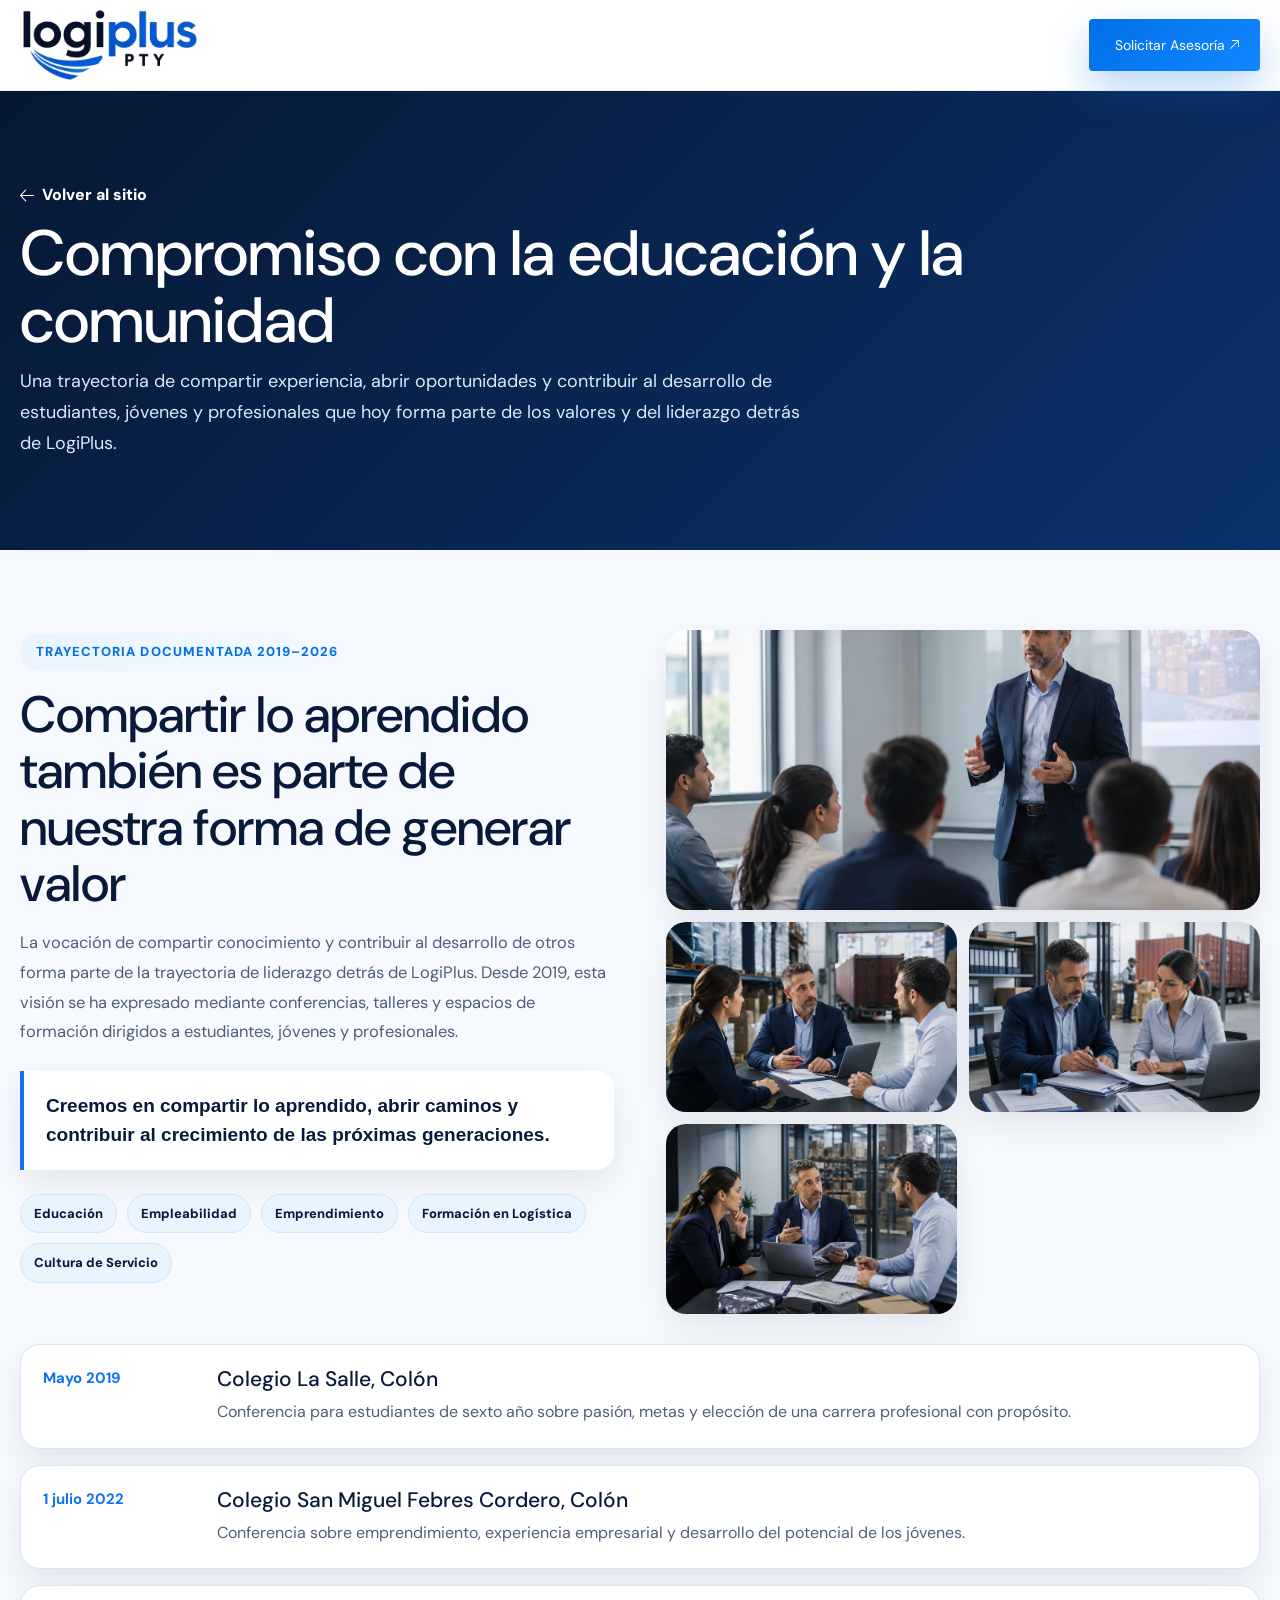
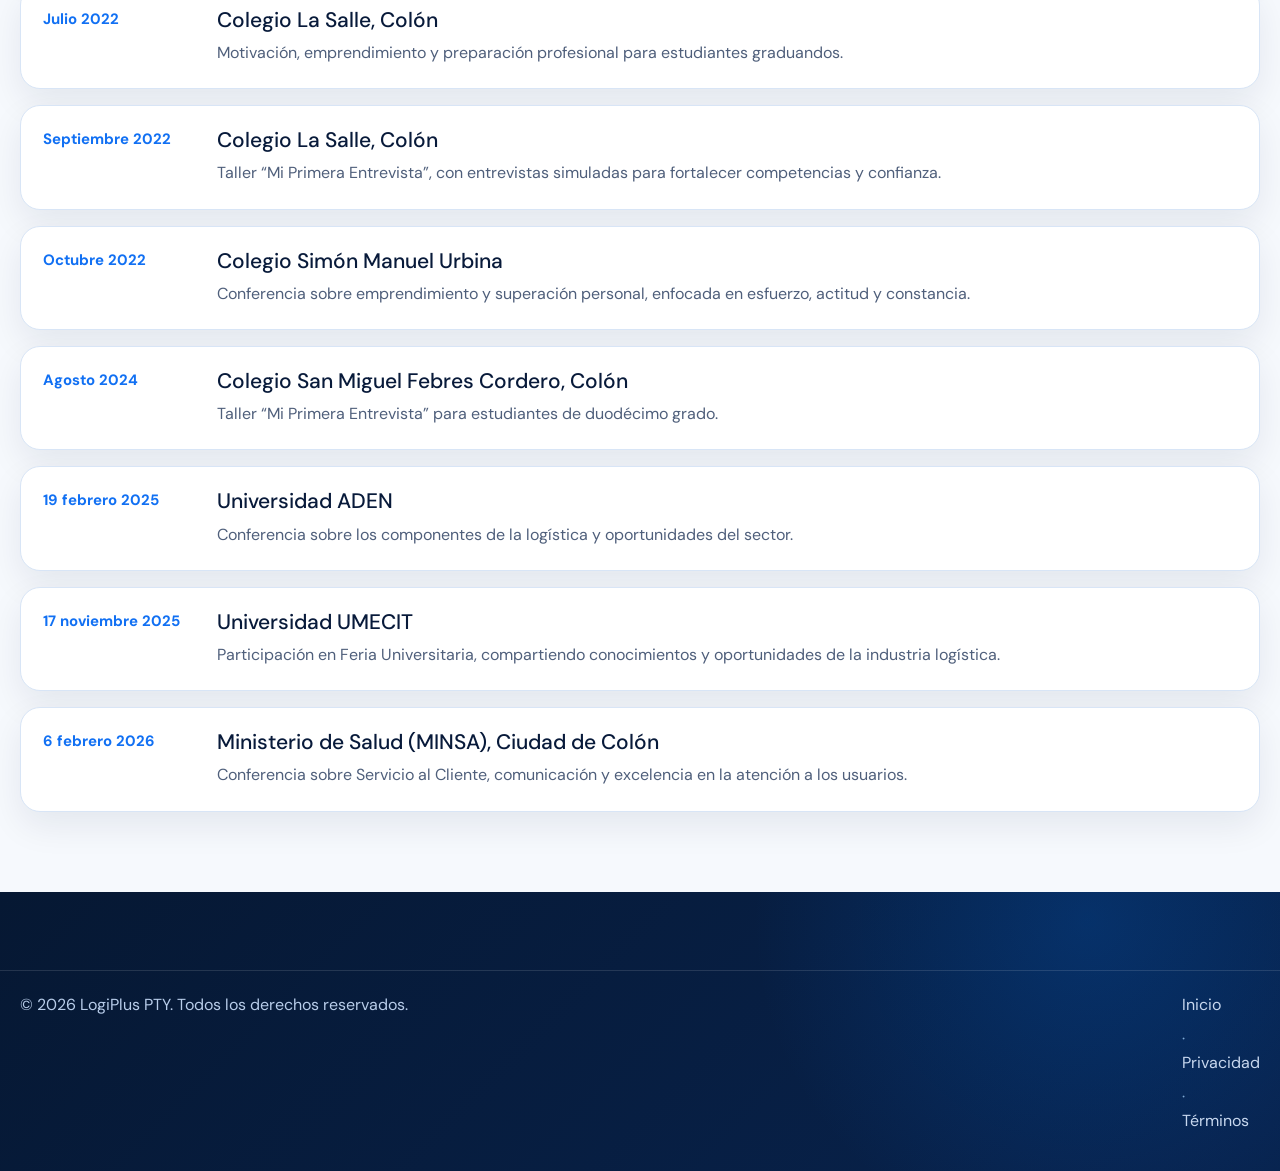
==== compromiso-social.html @ 73a774b4 "cd" ====
<!DOCTYPE html>
<html lang="es">
<head>
  <meta charset="UTF-8">
  <meta name="viewport" content="width=device-width, initial-scale=1.0">
  <title>Compromiso con la Educación y la Comunidad | LogiPlus PTY</title>
  <meta name="description" content="Conoce la trayectoria de compromiso con la educación, empleabilidad, emprendimiento, formación en logística y cultura de servicio que hoy forma parte de los valores de LogiPlus PTY.">
  <meta name="robots" content="index, follow">
  <link rel="canonical" href="https://logtranspor.vercel.app/compromiso-social.html">
  <link rel="shortcut icon" type="image/png" href="assets/images/logo/logiplus-favicon.png">
  <link rel="stylesheet" href="assets/css/font-awesome-pro.css">
  <link rel="stylesheet" href="assets/css/bootstrap.min.css">
  <link rel="stylesheet" href="assets/css/style.css">
  <link rel="stylesheet" href="assets/css/logiplus-custom.css?v=9.0">
</head>
<body class="lp-internal-body">
  <header class="lp-nav-shell">
    <div class="trucker__container lp-nav-shell__inner">
      <a class="lp-brand" href="index.html"><img src="assets/images/logo/logiplus-logo.webp" alt="LogiPlus PTY"></a>
      <a class="trucker__btn-style-1 lp-nav-cta" href="index.html#contacto">Solicitar Asesoría <i class="fa-light fa-arrow-up-right"></i></a>
    </div>
  </header>
  <main>
    <section class="lp-internal-hero">
      <div class="trucker__container">
        <a class="lp-back-home" href="index.html#comunidad"><i class="fa-light fa-arrow-left"></i> Volver al sitio</a>
        <h1>Compromiso con la educación y la comunidad</h1>
        <p>Una trayectoria de compartir experiencia, abrir oportunidades y contribuir al desarrollo de estudiantes, jóvenes y profesionales que hoy forma parte de los valores y del liderazgo detrás de LogiPlus.</p>
      </div>
    </section>
    <section class="lp-internal-content">
      <div class="trucker__container">
        <div class="lp-community-grid">
          <div class="lp-community-copy">
            <span class="trucker__sub-titel">TRAYECTORIA DOCUMENTADA 2019–2026</span>
            <h2 class="trucker__main-title">Compartir lo aprendido también es parte de nuestra forma de generar valor</h2>
            <p>La vocación de compartir conocimiento y contribuir al desarrollo de otros forma parte de la trayectoria de liderazgo detrás de LogiPlus. Desde 2019, esta visión se ha expresado mediante conferencias, talleres y espacios de formación dirigidos a estudiantes, jóvenes y profesionales.</p>
            <blockquote>Creemos en compartir lo aprendido, abrir caminos y contribuir al crecimiento de las próximas generaciones.</blockquote>
            <div class="lp-route-tags"><span>Educación</span><span>Empleabilidad</span><span>Emprendimiento</span><span>Formación en Logística</span><span>Cultura de Servicio</span></div>
          </div>
          <div class="lp-community-mosaic">
            <img src="assets/images/logiplus/generated/community-education.webp" alt="Formación y educación en logística" loading="lazy">
            <img src="assets/images/logiplus/generated/business-logistics.webp" alt="Intercambio profesional en logística" loading="lazy">
            <img src="assets/images/logiplus/generated/customs-documents.webp" alt="Aprendizaje sobre documentación logística" loading="lazy">
            <img src="assets/images/logiplus/generated/procurement-team.webp" alt="Formación aplicada a compras y logística" loading="lazy">
          </div>
        </div>
        <div class="lp-timeline">
          <article class="lp-timeline-item"><strong>Mayo 2019</strong><div><h3>Colegio La Salle, Colón</h3><p>Conferencia para estudiantes de sexto año sobre pasión, metas y elección de una carrera profesional con propósito.</p></div></article>
          <article class="lp-timeline-item"><strong>1 julio 2022</strong><div><h3>Colegio San Miguel Febres Cordero, Colón</h3><p>Conferencia sobre emprendimiento, experiencia empresarial y desarrollo del potencial de los jóvenes.</p></div></article>
          <article class="lp-timeline-item"><strong>Julio 2022</strong><div><h3>Colegio La Salle, Colón</h3><p>Motivación, emprendimiento y preparación profesional para estudiantes graduandos.</p></div></article>
          <article class="lp-timeline-item"><strong>Septiembre 2022</strong><div><h3>Colegio La Salle, Colón</h3><p>Taller “Mi Primera Entrevista”, con entrevistas simuladas para fortalecer competencias y confianza.</p></div></article>
          <article class="lp-timeline-item"><strong>Octubre 2022</strong><div><h3>Colegio Simón Manuel Urbina</h3><p>Conferencia sobre emprendimiento y superación personal, enfocada en esfuerzo, actitud y constancia.</p></div></article>
          <article class="lp-timeline-item"><strong>Agosto 2024</strong><div><h3>Colegio San Miguel Febres Cordero, Colón</h3><p>Taller “Mi Primera Entrevista” para estudiantes de duodécimo grado.</p></div></article>
          <article class="lp-timeline-item"><strong>19 febrero 2025</strong><div><h3>Universidad ADEN</h3><p>Conferencia sobre los componentes de la logística y oportunidades del sector.</p></div></article>
          <article class="lp-timeline-item"><strong>17 noviembre 2025</strong><div><h3>Universidad UMECIT</h3><p>Participación en Feria Universitaria, compartiendo conocimientos y oportunidades de la industria logística.</p></div></article>
          <article class="lp-timeline-item"><strong>6 febrero 2026</strong><div><h3>Ministerio de Salud (MINSA), Ciudad de Colón</h3><p>Conferencia sobre Servicio al Cliente, comunicación y excelencia en la atención a los usuarios.</p></div></article>
        </div>
      </div>
    </section>
  </main>
  <footer class="lp-footer">
    <div class="trucker__container lp-footer__bottom" style="margin-top:0">
      <span>© 2026 LogiPlus PTY. Todos los derechos reservados.</span>
      <span><a href="index.html">Inicio</a> · <a href="privacidad.html">Privacidad</a> · <a href="terminos.html">Términos</a></span>
    </div>
  </footer>
</body>
</html>
---- assets/css/style.css ----
@charset "UTF-8";
/*
Theme Name: Trucker 
Author: Website_Stock
Author URI: https://themeforest.net/user/website_stock
Discription: Transport Courier & Logistics Html5 Template
Version: 1.0.0
Developed By : MD Saiful Islam Tamim
*/
/************************************** base css **************************************/
/* Author CSS */
@import url("https://fonts.googleapis.com/css2?family=DM+Sans:ital,opsz,wght@0,9..40,100..1000;1,9..40,100..1000&family=Heebo:wght@100..900&display=swap");
@import url("https://fonts.googleapis.com/css2?family=Jost:ital,wght@0,100..900;1,100..900&display=swap");
* {
  box-sizing: border-box;
  margin: 0;
  padding: 0;
}

html {
  overflow: hidden;
  overflow-y: auto;
  scroll-behavior: smooth;
  margin: 0;
  padding: 0;
}

body {
  margin: 0;
  padding: 0;
  position: relative;
  font-family: "DM Sans", serif;
  color: #062E39;
  overflow-x: hidden;
  -ms-word-wrap: break-word;
  word-wrap: break-word;
  -moz-osx-font-smoothing: grayscale;
  -webkit-font-smoothing: antialiased;
  -moz-font-smoothing: antialiased;
}

ul {
  margin: 0;
  padding: 0;
  list-style: none;
}

a:hover,
a:focus {
  text-decoration: none;
  outline: none;
}

a {
  text-decoration: none;
}

input:focus,
textarea:focus,
select:focus,
button:focus {
  outline: none;
}

button {
  cursor: pointer;
}

img {
  max-width: 100%;
  height: auto;
  display: block;
}

h1,
h2,
h3,
h4,
h5,
h5 {
  font-family: "DM Sans", serif;
  margin: 0;
}

p {
  margin: 0;
}

h1,
h2,
h3,
h4,
h5,
h5,
p,
a,
article,
aside,
span,
li,
button,
input,
textarea {
  text-wrap: auto;
  list-style-type: none;
}

p,
a,
article,
aside,
span,
li,
a,
button,
input,
textarea {
  font-family: "DM Sans", serif;
}

.trucker__container {
  max-width: 1296px;
  margin: 0 auto;
  padding: 0 20px;
}

/***************** spacing padding *************/
.trucker__ptb-140 {
  padding: 140px 0;
}

.trucker__pt-140 {
  padding-top: 140px;
}

.trucker__pb-140 {
  padding-bottom: 140px;
}

.trucker__pt-120 {
  padding-top: 120px;
}

.trucker__ptb-120 {
  padding: 120px 0;
}

.trucker__pt-100 {
  padding-top: 100px;
}

.trucker__ptb-60 {
  padding: 60px 0;
}

.trucker__pt-20 {
  padding-top: 20px;
}

.trucker__pt-25 {
  padding-top: 25px;
}

.trucker__pb-20 {
  padding-bottom: 20px;
}

.trucker__pt-40 {
  padding-top: 40px;
}

.trucker__pt-30 {
  padding-top: 30px;
}

.trucker__pt-32 {
  padding-top: 32px;
}

.trucker__pb-30 {
  padding-bottom: 30px;
}

.trucker__pb-32 {
  padding-bottom: 32px;
}

.trucker__pb-40 {
  padding-bottom: 40px;
}

.trucker__pb-100 {
  padding-bottom: 100px;
}

.trucker__pb-140 {
  padding-bottom: 140px;
}

.trucker__py-20 {
  padding-top: 20px;
  padding-bottom: 20px;
}

.trucker__px-20 {
  padding-left: 20px;
  padding-right: 20px;
}

.trucker__px-25 {
  padding-left: 25px;
  padding-right: 25px;
}

.trucker__px-28 {
  padding-left: 28px;
  padding-right: 28px;
}

.trucker__px-32 {
  padding-left: 32px;
  padding-right: 32px;
}

.trucker__py-32 {
  padding-top: 32px;
  padding-bottom: 32px;
}

.trucker__px-40 {
  padding-left: 40px;
  padding-right: 40px;
}

.trucker__py-40 {
  padding-top: 40px;
  padding-bottom: 40px;
}

/*********************** spacing margin ***********************/
.trucker__mt-10 {
  margin-top: 10px;
}

.trucker__mt-20 {
  margin-top: 20px;
}

.trucker__mt-30 {
  margin-top: 30px;
}

.trucker__mt-32 {
  margin-top: 32px;
}

.trucker__mt-40 {
  margin-top: 40px;
}

.trucker__mt-48 {
  margin-top: 48px;
}

.trucker__mt-50 {
  margin-top: 50px;
}

.trucker__mt-60 {
  margin-top: 60px;
}

.trucker__mt-70 {
  margin-top: 70px;
}

.trucker__mt-80 {
  margin-top: 80px;
}

.trucker__mb-10 {
  margin-bottom: 10px;
}

.trucker__mb-20 {
  margin-bottom: 20px;
}

.trucker__mb-30 {
  margin-bottom: 30px;
}

.trucker__mb-32 {
  margin-bottom: 32px;
}

.trucker__mb-40 {
  margin-bottom: 40px;
}

.trucker__mb-50 {
  margin-bottom: 50px;
}

.trucker__mb-60 {
  margin-bottom: 60px;
}

.trucker__mb-70 {
  margin-bottom: 70px;
}

.trucker__mb-100 {
  margin-bottom: 100px;
}

.trucker__mx-32 {
  margin-left: 32px;
  margin-right: 32px;
}

.trucker__mx-40 {
  margin-left: 40px;
  margin-right: 40px;
}

.trucker__my-32 {
  margin-top: 32px;
  margin-bottom: 32px;
}

.trucker__my-40 {
  margin-top: 40px;
  margin-bottom: 40px;
}

.trucker__mt-120 {
  margin-top: 120px;
}

/******************************* theme css **********************************/
.scroll-up {
  cursor: pointer;
  display: block;
  border-radius: 50px;
  box-shadow: inset 0 0 0 2px #2A9D8F;
  z-index: 99;
  opacity: 0;
  visibility: hidden;
  transform: translateY(15px);
  position: fixed;
  right: 25px;
  bottom: 35px;
  height: 50px;
  width: 50px;
  transition: all 0.3s ease-in-out;
}
.scroll-up::after {
  position: absolute;
  font-family: "Font Awesome 6 Pro";
  content: "\f062";
  text-align: center;
  line-height: 50px;
  font-weight: 700;
  font-size: 18px;
  color: #2A9D8F;
  left: 0;
  top: 0;
  height: 50px;
  width: 50px;
  cursor: pointer;
  display: block;
  z-index: 1;
  transition: all 0.3s ease-in-out;
}
.scroll-up svg path {
  fill: none;
}
.scroll-up svg.scroll-circle path {
  stroke: #062E39;
  stroke-width: 4px;
  box-sizing: border-box;
  transition: all 0.3s ease-in-out;
}

.scroll-up.active-scroll {
  opacity: 1;
  visibility: visible;
  transform: translateY(0);
}

.trucker__align-center {
  text-align: center;
}

.trucker__align-left {
  text-align: left;
}

.trucker__align-right {
  text-align: right;
}

.trucker__title-wrapper .trucker__main-title {
  font-size: 45px;
  font-weight: 700;
  color: #062E39;
}
@media (max-width: 767px) {
  .trucker__title-wrapper .trucker__main-title {
    font-size: 30px;
    line-height: 40px;
  }
  .trucker__title-wrapper .trucker__main-title br {
    display: none;
  }
}
@media (max-width: 439px) {
  .trucker__title-wrapper .trucker__main-title {
    font-size: 25px;
    line-height: 35px;
  }
}
.trucker__title-wrapper .trucker__sub-titel {
  color: #2A9D8F;
  font-size: 24px;
  font-weight: 700;
  line-height: 30px;
  margin-bottom: 34px;
}
@media (max-width: 767px) {
  .trucker__title-wrapper .trucker__sub-titel {
    font-size: 18px;
    line-height: 28px;
    margin-bottom: 20px;
  }
  .trucker__title-wrapper .trucker__sub-titel br {
    display: none;
  }
}

.range-input {
  width: 100%;
  background: linear-gradient(to right, #062E39 70%, #FFFFFF 70%);
  height: 6px;
  border-radius: 10px;
  appearance: none;
  cursor: pointer;
}

.range-input::-webkit-slider-runnable-track {
  height: 4px;
  background: transparent;
}

.range-input::-webkit-slider-thumb {
  -webkit-appearance: none;
  height: 16px;
  width: 16px;
  border-radius: 50%;
  background: #062E39;
  margin-top: -6px;
  cursor: pointer;
}

.range-input::-moz-range-track {
  height: 6px;
  background: transparent;
}

.range-input::-moz-range-thumb {
  height: 16px;
  width: 16px;
  border-radius: 50%;
  background: #062E39;
  cursor: pointer;
}

@keyframes trucker__headerStickyAnimations {
  0% {
    transform: translateY(-100px);
  }
  100% {
    transform: translateY(0px);
  }
}
@keyframes trucker__bounceY {
  0% {
    transform: translateY(0) translateX(0);
  }
  50% {
    transform: translateY(7px) translateX(15px);
  }
  to {
    transform: translateY(0) translateX(0);
  }
}
@keyframes trucker__bounceX {
  0% {
    transform: translateY(0) translateX(0);
  }
  50% {
    transform: translateY(15px) translateX(7px);
  }
  to {
    transform: translateY(0) translateX(0);
  }
}
@keyframes trucker__bounceX1 {
  0% {
    transform: translateX(0) translateY(0);
  }
  50% {
    transform: translateX(15px) translateY(7px);
  }
  to {
    transform: translateX(0) translateY(0);
  }
}
@keyframes scalingAnimation {
  0% {
    scale: 100%;
  }
  33.333% {
    scale: 0.5;
  }
  50% {
    scale: 0.7;
  }
  66.666% {
    scale: 0.9;
  }
  100% {
    scale: 100%;
  }
}
@keyframes scalingAnimation1 {
  0% {
    scale: 100%;
  }
  20% {
    scale: 95%;
  }
  50% {
    scale: 101%;
  }
  100% {
    scale: 100%;
  }
}
@keyframes trucker__rotingAnimation {
  100% {
    transform: rotate(360deg);
  }
}
@keyframes trucker__LeftBesiteAnimation {
  0% {
    left: 0;
  }
  25% {
    left: 5px;
  }
  75% {
    left: 8px;
  }
  100% {
    left: 0;
  }
}
@keyframes trucker__ImgFlowingAnimation {
  100% {
    left: 125%;
  }
}
@keyframes trucker__banner-slide {
  from {
    -webkit-transform: translateX(0);
    transform: translateX(0);
  }
  to {
    -webkit-transform: translateX(-100%);
    transform: translateX(-100%);
  }
}
@keyframes trucker__circle-text-rotate {
  0% {
    transform: rotate(0deg);
  }
  100% {
    transform: rotate(360deg);
  }
}
@keyframes trucker__scalingAnimation {
  0% {
    scale: 100%;
  }
  33.333% {
    scale: 0.5;
  }
  50% {
    scale: 0.7;
  }
  66.666% {
    scale: 0.9;
  }
  100% {
    scale: 100%;
  }
}
.trucker__slider-arrow {
  display: flex;
  align-items: center;
  justify-content: space-between;
  top: 50%;
  position: absolute;
  width: 100%;
  z-index: 1;
}
@media (max-width: 767px) {
  .trucker__slider-arrow {
    top: 39%;
    transform: translateY(-50%);
  }
}
@media (max-width: 575px) {
  .trucker__slider-arrow {
    justify-content: center;
    gap: 25px;
    left: 50%;
    transform: translateX(-50%);
    bottom: -65px;
    margin-top: 25px;
  }
}

.trucker__slider-btn {
  position: relative;
  width: 80px;
  height: 80px;
  border-radius: 50%;
  line-height: 80px;
  display: inline-block;
  text-align: center;
  background-color: #FFFFFF;
  color: #2A9D8F;
  font-size: 30px;
  transition: linear 0.4s;
}
@media (max-width: 767px) {
  .trucker__slider-btn {
    width: 50px;
    height: 50px;
    line-height: 50px;
    font-size: 18px;
  }
}
.trucker__slider-btn:hover {
  background-color: #2A9D8F;
  color: #FFFFFF;
}
.trucker__slider-btn::before {
  width: 90px;
  height: 90px;
  top: 50%;
  left: 50%;
  transform: translate(-50%, -50%);
  position: absolute;
  content: "";
  border-radius: 50%;
  border: 1px solid #2A9D8F;
}
@media (max-width: 767px) {
  .trucker__slider-btn::before {
    width: 60px;
    height: 60px;
  }
}
.trucker__slider-btn.trucker__next-slider-btn {
  left: 38px;
}
@media (max-width: 767px) {
  .trucker__slider-btn.trucker__next-slider-btn {
    left: 20px;
  }
}
@media (max-width: 575px) {
  .trucker__slider-btn.trucker__next-slider-btn {
    left: 0;
  }
}
.trucker__slider-btn.trucker__prev-slider-btn {
  right: 38px;
}
@media (max-width: 767px) {
  .trucker__slider-btn.trucker__prev-slider-btn {
    left: -20px;
  }
}
@media (max-width: 575px) {
  .trucker__slider-btn.trucker__prev-slider-btn {
    left: 0;
  }
}

.jarallax {
  position: relative;
  z-index: 0;
}

.jarallax > .jarallax-img,
picture.jarallax-img img {
  position: absolute;
  object-fit: cover;
  top: 0;
  left: 0;
  width: 100%;
  height: 100%;
  z-index: -1;
}

.trucker__delivary-bullet-point {
  text-align: center;
  margin-top: 45px;
}
@media (max-width: 767px) {
  .trucker__delivary-bullet-point {
    margin-top: 30px;
  }
}
.trucker__delivary-bullet-point .swiper-pagination-bullet {
  background-color: #88C2BB;
  width: 20px;
  height: 20px;
  border-radius: 50%;
}
.trucker__delivary-bullet-point .swiper-pagination-bullet.swiper-pagination-bullet-active {
  width: 25px;
  height: 25px;
  border-radius: 50%;
  background-color: #2A9D8F;
}

.trucker__slider-arrow-testimonial-home-2 {
  display: flex;
  align-items: center;
  justify-content: space-between;
  position: absolute;
  top: 50%;
  left: 50%;
  transform: translate(-50%, -50%);
  z-index: 1;
  width: 1296px;
  left: 50%;
}
@media (max-width: 1399px) {
  .trucker__slider-arrow-testimonial-home-2 {
    position: unset;
    left: 0;
    top: 0;
    bottom: 50px;
    transform: unset;
    justify-content: center;
    gap: 15px;
    margin-top: 30px;
    width: 100%;
  }
}
.trucker__slider-arrow-testimonial-home-2 .trucker__slider-testimonial-btn {
  width: 56px;
  height: 56px;
  border-radius: 50%;
  border: 1px solid #747474;
  line-height: 56px;
  display: inline-block;
  text-align: center;
  transition: linear 0.4s;
}
.trucker__slider-arrow-testimonial-home-2 .trucker__slider-testimonial-btn:hover {
  background-color: #2A9D8F;
  color: #FFFFFF;
  border-color: transparent;
}
.trucker__slider-arrow-testimonial-home-2 .trucker__slider-testimonial-btn::before {
  display: none;
}
.trucker__slider-arrow-testimonial-home-2 .trucker__next-slider-testimonial-btn {
  position: relative;
  left: -65px;
}
@media (max-width: 1499px) {
  .trucker__slider-arrow-testimonial-home-2 .trucker__next-slider-testimonial-btn {
    left: -30px;
  }
}
@media (max-width: 1399px) {
  .trucker__slider-arrow-testimonial-home-2 .trucker__next-slider-testimonial-btn {
    left: 0;
  }
}
.trucker__slider-arrow-testimonial-home-2 .trucker__prev-slider-testimonial-btn {
  position: relative;
  right: -65px;
}
@media (max-width: 1499px) {
  .trucker__slider-arrow-testimonial-home-2 .trucker__prev-slider-testimonial-btn {
    right: -30px;
  }
}
@media (max-width: 1399px) {
  .trucker__slider-arrow-testimonial-home-2 .trucker__prev-slider-testimonial-btn {
    right: 0;
  }
}

.odometer.odometer-auto-theme .odometer-digit .odometer-digit-inner,
.odometer.odometer-theme-default .odometer-digit .odometer-digit-inner {
  text-align: left;
  display: block;
  position: absolute;
  top: 0;
  left: 0;
  right: 0;
  bottom: 0;
  overflow: unset;
}

.mtFadeInUp {
  opacity: 0;
  /* Start invisible */
  animation: mtFadeInUp 2s ease-out forwards;
  /* 2 seconds duration, ease-out effect */
}

@keyframes mtFadeInUp {
  0% {
    opacity: 0;
    transform: translateY(30px);
    /* Start slightly below */
  }
  100% {
    opacity: 1;
    transform: translateY(0);
    /* End at original position */
  }
}
@keyframes mtslideInUp {
  from {
    transform: translateY(100%);
    opacity: 0;
  }
  to {
    transform: translateY(0);
    opacity: 1;
  }
}
.mtfadeInLeft {
  opacity: 0;
  /* Start invisible */
  animation: mtfadeInLeft 2s ease-out forwards;
  /* 2 seconds duration, ease-out effect */
}

@keyframes mtfadeInLeft {
  0% {
    opacity: 0;
    transform: translateX(-20px);
    /* Start slightly to the left */
  }
  100% {
    opacity: 1;
    transform: translateX(0);
    /* End at original position */
  }
}
.mtSkillInLeft {
  opacity: 0;
  /* Start invisible */
  animation: mtSkillInLeft 2s ease-out forwards;
  /* 2 seconds duration, ease-out effect */
}

@keyframes mtSkillInLeft {
  0% {
    opacity: 0;
    transform: translateX(-300px);
    /* Start slightly to the left */
  }
  100% {
    opacity: 1;
    transform: translateX(0);
    /* End at original position */
  }
}
.slideinup {
  -webkit-animation-name: slideinup;
  animation-name: slideinup;
}

@keyframes slideinup {
  0% {
    opacity: 0;
    transform: translateY(70px);
  }
  100% {
    transform: translateY(0);
  }
}
@keyframes slideinright {
  0% {
    opacity: 0;
    transform: translateX(70px);
  }
  100% {
    transform: translateX(0);
  }
}
@keyframes slideindown {
  0% {
    opacity: 0;
    transform: translateY(-70px);
  }
  100% {
    transform: translateY(0);
  }
}
.slideinleft {
  -webkit-animation-name: slideinleft;
  animation-name: slideinleft;
}

@keyframes slideinleft {
  0% {
    opacity: 0;
    transform: translateX(-70px);
  }
  100% {
    transform: translateX(0);
  }
}
@keyframes slidebottomright {
  0% {
    opacity: 0;
    transform: translateX(100px) translateY(100px);
  }
  100% {
    transform: translateX(0) translateY(0);
  }
}
@keyframes slidetopleft {
  0% {
    opacity: 0;
    transform: translateX(-100px) translateY(-100px);
  }
  100% {
    transform: translateX(0) translateY(0);
  }
}
@keyframes rotate {
  from {
    transform: rotate(0deg);
  }
  to {
    transform: rotate(360deg);
  }
  0% {
    border-right-color: transparent;
    border-bottom-color: transparent;
    border-top-color: transparent;
    border-left-color: transparent;
  }
  75% {
    border-top-color: #fff;
    border-left-color: #fff;
    border-right-color: #fff;
    border-bottom-color: transparent;
  }
  100% {
    border-right-color: transparent;
    border-bottom-color: transparent;
    border-top-color: transparent;
    border-left-color: transparent;
  }
}
/*img-animation**********************/
.img-custom-anim-right {
  animation: img-anim-right 1.3s forwards cubic-bezier(0.645, 0.045, 0.355, 1) 0.4s;
  opacity: 0;
}

@keyframes img-anim-right {
  0% {
    transform: translateX(5%);
    clip-path: inset(0 0 0 100%);
    opacity: 0;
  }
  100% {
    transform: translateX(0);
    clip-path: inset(0 0 0 0);
    opacity: 1;
  }
}
.img-custom-anim-left {
  animation: img-anim-left 1.3s forwards cubic-bezier(0.645, 0.045, 0.355, 1) 0.4s;
  opacity: 0;
}

@keyframes img-anim-left {
  0% {
    transform: translateX(-5%);
    clip-path: inset(0 100% 0 0);
    opacity: 0;
  }
  100% {
    transform: translateX(0);
    clip-path: inset(0 0 0 0);
    opacity: 1;
  }
}
.img-custom-anim-top {
  animation: img-anim-top 1.3s forwards cubic-bezier(0.645, 0.045, 0.355, 1);
  opacity: 0;
}

@keyframes img-anim-top {
  0% {
    transform: translateY(-5%);
    clip-path: inset(0 0 100% 0);
    opacity: 0;
  }
  100% {
    transform: translateY(0);
    clip-path: inset(0 0 0 0);
    opacity: 1;
  }
}
/******************************** components ******************************/
.trucker__header-area-home-1 .trucker__header-topbar {
  background-color: #062E39;
  padding-top: 6px;
  padding-bottom: 6px;
}
.trucker__header-area-home-1 .trucker__header-topbar .trucker__header-wrapper {
  display: flex;
  align-items: center;
  justify-content: space-between;
}
@media (max-width: 650px) {
  .trucker__header-area-home-1 .trucker__header-topbar .trucker__header-wrapper {
    display: block;
  }
}
.trucker__header-area-home-1 .trucker__header-topbar .trucker__header-wrapper .trucker__topbar-left {
  display: flex;
  align-items: center;
  gap: 87px;
}
@media (max-width: 767px) {
  .trucker__header-area-home-1 .trucker__header-topbar .trucker__header-wrapper .trucker__topbar-left {
    gap: 30px;
  }
}
@media (max-width: 650px) {
  .trucker__header-area-home-1 .trucker__header-topbar .trucker__header-wrapper .trucker__topbar-left {
    display: none;
  }
}
.trucker__header-area-home-1 .trucker__header-topbar .trucker__header-wrapper .trucker__topbar-left .trucker__header-topbar-info {
  transition: linear 0.4s;
}
.trucker__header-area-home-1 .trucker__header-topbar .trucker__header-wrapper .trucker__topbar-left .trucker__header-topbar-info:hover {
  color: #2A9D8F;
}
.trucker__header-area-home-1 .trucker__header-topbar .trucker__header-wrapper .trucker__topbar-right {
  display: flex;
  align-items: center;
  gap: 68px;
  position: relative;
}
.trucker__header-area-home-1 .trucker__header-topbar .trucker__header-wrapper .trucker__topbar-right::before {
  content: "";
  background: rgba(255, 255, 255, 0.2);
  position: absolute;
  left: 50%;
  transform: translateX(-50%);
  top: 50%;
  transform: translateY(-50%);
  width: 1px;
  height: 20.741px;
}
@media (max-width: 650px) {
  .trucker__header-area-home-1 .trucker__header-topbar .trucker__header-wrapper .trucker__topbar-right::before {
    display: none;
  }
}
@media (max-width: 767px) {
  .trucker__header-area-home-1 .trucker__header-topbar .trucker__header-wrapper .trucker__topbar-right {
    gap: 20px;
  }
}
@media (max-width: 650px) {
  .trucker__header-area-home-1 .trucker__header-topbar .trucker__header-wrapper .trucker__topbar-right {
    justify-content: space-between;
  }
}
.trucker__header-area-home-1 .trucker__header-topbar .trucker__header-wrapper .trucker__topbar-right .trucker__topbar-lan-select .nice-select {
  background-color: transparent;
  border: none;
  color: #FFFFFF;
  font-size: 15px;
  font-weight: 500;
}
.trucker__header-area-home-1 .trucker__header-topbar .trucker__header-wrapper .trucker__topbar-right .trucker__topbar-lan-select .nice-select::after {
  border-bottom: 2px solid #fff;
  border-right: 2px solid #fff;
  width: 8px;
  height: 8px;
  top: 45%;
}
.trucker__header-area-home-1 .trucker__header-topbar .trucker__header-wrapper .trucker__topbar-right .trucker__topbar-lan-select .nice-select .list {
  color: #061316;
  z-index: 99999;
}
.trucker__header-area-home-1 .trucker__header-topbar .trucker__header-wrapper .trucker__topbar-right .trucker__topbar-social-media {
  display: flex;
  align-items: center;
  gap: 15px;
}
.trucker__header-area-home-1 .trucker__header-topbar .trucker__header-wrapper .trucker__topbar-right .trucker__topbar-social-media a {
  transition: linear 0.4s;
}
.trucker__header-area-home-1 .trucker__header-topbar .trucker__header-wrapper .trucker__topbar-right .trucker__topbar-social-media a:hover {
  color: #2A9D8F;
}
.trucker__header-area-home-1 .trucker__header-menu {
  position: absolute;
  left: 0;
  width: 100%;
  z-index: 999;
}
.trucker__header-area-home-1 .trucker__header-menu.trucker__header-sticky {
  position: fixed !important;
  top: 0;
  animation: trucker__headerStickyAnimations 0.8s cubic-bezier(0.25, 0.46, 0.45, 0.94) both;
  display: block;
  width: 100%;
  z-index: 999;
  max-width: 100%;
  box-shadow: 10px 10px 42px -1px rgba(65, 63, 63, 0.15);
  background-color: #fff;
}
.trucker__header-area-home-1 .trucker__header-menu .trucker__menu-wrapper {
  background-color: #FFFFFF;
  display: flex;
  align-items: center;
  justify-content: space-between;
  padding: 22px 22px;
}
@media (max-width: 1099px) {
  .trucker__header-area-home-1 .trucker__header-menu .trucker__menu-wrapper .trucker__menu__inner {
    display: none;
  }
}
.trucker__header-area-home-1 .trucker__header-menu .trucker__menu-wrapper .trucker__menu__inner .trucker__menu {
  display: flex;
  align-items: center;
  gap: 69px;
}
@media (max-width: 1299px) {
  .trucker__header-area-home-1 .trucker__header-menu .trucker__menu-wrapper .trucker__menu__inner .trucker__menu {
    gap: 45px;
  }
}
.trucker__header-area-home-1 .trucker__header-menu .trucker__menu-wrapper .trucker__menu__inner .trucker__menu li {
  position: relative;
}
.trucker__header-area-home-1 .trucker__header-menu .trucker__menu-wrapper .trucker__menu__inner .trucker__menu li a {
  transition: linear 0.4s;
  position: relative;
}
.trucker__header-area-home-1 .trucker__header-menu .trucker__menu-wrapper .trucker__menu__inner .trucker__menu li a.trucker__submenu-open-here::after {
  content: "";
  position: absolute;
  background-color: #062E39;
  width: 2px;
  height: 10px;
  right: -12px;
  top: 54%;
  transform: translateY(-50%);
  transition: linear 0.3s;
}
.trucker__header-area-home-1 .trucker__header-menu .trucker__menu-wrapper .trucker__menu__inner .trucker__menu li a.trucker__submenu-open-here::before {
  content: "";
  position: absolute;
  background-color: #062E39;
  width: 10px;
  height: 2px;
  right: -16px;
  top: 54%;
  transform: translateY(-50%);
  transition: linear 0.3s;
}
.trucker__header-area-home-1 .trucker__header-menu .trucker__menu-wrapper .trucker__menu__inner .trucker__menu li a:hover {
  color: #2A9D8F;
}
.trucker__header-area-home-1 .trucker__header-menu .trucker__menu-wrapper .trucker__menu__inner .trucker__menu li .trucker__sub-menu {
  left: 0;
  position: absolute;
  transform: translateY(-25px) scaleY(0.8);
  top: 135%;
  background: #FFFFFF;
  transition: all ease 0.3s;
  opacity: 0;
  visibility: hidden;
  padding: 15px 20px;
  box-shadow: 0 4px 10px -2px rgba(0, 0, 0, 0.1);
  margin: 0px auto;
  width: 180px;
  right: unset;
  display: block;
  transform: linear 0.4s;
}
.trucker__header-area-home-1 .trucker__header-menu .trucker__menu-wrapper .trucker__menu__inner .trucker__menu li .trucker__sub-menu::before {
  content: "";
  position: absolute;
  width: 0;
  height: 2px;
  left: 0;
  top: 0;
  background-color: #2A9D8F;
  transition: linear 0.4s;
}
.trucker__header-area-home-1 .trucker__header-menu .trucker__menu-wrapper .trucker__menu__inner .trucker__menu li .trucker__sub-menu li {
  display: block;
  margin-bottom: 5px;
}
.trucker__header-area-home-1 .trucker__header-menu .trucker__menu-wrapper .trucker__menu__inner .trucker__menu li .trucker__sub-menu li a {
  transition: linear 0.4s;
}
.trucker__header-area-home-1 .trucker__header-menu .trucker__menu-wrapper .trucker__menu__inner .trucker__menu li .trucker__sub-menu li a:hover {
  color: #2A9D8F;
}
.trucker__header-area-home-1 .trucker__header-menu .trucker__menu-wrapper .trucker__menu__inner .trucker__menu li:hover .trucker__submenu-open-here {
  color: #2A9D8F;
}
.trucker__header-area-home-1 .trucker__header-menu .trucker__menu-wrapper .trucker__menu__inner .trucker__menu li:hover .trucker__submenu-open-here::after {
  display: none;
}
.trucker__header-area-home-1 .trucker__header-menu .trucker__menu-wrapper .trucker__menu__inner .trucker__menu li:hover .trucker__submenu-open-here::before {
  background-color: #2A9D8F;
}
.trucker__header-area-home-1 .trucker__header-menu .trucker__menu-wrapper .trucker__menu__inner .trucker__menu li:hover .trucker__sub-menu {
  opacity: 1;
  visibility: visible;
  transform: translateY(0px) scaleY(1);
}
.trucker__header-area-home-1 .trucker__header-menu .trucker__menu-wrapper .trucker__menu__inner .trucker__menu li:hover .trucker__sub-menu::before {
  width: 100%;
}
.trucker__header-area-home-1 .trucker__header-menu .trucker__menu-wrapper .trucker__header-menu-right {
  display: flex;
  align-items: center;
  gap: 33px;
}
.trucker__header-area-home-1 .trucker__header-menu .trucker__menu-wrapper .trucker__header-menu-right .trucker-search-mobile-menu-btn {
  display: flex;
  align-items: center;
  gap: 47px;
  position: relative;
}
.trucker__header-area-home-1 .trucker__header-menu .trucker__menu-wrapper .trucker__header-menu-right .trucker-search-mobile-menu-btn::before {
  content: "";
  background: rgba(223, 223, 223, 0.55);
  position: absolute;
  left: 45%;
  transform: translateX(-50%);
  top: 50%;
  transform: translateY(-50%);
  width: 1px;
  height: 43px;
}
@media (max-width: 575px) {
  .trucker__header-area-home-1 .trucker__header-menu .trucker__menu-wrapper .trucker__header-menu-right .trucker-search-mobile-menu-btn::before {
    display: none;
  }
}
@media (max-width: 1299px) {
  .trucker__header-area-home-1 .trucker__header-menu .trucker__menu-wrapper .trucker__header-menu-right .trucker-search-mobile-menu-btn {
    gap: 20px;
  }
}
.trucker__header-area-home-1 .trucker__header-menu .trucker__menu-wrapper .trucker__header-menu-right .trucker-search-mobile-menu-btn .trucker__search-icon {
  transition: linear 0.4s;
}
@media (max-width: 575px) {
  .trucker__header-area-home-1 .trucker__header-menu .trucker__menu-wrapper .trucker__header-menu-right .trucker-search-mobile-menu-btn .trucker__search-icon {
    display: none;
  }
}
.trucker__header-area-home-1 .trucker__header-menu .trucker__menu-wrapper .trucker__header-menu-right .trucker-search-mobile-menu-btn .trucker__search-icon:hover {
  color: #2A9D8F;
}
.trucker__header-area-home-1 .trucker__header-menu .trucker__menu-wrapper .trucker__header-menu-right .trucker-search-mobile-menu-btn .trucker__mobile-menu-bar svg path {
  transition: linear 0.4s;
}
.trucker__header-area-home-1 .trucker__header-menu .trucker__menu-wrapper .trucker__header-menu-right .trucker-search-mobile-menu-btn .trucker__mobile-menu-bar:hover svg path {
  fill: #062E39;
}
@media (max-width: 575px) {
  .trucker__header-area-home-1 .trucker__header-menu .trucker__menu-wrapper .trucker__header-menu-right .trucker__header-btn {
    display: none;
  }
}
@media (max-width: 650px) {
  .trucker__header-area-home-1.trucker__header-area-home-2 .trucker__header-topbar .trucker__header-wrapper .trucker__topbar-left {
    display: block;
    text-align: center;
  }
}
.trucker__header-area-home-1.trucker__header-area-home-2 .trucker__header-topbar .trucker__header-wrapper .trucker__topbar-left .trucker__header-topbar-info:hover {
  color: #FFFFFF;
}
@media (max-width: 650px) {
  .trucker__header-area-home-1.trucker__header-area-home-2 .trucker__header-topbar .trucker__header-wrapper .trucker__topbar-right {
    display: none;
  }
}
.trucker__header-area-home-1.trucker__header-area-home-2 .trucker__header-topbar .trucker__header-wrapper .trucker__topbar-right::before {
  display: none;
}
.trucker__header-area-home-1.trucker__header-area-home-2 .trucker__midel-bar {
  background-color: #2A9D8F;
  padding-top: 25px;
  padding-bottom: 50px;
}
@media (max-width: 650px) {
  .trucker__header-area-home-1.trucker__header-area-home-2 .trucker__midel-bar {
    display: none;
  }
}
.trucker__header-area-home-1.trucker__header-area-home-2 .trucker__midel-bar .trucker__midel-bar-wrapper {
  display: flex;
  align-items: center;
  justify-content: space-between;
}
.trucker__header-area-home-1.trucker__header-area-home-2 .trucker__midel-bar .trucker__midel-logo {
  width: 25%;
}
@media (max-width: 1099px) {
  .trucker__header-area-home-1.trucker__header-area-home-2 .trucker__midel-bar .trucker__midel-logo {
    display: none;
  }
}
.trucker__header-area-home-1.trucker__header-area-home-2 .trucker__midel-bar .trucker__midel-contact-info-wrapper {
  width: 75%;
  display: flex;
  align-items: center;
  justify-content: space-between;
}
@media (max-width: 1099px) {
  .trucker__header-area-home-1.trucker__header-area-home-2 .trucker__midel-bar .trucker__midel-contact-info-wrapper {
    width: 100%;
  }
}
.trucker__header-area-home-1.trucker__header-area-home-2 .trucker__midel-bar .trucker__midel-contact-info-wrapper .trucker__midel-contact-info-item {
  display: flex;
  align-items: center;
  gap: 10px;
}
.trucker__header-area-home-1.trucker__header-area-home-2 .trucker__midel-bar .trucker__midel-contact-info-wrapper .trucker__midel-contact-info-item .trucker__midel-contact-info-icon span {
  color: #FFFFFF;
  font-size: 30px;
}
.trucker__header-area-home-1.trucker__header-area-home-2 .trucker__midel-bar .trucker__midel-bar-line {
  background: rgba(219, 219, 219, 0.65);
  width: 1px;
  height: 45px;
}
.trucker__header-area-home-1.trucker__header-area-home-2 .trucker__header-menu {
  top: 140px;
}
@media (max-width: 650px) {
  .trucker__header-area-home-1.trucker__header-area-home-2 .trucker__header-menu {
    top: unset;
  }
}
.trucker__header-area-home-1.trucker__header-area-home-2 .trucker__header-menu.trucker__header-sticky {
  top: 0;
}
.trucker__header-area-home-1.trucker__header-area-home-2 .trucker__header-menu.trucker__header-sticky .trucker__menu-wrapper .trucker__logo {
  display: block;
}
.trucker__header-area-home-1.trucker__header-area-home-2 .trucker__header-menu .trucker__menu-wrapper {
  display: flex;
  align-items: center;
  justify-content: space-between;
  padding-top: 30px;
  padding-bottom: 30px;
}
.trucker__header-area-home-1.trucker__header-area-home-2 .trucker__header-menu .trucker__menu-wrapper .trucker__logo {
  display: none;
}
@media (max-width: 1099px) {
  .trucker__header-area-home-1.trucker__header-area-home-2 .trucker__header-menu .trucker__menu-wrapper .trucker__logo {
    display: block;
  }
}

.trucker__btn-style-1 {
  background-color: #2A9D8F;
  color: #FFFFFF;
  padding: 20px 37px 20px 28px;
  border-radius: 4px;
  transition: linear 0.4s;
}
.trucker__btn-style-1:hover {
  background-color: #062E39;
}
.trucker__btn-style-1 i {
  right: -5px;
  position: relative;
}

.trucker__footer-area-home-2 {
  background-repeat: no-repeat;
  background-position: center center;
  background-size: cover;
  padding-top: 130px;
}
@media (max-width: 991px) {
  .trucker__footer-area-home-2 {
    padding-top: 100px;
  }
}
@media (max-width: 767px) {
  .trucker__footer-area-home-2 {
    padding-top: 80px;
  }
}
.trucker__footer-area-home-2 .trucker__footer-wrapper {
  display: flex;
  align-items: start;
  justify-content: space-between;
}
@media (max-width: 991px) {
  .trucker__footer-area-home-2 .trucker__footer-wrapper {
    display: grid;
    grid-template-columns: 50% 50%;
    grid-template-rows: auto auto;
    row-gap: 30px;
  }
}
@media (max-width: 767px) {
  .trucker__footer-area-home-2 .trucker__footer-wrapper {
    grid-template-columns: 100%;
  }
}
.trucker__footer-area-home-2 .trucker__footer-wrapper .trucker__footer-logo {
  width: 26.33%;
}
@media (max-width: 1299px) {
  .trucker__footer-area-home-2 .trucker__footer-wrapper .trucker__footer-logo {
    width: 29.33%;
  }
}
@media (max-width: 991px) {
  .trucker__footer-area-home-2 .trucker__footer-wrapper .trucker__footer-logo {
    width: 71.33%;
  }
}
@media (max-width: 575px) {
  .trucker__footer-area-home-2 .trucker__footer-wrapper .trucker__footer-logo {
    width: 100%;
  }
}
.trucker__footer-area-home-2 .trucker__footer-wrapper .trucker__footer-logo .trucker__footer-logo-bottom-text {
  color: #FFFFFF;
  font-size: 16px;
  font-weight: 500;
  line-height: 26px;
  color: #B4B4B4;
  margin-top: 20px;
  margin-bottom: 32px;
}
@media (max-width: 1199px) {
  .trucker__footer-area-home-2 .trucker__footer-wrapper .trucker__footer-logo .trucker__footer-logo-bottom-text br {
    display: none;
  }
}
.trucker__footer-area-home-2 .trucker__footer-wrapper .trucker__footer-logo .trucker__footer-location,
.trucker__footer-area-home-2 .trucker__footer-wrapper .trucker__footer-logo .trucker__footer-email-phone {
  display: flex;
  align-items: flex-start;
  gap: 25px;
}
.trucker__footer-area-home-2 .trucker__footer-wrapper .trucker__footer-logo .trucker__footer-location .trucker__footer-location-icon,
.trucker__footer-area-home-2 .trucker__footer-wrapper .trucker__footer-logo .trucker__footer-email-phone .trucker__footer-location-icon {
  position: relative;
  top: 7px;
}
.trucker__footer-area-home-2 .trucker__footer-wrapper .trucker__footer-logo .trucker__footer-location .trucker__footer-location-text,
.trucker__footer-area-home-2 .trucker__footer-wrapper .trucker__footer-logo .trucker__footer-email-phone .trucker__footer-location-text {
  color: #B4B4B4;
  font-size: 16px;
  font-weight: 500;
  line-height: 34px;
}
.trucker__footer-area-home-2 .trucker__footer-wrapper .trucker__footer-logo .trucker__footer-location .trucker__footer-email-phone-icon,
.trucker__footer-area-home-2 .trucker__footer-wrapper .trucker__footer-logo .trucker__footer-email-phone .trucker__footer-email-phone-icon {
  position: relative;
  top: 7px;
}
.trucker__footer-area-home-2 .trucker__footer-wrapper .trucker__footer-logo .trucker__footer-location .trucker__footer-email-phone-text .trucker__footer-email-text,
.trucker__footer-area-home-2 .trucker__footer-wrapper .trucker__footer-logo .trucker__footer-location .trucker__footer-email-phone-text .trucker__footer-phone-text,
.trucker__footer-area-home-2 .trucker__footer-wrapper .trucker__footer-logo .trucker__footer-email-phone .trucker__footer-email-phone-text .trucker__footer-email-text,
.trucker__footer-area-home-2 .trucker__footer-wrapper .trucker__footer-logo .trucker__footer-email-phone .trucker__footer-email-phone-text .trucker__footer-phone-text {
  color: #B4B4B4;
  font-size: 16px;
  font-weight: 500;
  line-height: 34px;
  display: block;
  transition: linear 0.3s;
}
.trucker__footer-area-home-2 .trucker__footer-wrapper .trucker__footer-logo .trucker__footer-location .trucker__footer-email-phone-text .trucker__footer-email-text:hover,
.trucker__footer-area-home-2 .trucker__footer-wrapper .trucker__footer-logo .trucker__footer-location .trucker__footer-email-phone-text .trucker__footer-phone-text:hover,
.trucker__footer-area-home-2 .trucker__footer-wrapper .trucker__footer-logo .trucker__footer-email-phone .trucker__footer-email-phone-text .trucker__footer-email-text:hover,
.trucker__footer-area-home-2 .trucker__footer-wrapper .trucker__footer-logo .trucker__footer-email-phone .trucker__footer-email-phone-text .trucker__footer-phone-text:hover {
  color: #2A9D8F;
}
.trucker__footer-area-home-2 .trucker__footer-wrapper .trucker__footer-menu-wrapper {
  width: 33.33%;
  display: flex;
  align-items: start;
  justify-content: space-between;
}
@media (max-width: 991px) {
  .trucker__footer-area-home-2 .trucker__footer-wrapper .trucker__footer-menu-wrapper {
    width: 87.33%;
  }
}
@media (max-width: 767px) {
  .trucker__footer-area-home-2 .trucker__footer-wrapper .trucker__footer-menu-wrapper {
    width: 60.33%;
  }
}
@media (max-width: 650px) {
  .trucker__footer-area-home-2 .trucker__footer-wrapper .trucker__footer-menu-wrapper {
    width: 100%;
  }
}
@media (max-width: 439px) {
  .trucker__footer-area-home-2 .trucker__footer-wrapper .trucker__footer-menu-wrapper {
    display: block;
  }
  .trucker__footer-area-home-2 .trucker__footer-wrapper .trucker__footer-menu-wrapper .trucker__footer-menu {
    margin-bottom: 30px;
  }
  .trucker__footer-area-home-2 .trucker__footer-wrapper .trucker__footer-menu-wrapper .trucker__footer-menu:last-child {
    margin-bottom: 0;
  }
}
.trucker__footer-area-home-2 .trucker__footer-wrapper .trucker__footer-menu-wrapper .trucker__footer-menu-title {
  font-size: 22px;
  font-weight: 500;
  color: #fff;
  line-height: 32px;
}
.trucker__footer-area-home-2 .trucker__footer-wrapper .trucker__footer-menu-wrapper .trucker__footer-menu-list {
  position: relative;
  left: -14px;
  margin-top: 20px;
}
.trucker__footer-area-home-2 .trucker__footer-wrapper .trucker__footer-menu-wrapper .trucker__footer-menu-list li a {
  font-size: 16px;
  font-weight: 500;
  color: #B4B4B4;
  transition: linear 0.3s;
  line-height: 46px;
}
.trucker__footer-area-home-2 .trucker__footer-wrapper .trucker__footer-menu-wrapper .trucker__footer-menu-list li a svg {
  position: relative;
  left: -8px;
  opacity: 0;
  visibility: hidden;
  transition: 0.3 ease-in;
}
.trucker__footer-area-home-2 .trucker__footer-wrapper .trucker__footer-menu-wrapper .trucker__footer-menu-list li a:hover {
  color: #2A9D8F;
}
.trucker__footer-area-home-2 .trucker__footer-wrapper .trucker__footer-menu-wrapper .trucker__footer-menu-list li a:hover svg {
  opacity: 1;
  visibility: visible;
}
.trucker__footer-area-home-2 .trucker__footer-wrapper .trucker__footer-newslatter {
  width: 25.33%;
}
@media (max-width: 1299px) {
  .trucker__footer-area-home-2 .trucker__footer-wrapper .trucker__footer-newslatter {
    width: 30.33%;
  }
}
@media (max-width: 1099px) {
  .trucker__footer-area-home-2 .trucker__footer-wrapper .trucker__footer-newslatter {
    width: 35.33%;
  }
}
@media (max-width: 991px) {
  .trucker__footer-area-home-2 .trucker__footer-wrapper .trucker__footer-newslatter {
    width: 100%;
    grid-column: 1/-1;
  }
}
.trucker__footer-area-home-2 .trucker__footer-wrapper .trucker__footer-newslatter .trucker__footer-newlatter-title {
  font-size: 22px;
  font-weight: 500;
  color: #fff;
  line-height: 32px;
}
.trucker__footer-area-home-2 .trucker__footer-wrapper .trucker__footer-newslatter .trucker__footer-newslatter-wrapper {
  background: rgba(255, 255, 255, 0.02);
  padding: 44px 20px 48px 20px;
  margin-top: 38px;
}
.trucker__footer-area-home-2 .trucker__footer-wrapper .trucker__footer-newslatter .trucker__footer-newslatter-wrapper form {
  position: relative;
}
.trucker__footer-area-home-2 .trucker__footer-wrapper .trucker__footer-newslatter .trucker__footer-newslatter-wrapper input {
  background-color: transparent;
  border-top: none;
  border-left: none;
  border-right: none;
  border-bottom: 1px solid rgba(237, 237, 237, 0.17);
  color: #fff;
  padding-bottom: 20px;
  width: 100%;
  transition: 0.3s ease;
}
.trucker__footer-area-home-2 .trucker__footer-wrapper .trucker__footer-newslatter .trucker__footer-newslatter-wrapper input:focus {
  border-color: #2A9D8F;
}
.trucker__footer-area-home-2 .trucker__footer-wrapper .trucker__footer-newslatter .trucker__footer-newslatter-wrapper button {
  background-color: unset;
  border: none;
  position: absolute;
  right: 0;
  rotate: 45deg;
  color: #fff;
  transition: linear 0.3s;
}
.trucker__footer-area-home-2 .trucker__footer-wrapper .trucker__footer-newslatter .trucker__footer-newslatter-wrapper button:hover {
  color: #2A9D8F;
}
.trucker__footer-area-home-2 .trucker__footer-wrapper .trucker__footer-newslatter .trucker__footer-newslatter-wrapper .trucker__footer-input-text-point {
  margin-top: 30px;
}
.trucker__footer-area-home-2 .trucker__footer-wrapper .trucker__footer-newslatter .trucker__footer-newslatter-wrapper .trucker__footer-input-text-point .trucker__agreement-container {
  display: flex;
  align-items: center;
  gap: 3px;
  cursor: pointer;
}
.trucker__footer-area-home-2 .trucker__footer-wrapper .trucker__footer-newslatter .trucker__footer-newslatter-wrapper .trucker__footer-input-text-point .trucker__checkbox {
  width: 20px;
  height: 20px;
  border: 1px solid #4E545F;
  border-radius: 50%;
  display: flex;
  align-items: center;
  justify-content: center;
  transition: all 0.3s ease;
}
.trucker__footer-area-home-2 .trucker__footer-wrapper .trucker__footer-newslatter .trucker__footer-newslatter-wrapper .trucker__footer-input-text-point .trucker__checkbox.trucker__checked {
  background-color: #2A9D8F;
}
.trucker__footer-area-home-2 .trucker__footer-wrapper .trucker__footer-newslatter .trucker__footer-newslatter-wrapper .trucker__footer-input-text-point .trucker__checkbox.trucker__checked::after {
  content: "✓";
  color: #fff;
  font-size: 15px;
}
.trucker__footer-area-home-2 .trucker__footer-wrapper .trucker__footer-newslatter .trucker__footer-newslatter-wrapper .trucker__footer-input-text-point .trucker__text {
  font-size: 15px;
  font-weight: 500;
  color: #B4B4B4;
}
.trucker__footer-area-home-2 .trucker__footer-wrapper .trucker__footer-newslatter .trucker__footer-newslatter-wrapper .trucker__footer-newslatter-icons {
  display: flex;
  align-items: center;
  gap: 23px;
  margin-top: 30px;
}
.trucker__footer-area-home-2 .trucker__footer-wrapper .trucker__footer-newslatter .trucker__footer-newslatter-wrapper .trucker__footer-newslatter-icons a {
  color: #fff;
  transition: linear 0.3s;
}
.trucker__footer-area-home-2 .trucker__footer-wrapper .trucker__footer-newslatter .trucker__footer-newslatter-wrapper .trucker__footer-newslatter-icons a:hover {
  color: #2A9D8F;
}
.trucker__footer-area-home-2 .trucker__footer-info-hilight {
  display: flex;
  align-items: center;
  margin-top: 62px;
}
@media (max-width: 991px) {
  .trucker__footer-area-home-2 .trucker__footer-info-hilight {
    display: block;
    margin-top: 35px;
  }
}
.trucker__footer-area-home-2 .trucker__footer-info-hilight .trucker__footer-info-left {
  background-color: #2A9D8F;
  position: relative;
  padding: 58px 62px;
  width: 50%;
}
@media (max-width: 991px) {
  .trucker__footer-area-home-2 .trucker__footer-info-hilight .trucker__footer-info-left {
    width: 100%;
  }
}
@media (max-width: 1299px) {
  .trucker__footer-area-home-2 .trucker__footer-info-hilight .trucker__footer-info-left {
    padding: 35px 20px;
  }
}
.trucker__footer-area-home-2 .trucker__footer-info-hilight .trucker__footer-info-left .trucker__footer-icon-1 {
  position: absolute;
  left: 0;
  bottom: 0;
}
.trucker__footer-area-home-2 .trucker__footer-info-hilight .trucker__footer-info-left .trucker__footer-info-email-text-wrapper {
  display: flex;
  align-items: center;
  gap: 35px;
  justify-content: center;
}
@media (max-width: 1299px) {
  .trucker__footer-area-home-2 .trucker__footer-info-hilight .trucker__footer-info-left .trucker__footer-info-email-text-wrapper {
    gap: 20px;
  }
}
@media (max-width: 575px) {
  .trucker__footer-area-home-2 .trucker__footer-info-hilight .trucker__footer-info-left .trucker__footer-info-email-text-wrapper {
    display: block;
    text-align: center;
  }
}
.trucker__footer-area-home-2 .trucker__footer-info-hilight .trucker__footer-info-left .trucker__footer-info-email-text-wrapper .trucker__footer-info-email-text {
  color: #fff;
  font-size: 22px;
  font-weight: 600;
  font-family: "Jost", serif;
  border-radius: 66.5px;
  border: 1px solid rgba(255, 255, 255, 0.4);
  padding: 15px 15px;
  display: block;
}
@media (max-width: 1299px) {
  .trucker__footer-area-home-2 .trucker__footer-info-hilight .trucker__footer-info-left .trucker__footer-info-email-text-wrapper .trucker__footer-info-email-text {
    font-size: 18px;
  }
}
@media (max-width: 575px) {
  .trucker__footer-area-home-2 .trucker__footer-info-hilight .trucker__footer-info-left .trucker__footer-info-email-text-wrapper .trucker__footer-info-email-text {
    margin-top: 15px;
  }
}
.trucker__footer-area-home-2 .trucker__footer-info-hilight .trucker__footer-info-left .trucker__footer-info-email-text-wrapper .trucker__footer-info-email-text:hover a {
  color: #062E39;
}
.trucker__footer-area-home-2 .trucker__footer-info-hilight .trucker__footer-info-left .trucker__footer-info-email-text-wrapper .trucker__footer-info-email-text a {
  text-decoration: underline;
  color: #fff;
  font-size: 22px;
  font-weight: 600;
  font-family: "Jost", serif;
  transition: linear 0.3s;
}
@media (max-width: 1299px) {
  .trucker__footer-area-home-2 .trucker__footer-info-hilight .trucker__footer-info-left .trucker__footer-info-email-text-wrapper .trucker__footer-info-email-text a {
    font-size: 18px;
  }
}
.trucker__footer-area-home-2 .trucker__footer-info-hilight .trucker__footer-info-right {
  background-color: #061316;
  position: relative;
  padding: 58px 62px;
  width: 50%;
}
@media (max-width: 991px) {
  .trucker__footer-area-home-2 .trucker__footer-info-hilight .trucker__footer-info-right {
    width: 100%;
  }
}
@media (max-width: 1299px) {
  .trucker__footer-area-home-2 .trucker__footer-info-hilight .trucker__footer-info-right {
    padding: 35px 20px;
  }
}
.trucker__footer-area-home-2 .trucker__footer-info-hilight .trucker__footer-info-right .trucker__footer-info-right-wrapper {
  display: flex;
  align-items: center;
  gap: 35px;
}
@media (max-width: 1299px) {
  .trucker__footer-area-home-2 .trucker__footer-info-hilight .trucker__footer-info-right .trucker__footer-info-right-wrapper {
    gap: 20px;
  }
}
@media (max-width: 991px) {
  .trucker__footer-area-home-2 .trucker__footer-info-hilight .trucker__footer-info-right .trucker__footer-info-right-wrapper {
    justify-content: center;
  }
}
@media (max-width: 575px) {
  .trucker__footer-area-home-2 .trucker__footer-info-hilight .trucker__footer-info-right .trucker__footer-info-right-wrapper {
    display: block;
    text-align: center;
  }
}
@media (max-width: 575px) {
  .trucker__footer-area-home-2 .trucker__footer-info-hilight .trucker__footer-info-right .trucker__footer-info-right-wrapper .trucker__footer-info-headset-text br {
    display: none;
  }
}
.trucker__footer-area-home-2 .trucker__footer-info-hilight .trucker__footer-info-right .trucker__footer-info-right-wrapper .trucker__footer-info-color-text,
.trucker__footer-area-home-2 .trucker__footer-info-hilight .trucker__footer-info-right .trucker__footer-info-right-wrapper .trucker__footer-info-green-text {
  font-size: 18px;
  font-weight: 600;
  line-height: 34px;
  font-weight: "Jost", serif;
  color: #fff;
  text-transform: uppercase;
}
.trucker__footer-area-home-2 .trucker__footer-info-hilight .trucker__footer-info-right .trucker__footer-info-right-wrapper .trucker__footer-info-color-text.trucker__footer-info-green-text,
.trucker__footer-area-home-2 .trucker__footer-info-hilight .trucker__footer-info-right .trucker__footer-info-right-wrapper .trucker__footer-info-green-text.trucker__footer-info-green-text {
  color: #2A9D8F;
}
.trucker__footer-area-home-2 .trucker__footer-info-hilight .trucker__footer-info-right .trucker__footer-info-right-wrapper .trucker__footer-info-number {
  font-size: 18px;
  font-weight: 600;
  line-height: 34px;
  font-weight: "Jost", serif;
  color: #2A9D8F;
  transition: linear 0.3s;
}
.trucker__footer-area-home-2 .trucker__footer-info-hilight .trucker__footer-info-right .trucker__footer-info-right-wrapper .trucker__footer-info-number:hover {
  color: #fff;
}
.trucker__footer-area-home-2 .trucker__footer-copyright-text-wrapper {
  display: flex;
  align-items: center;
  justify-content: space-between;
  margin-top: 72px;
  border-top: 1px solid rgba(242, 242, 242, 0.07);
  padding: 18px 0;
}
@media (max-width: 991px) {
  .trucker__footer-area-home-2 .trucker__footer-copyright-text-wrapper {
    display: grid;
    text-align: center;
    grid-template-columns: 1fr;
  }
}
.trucker__footer-area-home-2 .trucker__footer-copyright-text-wrapper .trucker__footer-copyright-text {
  font-size: 18px;
  font-weight: 500;
  color: #B4B4B4;
  font-family: "Jost", serif;
}
@media (max-width: 991px) {
  .trucker__footer-area-home-2 .trucker__footer-copyright-text-wrapper .trucker__footer-copyright-text {
    order: 3;
  }
}
.trucker__footer-area-home-2 .trucker__footer-copyright-text-wrapper .trucker__footer-copyright-text .trucker__copyright-text-highlight {
  color: #2A9D8F;
  font-size: 18px;
  font-weight: 500;
  font-family: "Jost", serif;
}
.trucker__footer-area-home-2 .trucker__footer-copyright-text-wrapper .trucker__footer-copyright-icons {
  display: flex;
  align-items: center;
  gap: 22px;
}
@media (max-width: 991px) {
  .trucker__footer-area-home-2 .trucker__footer-copyright-text-wrapper .trucker__footer-copyright-icons {
    justify-content: center;
    order: 2;
    margin-bottom: 10px;
  }
}
.trucker__footer-area-home-2 .trucker__footer-copyright-text-wrapper .trucker__footer-copyright-icons a {
  background: rgba(251, 251, 253, 0.08);
  color: rgba(255, 255, 255, 0.61);
  width: 38px;
  height: 38px;
  border-radius: 50%;
  text-align: center;
  line-height: 40px;
  display: inline-block;
  font-size: 13px;
  transition: linear 0.3s;
}
.trucker__footer-area-home-2 .trucker__footer-copyright-text-wrapper .trucker__footer-copyright-icons a:hover {
  background-color: #2A9D8F;
  color: #fff;
}
.trucker__footer-area-home-2 .trucker__footer-copyright-text-wrapper .trucker__footer-copyright-menu {
  display: flex;
  align-items: center;
  position: relative;
  gap: 30px;
  max-width: max-content;
}
@media (max-width: 991px) {
  .trucker__footer-area-home-2 .trucker__footer-copyright-text-wrapper .trucker__footer-copyright-menu {
    margin-left: auto;
    margin-right: auto;
    margin-bottom: 10px;
  }
}
.trucker__footer-area-home-2 .trucker__footer-copyright-text-wrapper .trucker__footer-copyright-menu::before {
  content: "";
  position: absolute;
  left: 49%;
  transform: translateX(-50%);
  width: 1px;
  height: 65%;
  background-color: rgba(255, 255, 255, 0.79);
}
.trucker__footer-area-home-2 .trucker__footer-copyright-text-wrapper .trucker__footer-copyright-menu a {
  color: rgba(255, 255, 255, 0.79);
  font-size: 18px;
  font-weight: 500;
  font-family: "Jost", serif;
  transition: linear 0.3s;
}
.trucker__footer-area-home-2 .trucker__footer-copyright-text-wrapper .trucker__footer-copyright-menu a:hover {
  color: #2A9D8F;
}

.trucker__main-sitebar {
  width: 35%;
}
@media (max-width: 1299px) {
  .trucker__main-sitebar {
    width: 43%;
  }
}
@media (max-width: 991px) {
  .trucker__main-sitebar {
    width: 100%;
    margin-top: 35px;
  }
}
.trucker__main-sitebar .trucker__blog-details-under-line-title {
  padding-bottom: 10px;
  margin-bottom: 14px;
}
.trucker__main-sitebar .trucker__blog-details-under-line-title::after {
  height: 2px;
}
.trucker__main-sitebar .trucker__search-field {
  padding: 22px;
  border-radius: 4px;
  background: #F7F9FB;
  position: relative;
}
.trucker__main-sitebar .trucker__search-field input[type=text] {
  border-top-left-radius: 4px;
  border-bottom-left-radius: 4px;
  border: 1px solid #2A9D8F;
  padding: 14px 20px;
  width: 100%;
  transition: linear 0.4s;
}
.trucker__main-sitebar .trucker__search-field input[type=text]:focus-visible {
  border-color: #062E39;
}
.trucker__main-sitebar .trucker__search-field input[type=text]::placeholder {
  font-size: 16px;
  font-weight: 700;
  color: #2A9D8F;
}
.trucker__main-sitebar .trucker__search-field button[type=submit] {
  background-color: #2A9D8F;
  border: none;
  padding: 15px 20px;
  border-top-right-radius: 4px;
  border-bottom-right-radius: 4px;
  position: absolute;
  right: 20px;
  transition: linear 0.4s;
}
.trucker__main-sitebar .trucker__search-field button[type=submit] svg path {
  transition: linear 0.4s;
  fill: #FFFFFF;
}
.trucker__main-sitebar .trucker__search-field button[type=submit]:hover {
  background-color: #062E39;
}
.trucker__main-sitebar .trucker__category-wrapper {
  border-radius: 4px;
  background: #F7F9FB;
  padding-top: 38px;
  padding-bottom: 50px;
  padding-left: 32px;
  padding-right: 32px;
  margin-top: 26px;
}
.trucker__main-sitebar .trucker__category-wrapper .trucker__category-text {
  display: block;
  border-bottom: 1px solid #000;
  position: relative;
  padding-top: 33px;
  padding-bottom: 16px;
  transition: linear 0.4s;
}
.trucker__main-sitebar .trucker__category-wrapper .trucker__category-text:hover {
  border-color: #2A9D8F;
  color: #2A9D8F;
}
.trucker__main-sitebar .trucker__category-wrapper .trucker__category-text:hover i {
  color: #2A9D8F;
}
.trucker__main-sitebar .trucker__category-wrapper .trucker__category-text i {
  position: absolute;
  right: 0;
  top: 60%;
  transform: translateY(-50%);
  transition: linear 0.4s;
}
.trucker__main-sitebar .trucker__sitebar-banner {
  margin-top: 30px;
}
.trucker__main-sitebar .trucker__sitebar-short-blog-wrapper {
  border-radius: 4px;
  background: #F7F9FB;
  margin-top: 30px;
  padding-top: 38px;
  padding-bottom: 50px;
  padding-left: 27px;
  padding-right: 27px;
}
.trucker__main-sitebar .trucker__sitebar-short-blog-wrapper .trucker__sitebar-short-blog-inner {
  margin-top: 28px;
}
.trucker__main-sitebar .trucker__sitebar-short-blog-wrapper .trucker__sitebar-short-blog-inner .trucker__sitebar-short-blog-item {
  display: flex;
  align-items: center;
  gap: 20px;
  margin-bottom: 24px;
}
@media (max-width: 1199px) {
  .trucker__main-sitebar .trucker__sitebar-short-blog-wrapper .trucker__sitebar-short-blog-inner .trucker__sitebar-short-blog-item img {
    width: 25%;
  }
}
.trucker__main-sitebar .trucker__sitebar-short-blog-wrapper .trucker__sitebar-short-blog-inner .trucker__sitebar-short-blog-item:last-child {
  margin-bottom: 0;
}
.trucker__main-sitebar .trucker__sitebar-short-blog-wrapper .trucker__sitebar-short-blog-inner .trucker__sitebar-short-blog-item .trucker__sitebar-short-blog-info .trucker__sitebar-short-blog-date-wrapper {
  display: flex;
  align-items: center;
  gap: 26px;
  margin-bottom: 14px;
}
.trucker__main-sitebar .trucker__sitebar-short-blog-wrapper .trucker__sitebar-short-blog-inner .trucker__sitebar-short-blog-item .trucker__sitebar-short-blog-info .trucker__sitebar-short-blog-title a {
  transition: linear 0.4s;
}
.trucker__main-sitebar .trucker__sitebar-short-blog-wrapper .trucker__sitebar-short-blog-inner .trucker__sitebar-short-blog-item .trucker__sitebar-short-blog-info .trucker__sitebar-short-blog-title a:hover {
  color: #2A9D8F;
}
@media (max-width: 1099px) {
  .trucker__main-sitebar .trucker__sitebar-short-blog-wrapper .trucker__sitebar-short-blog-inner .trucker__sitebar-short-blog-item .trucker__sitebar-short-blog-info .trucker__sitebar-short-blog-title a br {
    display: none;
  }
}
.trucker__main-sitebar .trucker__sitebar-tags-wrapper {
  margin-top: 26px;
  border-radius: 4px;
  background: #F7F9FB;
  padding-top: 28px;
  padding-bottom: 45px;
  padding-left: 30px;
  padding-right: 30px;
}
.trucker__main-sitebar .trucker__sitebar-tags-wrapper .trucker__sitebar-tag-inner {
  display: flex;
  align-items: center;
  row-gap: 14px;
  column-gap: 10px;
  flex-wrap: wrap;
}
.trucker__main-sitebar .trucker__sitebar-tags-wrapper .trucker__sitebar-tag-inner a {
  padding: 10px 22px;
  border-radius: 4px;
  background: #F7F9FB;
  border: 1px solid #2A9D8F;
  display: inline-block;
  transition: linear 0.4s;
}
.trucker__main-sitebar .trucker__sitebar-tags-wrapper .trucker__sitebar-tag-inner a:hover {
  background-color: #2A9D8F;
  color: #FFFFFF;
  border-color: transparent;
}

.trucker__hero-area {
  position: relative;
  background-size: cover;
  background-position: center center;
  background-repeat: no-repeat;
  height: 1047px;
  z-index: 1;
  background-color: #E7F8F8;
}
.trucker__hero-area.trucker__breadcrumb-area {
  height: 452px;
}
.trucker__hero-area.trucker__breadcrumb-area .trucker__breadcrumb-wrapper {
  position: absolute;
  top: 50%;
  left: 50%;
  transform: translate(-50%, -50%);
}
.trucker__hero-area.trucker__breadcrumb-area .trucker__breadcrumb-wrapper .trucker__breadcrumb-menu {
  display: flex;
  align-items: center;
  justify-content: center;
  gap: 22px;
  margin-top: 19px;
}
.trucker__hero-area.trucker__breadcrumb-area .trucker__breadcrumb-wrapper .trucker__breadcrumb-menu a {
  font-size: 18px;
  font-weight: 600;
  color: #FFFFFF;
  line-height: 28px;
  transition: linear 0.4s;
  font-family: "Jost", serif;
}
.trucker__hero-area.trucker__breadcrumb-area .trucker__breadcrumb-wrapper .trucker__breadcrumb-menu a:hover {
  color: #2A9D8F;
}
.trucker__hero-area.trucker__breadcrumb-area .trucker__breadcrumb-wrapper .trucker__breadcrumb-menu .trucker__breadcrumb-icon {
  color: #FFFFFF;
}
.trucker__hero-area::before {
  content: "";
  position: absolute;
  z-index: -1;
  top: 0;
  left: 0;
  width: 100%;
  height: 100%;
  background: rgba(6, 46, 57, 0.55);
}
.trucker__hero-area .trucker__hero-text-content {
  position: absolute;
  left: 50%;
  top: 50%;
  transform: translate(-50%, -50%);
  width: 100%;
}
@media (max-width: 575px) {
  .trucker__hero-area .trucker__hero-text-content {
    top: 35%;
  }
}
.trucker__hero-area .trucker__hero-text-content .trucker__hero-sub-title {
  margin-bottom: 36px;
}
@media (max-width: 767px) {
  .trucker__hero-area .trucker__hero-text-content .trucker__hero-sub-title {
    margin-bottom: 25px;
  }
}
@media (max-width: 439px) {
  .trucker__hero-area .trucker__hero-text-content .trucker__hero-sub-title {
    font-size: 20px;
    margin-bottom: 10px;
  }
}
@media (max-width: 767px) {
  .trucker__hero-area .trucker__hero-text-content .trucker__hero-title {
    font-size: 45px;
    line-height: 55px;
  }
}
@media (max-width: 439px) {
  .trucker__hero-area .trucker__hero-text-content .trucker__hero-title {
    font-size: 30px;
    line-height: 40px;
  }
}
.trucker__hero-area .trucker__hero-features-wrapper {
  display: flex;
  align-items: center;
  justify-content: center;
  gap: 55px;
  background: rgba(42, 157, 143, 0.65);
  padding: 45px 55px;
  position: absolute;
  bottom: 60px;
  left: 50%;
  transform: translateX(-50%);
}
@media (max-width: 1499px) {
  .trucker__hero-area .trucker__hero-features-wrapper {
    gap: 40px;
  }
}
@media (max-width: 1299px) {
  .trucker__hero-area .trucker__hero-features-wrapper {
    gap: 20px;
  }
}
@media (max-width: 1099px) {
  .trucker__hero-area .trucker__hero-features-wrapper {
    display: grid;
    grid-template-columns: 1fr 1fr 1fr;
    place-content: center;
    row-gap: 20px;
  }
}
@media (max-width: 575px) {
  .trucker__hero-area .trucker__hero-features-wrapper {
    grid-template-columns: 1fr 1fr;
  }
}
.trucker__hero-area .trucker__hero-features-wrapper .trucker__hero-features-item {
  position: relative;
}
.trucker__hero-area .trucker__hero-features-wrapper .trucker__hero-features-item img {
  margin-left: auto;
  margin-right: auto;
}
.trucker__hero-area .trucker__hero-features-wrapper .trucker__hero-features-item .trucker__hero-features-item-name {
  text-align: center;
  margin-top: 14px;
  white-space: nowrap;
}
.trucker__hero-area .trucker__hero-features-wrapper .trucker__hero-item-border-line {
  background: rgba(224, 224, 224, 0.55);
  width: 1px;
  height: 100px;
}
@media (max-width: 1099px) {
  .trucker__hero-area .trucker__hero-features-wrapper .trucker__hero-item-border-line {
    display: none;
  }
}

.trucker__hero-area-home-2 {
  position: relative;
  z-index: 1;
  background-color: #E7F8F8;
}
@media (max-width: 1920px) {
  .trucker__hero-area-home-2 {
    background-color: unset;
  }
}
.trucker__hero-area-home-2 .trucker__hero-item {
  height: 950px;
  background-size: cover;
  background-position: center center;
  position: relative;
}
.trucker__hero-area-home-2 .trucker__hero-item .trucker__hero-item-shep {
  position: absolute;
  top: 45%;
  transform: translateY(-50%);
  left: 17%;
}
@media (max-width: 1920px) {
  .trucker__hero-area-home-2 .trucker__hero-item .trucker__hero-item-shep {
    left: 6%;
  }
}
@media (max-width: 1499px) {
  .trucker__hero-area-home-2 .trucker__hero-item .trucker__hero-item-shep {
    left: 50%;
    transform: translate(-50%, -50%);
    top: 45%;
  }
}
@media (max-width: 575px) {
  .trucker__hero-area-home-2 .trucker__hero-item .trucker__hero-item-shep {
    display: none;
  }
}
.trucker__hero-area-home-2 .trucker__hero-item .trucker__hero-content-wrapper {
  position: absolute;
  top: 45%;
  transform: translateY(-50%);
}
@media (max-width: 1499px) {
  .trucker__hero-area-home-2 .trucker__hero-item .trucker__hero-content-wrapper {
    left: 50%;
    top: 45%;
    width: 100%;
    text-align: center;
    transform: translate(-50%, -50%);
  }
}
.trucker__hero-area-home-2 .trucker__hero-item .trucker__hero-content-wrapper .trucker__hero-sub-title {
  margin-bottom: 34px;
}
.trucker__hero-area-home-2 .trucker__hero-item .trucker__hero-content-wrapper .trucker__hero-title {
  margin-bottom: 75px;
}
@media (max-width: 767px) {
  .trucker__hero-area-home-2 .trucker__hero-item .trucker__hero-content-wrapper .trucker__hero-title {
    font-size: 45px;
    line-height: 55px;
  }
  .trucker__hero-area-home-2 .trucker__hero-item .trucker__hero-content-wrapper .trucker__hero-title br {
    display: none;
  }
}
@media (max-width: 439px) {
  .trucker__hero-area-home-2 .trucker__hero-item .trucker__hero-content-wrapper .trucker__hero-title {
    font-size: 30px;
    line-height: 40px;
  }
}

.trucker__mobile-menu {
  position: fixed;
  top: 0;
  right: -100%;
  width: 80%;
  max-width: 400px;
  height: 100%;
  background: white;
  padding: 20px;
  z-index: 1000;
  box-shadow: 10px 10px 42px -1px rgb(65, 63, 63);
  transition: right 0.3s ease-in-out;
}

.trucker__mobile-menu.trucker__active {
  right: 0;
}

.trucker__overlay {
  position: fixed;
  top: 0;
  right: -100%;
  width: 0%;
  height: 100%;
  background: rgba(255, 255, 255, 0.52);
  padding: 20px;
  z-index: 999;
  transition: right 0.7s ease-in-out;
}

.trucker__overlay:hover {
  cursor: url(../images/icon/cursor-close.svg), pointer;
}

.trucker__overlay.trucker__active {
  right: 0;
  width: 100%;
}

.trucker__overlay::before {
  content: "";
  position: absolute;
  top: 0;
  left: 0;
  right: 0;
  bottom: 0;
  background: radial-gradient(circle at var(--x) var(--y), transparent 0%, rgba(0, 0, 0, 0.5) 100%);
  opacity: 0;
  transition: opacity 0.5s ease-in-out;
}

.trucker__overlay.trucker__animating::before {
  opacity: 1;
}

.trucker__menu-header {
  display: flex;
  align-items: center;
  justify-content: space-between;
}

.trucker__logo {
  font-size: 24px;
  font-weight: bold;
}

.trucker__close-btn {
  font-size: 25px;
  background: none;
  border: none;
  cursor: pointer;
  border: 1px solid #062E39;
  width: 45px;
  height: 45px;
  line-height: 45px;
  color: #062E39;
}
.trucker__close-btn i {
  transition: 0.9s;
}
.trucker__close-btn:hover {
  color: #2A9D8F;
  border-color: #2A9D8F;
}
.trucker__close-btn:hover i {
  rotate: 90deg;
}

.trucker__mobile-menu-search {
  margin-top: 30px;
}
.trucker__mobile-menu-search form {
  display: flex;
  align-items: center;
  gap: 5px;
}
.trucker__mobile-menu-search input[type=text] {
  width: 85%;
  background-color: transparent;
  border: 1px solid #062E39;
  padding: 14px 12px;
  transition: linear 0.3s;
}
.trucker__mobile-menu-search input[type=text]:focus {
  border-color: #2A9D8F;
}
.trucker__mobile-menu-search input[type=text]::placeholder {
  color: #062E39;
  font-size: 16px;
}
.trucker__mobile-menu-search button[type=submit] {
  padding: 14px 12px;
  border: 1px solid transparent;
  background-color: #2A9D8F;
  color: #fff;
  width: 15%;
  display: inline-block;
  text-align: center;
  transition: linear 0.4s;
}
.trucker__mobile-menu-search button[type=submit]:hover {
  background-color: #062E39;
}

.trucker__mobile-menu-btn {
  margin-top: 30px;
  margin-bottom: 30px;
}
.trucker__mobile-menu-btn .trucker__btn-style-1 {
  display: block;
  text-align: center;
}

.mobile-menu-contact-info {
  margin-top: 30px;
}
.mobile-menu-contact-info .trucker__header-topbar-info {
  display: block;
  color: #062E39;
  font-size: 18px;
  transition: linear 0.4s;
  margin-bottom: 15px;
}
.mobile-menu-contact-info .trucker__header-topbar-info:last-child {
  margin-bottom: 0;
}
.mobile-menu-contact-info .trucker__header-topbar-info:hover {
  color: #2A9D8F;
}

.mobile-menu-social-media {
  display: flex;
  margin-top: 30px;
  align-items: center;
  gap: 10px;
}
.mobile-menu-social-media a {
  width: 40px;
  height: 40px;
  line-height: 40px;
  border-radius: 50%;
  background-color: #062E39;
  color: #fff;
  display: inline-block;
  text-align: center;
  transition: linear 0.4s;
}
.mobile-menu-social-media a:hover {
  background-color: #2A9D8F;
}

.trucker__mobile-menu-copyright {
  margin-top: 30px;
}
.trucker__mobile-menu-copyright .trucker__mobile-menu-copyright-text {
  font-size: 16px;
  font-weight: 500;
  color: #062E39;
}
.trucker__mobile-menu-copyright .trucker__mobile-menu-copyright-text:hover a {
  color: #062E39;
}
.trucker__mobile-menu-copyright .trucker__mobile-menu-copyright-text a {
  font-weight: 700;
  color: #2A9D8F;
  transition: linear 0.4s;
}

.trucker__nav-list {
  list-style: none;
}

.trucker__nav-item {
  margin-bottom: 20px;
  opacity: 0;
  transform: translateX(-20px);
  transition: opacity 0.3s ease-in-out, transform 0.3s ease-in-out;
}

.trucker__mobile-menu.trucker__active .trucker__nav-item {
  opacity: 1;
  transform: translateX(0);
}

.trucker__nav-link {
  display: flex;
  justify-content: space-between;
  align-items: center;
  font-size: 18px;
  color: #062E39;
  text-decoration: none;
  padding: 5px 0;
  font-weight: 500;
  transition: linear 0.4s;
}
.trucker__nav-link:hover {
  color: #2A9D8F;
}
.trucker__nav-link:hover .trucker__toggle-btn::after, .trucker__nav-link:hover .trucker__toggle-btn::before {
  background-color: #2A9D8F;
}

.trucker__toggle-btn {
  width: 24px;
  height: 24px;
  position: relative;
  background: none;
  border: none;
  cursor: pointer;
}

.trucker__toggle-btn::before,
.trucker__toggle-btn::after {
  content: "";
  position: absolute;
  background: #062E39;
  transition: transform 0.4s ease;
}

.trucker__toggle-btn::before {
  width: 2px;
  height: 12px;
  top: 6px;
  left: 11px;
}

.trucker__toggle-btn::after {
  width: 12px;
  height: 2px;
  top: 11px;
  left: 6px;
}

.trucker__toggle-btn.trucker__active::before {
  transform: rotate(90deg);
}

.trucker__submenu {
  display: none;
  padding-left: 20px;
  margin-top: 10px;
}

.trucker__submenu.trucker__active {
  display: block;
}

.trucker__submenu-item {
  margin-bottom: 10px;
  opacity: 0;
  transform: translateY(-10px);
  transition: opacity 0.3s ease-in-out, transform 0.3s ease-in-out;
}

.trucker__submenu.trucker__active .trucker__submenu-item {
  opacity: 1;
  transform: translateY(0);
}

.trucker__submenu-link {
  color: #062E39;
  text-decoration: none;
  font-size: 18px;
  font-weight: 500;
  transition: linear 0.4s;
}
.trucker__submenu-link:hover {
  color: #2A9D8F;
}

.trucker__header-bottom-leftsite-menu-line-shep {
  cursor: pointer;
}

@keyframes fadeInRight {
  from {
    opacity: 0;
    transform: translateX(-20px);
  }
  to {
    opacity: 1;
    transform: translateX(0);
  }
}
@keyframes fadeInDown {
  from {
    opacity: 0;
    transform: translateY(-10px);
  }
  to {
    opacity: 1;
    transform: translateY(0);
  }
}
.trucker__toggle-btn {
  width: 24px;
  height: 24px;
  position: relative;
  background: none;
  border: none;
  cursor: pointer;
}

.trucker__toggle-btn::before,
.trucker__toggle-btn::after {
  content: "";
  position: absolute;
  background: #333;
  transition: transform 0.3s ease;
}

.trucker__toggle-btn::before {
  width: 2px;
  height: 12px;
  top: 6px;
  left: 11px;
}

.trucker__toggle-btn::after {
  width: 12px;
  height: 2px;
  top: 11px;
  left: 6px;
}

.trucker__toggle-btn.trucker__active::before {
  transform: rotate(90deg);
}

.trucker__toggle-btn.trucker__active::after {
  transform: rotate(180deg);
}

.search-popup {
  position: fixed;
  top: 0;
  left: 0;
  width: 100%;
  height: 100%;
  background: rgba(0, 0, 0, 0.8);
  display: none;
  justify-content: center;
  align-items: flex-start;
  padding: 20px;
  z-index: 1000;
}

.search-popup.active {
  display: flex;
}

.search-container {
  width: 80%;
  background: white;
  border-radius: 8px;
  overflow: hidden;
  opacity: 0;
  transition: all 0.3s ease;
  top: 50%;
  left: 50%;
  transform: translate(-50%, -50%);
  position: absolute;
}

.search-popup.active .search-container {
  opacity: 1;
}

.search-form {
  display: flex;
  align-items: center;
  padding: 16px;
  border-bottom: 1px solid #eee;
  gap: 10px;
  flex-wrap: wrap;
}

.search-input {
  flex: 1;
  min-width: 200px;
  padding: 12px;
  font-size: 16px;
  border: 1px solid #ddd;
  border-radius: 4px;
  outline: none;
  transition: border-color 0.2s;
}

.search-input:focus {
  border-color: #248277;
}

.search-submit {
  background: #248277;
  color: white;
  border: none;
  padding: 12px 24px;
  border-radius: 4px;
  cursor: pointer;
  font-weight: 500;
  transition: background-color 0.2s;
  white-space: nowrap;
}

.search-submit:hover {
  background: #248277;
}

.close-search {
  position: absolute;
  top: 20px;
  right: 20px;
  background: none;
  border: none;
  color: white;
  cursor: pointer;
  padding: 8px;
  z-index: 1001;
  transition: transform 0.2s;
}

.close-search:hover {
  transform: scale(1.1);
}

.close-search svg {
  width: 24px;
  height: 24px;
}

/* Responsive Styles */
@media (max-width: 480px) {
  .search-container {
    margin-top: 60px;
  }
  .search-form {
    padding: 12px;
  }
  .search-input {
    padding: 10px;
    font-size: 14px;
  }
  .search-submit {
    width: 100%;
    padding: 10px;
  }
  .close-search {
    top: 10px;
    right: 10px;
  }
}
@media (max-width: 320px) {
  .search-popup {
    padding: 10px;
  }
  .search-container {
    margin-top: 40px;
  }
  .search-form {
    padding: 8px;
  }
  .search-input {
    padding: 8px;
    font-size: 14px;
  }
}
#trucker__preloader {
  -webkit-box-pack: center;
  -webkit-box-align: center;
  display: -webkit- flex;
  display: -ms- flex;
  display: flex;
  -ms-flex-pack: center;
  justify-content: center;
  -ms-flex-align: center;
  align-items: center;
  height: 100vh;
  position: fixed;
  z-index: 999999;
  width: 100%;
  top: 0;
  left: 0;
  right: 0;
  bottom: 0;
  background-color: #fff;
}

.trucker__loader_logo {
  position: absolute;
  width: 130px;
}

#trucker__circle_loader {
  width: 200px;
  height: 200px;
  border-style: solid;
  border-width: 5px;
  border-color: #2A9D8F #000 #616161 #062E39;
  border-radius: 50%;
  -webkit-animation: spinLoader 2s linear infinite;
  animation: spinLoader 2s linear infinite;
}

@-webkit-keyframes spinLoader {
  0% {
    -webkit-transform: rotate(0deg);
    transform: rotate(0deg);
  }
  100% {
    -webkit-transform: rotate(360deg);
    transform: rotate(360deg);
  }
}
@keyframes spinLoader {
  0% {
    -webkit-transform: rotate(0deg);
    transform: rotate(0deg);
  }
  100% {
    -webkit-transform: rotate(360deg);
    transform: rotate(360deg);
  }
}
/******************************** Custom Class ******************************/
.trucker__fs-12 {
  font-size: 12px;
  line-height: 22px;
}

.trucker__fs-13 {
  font-size: 13px;
  line-height: 23px;
}

.trucker__fs-14 {
  font-size: 14px;
  line-height: 24px;
}

.trucker__fs-15 {
  font-size: 15px;
  line-height: 25px;
}

.trucker__fs-16 {
  font-size: 16px;
  line-height: 26px;
}

.trucker__fs-17 {
  font-size: 17px;
  line-height: 27px;
}

.trucker__fs-18 {
  font-size: 18px;
  line-height: 28px;
}

.trucker__fs-19 {
  font-size: 19px;
  line-height: 29px;
}

.trucker__fs-20 {
  font-size: 20px;
  line-height: 30px;
}

.trucker__fs-21 {
  font-size: 21px;
  line-height: 31px;
}

.trucker__fs-22 {
  font-size: 22px;
  line-height: 32px;
}

.trucker__fs-23 {
  font-size: 23px;
  line-height: 33px;
}

.trucker__fs-24 {
  font-size: 24px;
  line-height: 34px;
}

.trucker__fs-25 {
  font-size: 25px;
  line-height: 35px;
}

.trucker__fs-26 {
  font-size: 26px;
  line-height: 36px;
}

.trucker__fs-27 {
  font-size: 27px;
  line-height: 37px;
}

.trucker__fs-28 {
  font-size: 28px;
  line-height: 38px;
}

.trucker__fs-29 {
  font-size: 29px;
  line-height: 39px;
}

.trucker__fs-30 {
  font-size: 30px;
  line-height: 40px;
}

.trucker__fs-31 {
  font-size: 31px;
  line-height: 41px;
}

.trucker__fs-32 {
  font-size: 32px;
  line-height: 42px;
}

.trucker__fs-33 {
  font-size: 33px;
  line-height: 43px;
}

.trucker__fs-34 {
  font-size: 34px;
  line-height: 44px;
}

.trucker__fs-35 {
  font-size: 35px;
  line-height: 45px;
}

.trucker__fs-36 {
  font-size: 36px;
  line-height: 46px;
}

.trucker__fs-37 {
  font-size: 37px;
  line-height: 47px;
}

.trucker__fs-38 {
  font-size: 38px;
  line-height: 48px;
}

.trucker__fs-39 {
  font-size: 39px;
  line-height: 49px;
}

.trucker__fs-40 {
  font-size: 40px;
  line-height: 50px;
}

.trucker__fs-41 {
  font-size: 41px;
  line-height: 51px;
}

.trucker__fs-42 {
  font-size: 42px;
  line-height: 52px;
}

.trucker__fs-43 {
  font-size: 43px;
  line-height: 53px;
}

.trucker__fs-44 {
  font-size: 44px;
  line-height: 54px;
}

.trucker__fs-45 {
  font-size: 45px;
  line-height: 55px;
}

.trucker__fs-46 {
  font-size: 46px;
  line-height: 56px;
}

.trucker__fs-47 {
  font-size: 47px;
  line-height: 57px;
}

.trucker__fs-48 {
  font-size: 48px;
  line-height: 58px;
}

.trucker__fs-49 {
  font-size: 49px;
  line-height: 59px;
}

.trucker__fs-50 {
  font-size: 50px;
  line-height: 60px;
}

.trucker__fs-51 {
  font-size: 51px;
  line-height: 61px;
}

.trucker__fs-52 {
  font-size: 52px;
  line-height: 62px;
}

.trucker__fs-53 {
  font-size: 53px;
  line-height: 63px;
}

.trucker__fs-54 {
  font-size: 54px;
  line-height: 64px;
}

.trucker__fs-55 {
  font-size: 55px;
  line-height: 65px;
}

.trucker__fs-56 {
  font-size: 56px;
  line-height: 66px;
}

.trucker__fs-57 {
  font-size: 57px;
  line-height: 67px;
}

.trucker__fs-58 {
  font-size: 58px;
  line-height: 68px;
}

.trucker__fs-59 {
  font-size: 59px;
  line-height: 69px;
}

.trucker__fs-60 {
  font-size: 60px;
  line-height: 70px;
}

.trucker__fs-61 {
  font-size: 61px;
  line-height: 71px;
}

.trucker__fs-62 {
  font-size: 62px;
  line-height: 72px;
}

.trucker__fs-63 {
  font-size: 63px;
  line-height: 73px;
}

.trucker__fs-64 {
  font-size: 64px;
  line-height: 74px;
}

.trucker__fs-65 {
  font-size: 65px;
  line-height: 75px;
}

.trucker__fs-66 {
  font-size: 66px;
  line-height: 76px;
}

.trucker__fs-67 {
  font-size: 67px;
  line-height: 77px;
}

.trucker__fs-68 {
  font-size: 68px;
  line-height: 78px;
}

.trucker__fs-69 {
  font-size: 69px;
  line-height: 79px;
}

.trucker__fs-70 {
  font-size: 70px;
  line-height: 80px;
}

.trucker__fs-71 {
  font-size: 71px;
  line-height: 81px;
}

.trucker__fs-72 {
  font-size: 72px;
  line-height: 82px;
}

.trucker__fs-73 {
  font-size: 73px;
  line-height: 83px;
}

.trucker__fs-74 {
  font-size: 74px;
  line-height: 84px;
}

.trucker__fs-75 {
  font-size: 75px;
  line-height: 85px;
}

.trucker__fs-76 {
  font-size: 76px;
  line-height: 86px;
}

.trucker__fs-77 {
  font-size: 77px;
  line-height: 87px;
}

.trucker__fs-78 {
  font-size: 78px;
  line-height: 88px;
}

.trucker__fs-79 {
  font-size: 79px;
  line-height: 89px;
}

.trucker__fs-80 {
  font-size: 80px;
  line-height: 90px;
}

.trucker__fs-81 {
  font-size: 81px;
  line-height: 91px;
}

.trucker__fs-82 {
  font-size: 82px;
  line-height: 92px;
}

.trucker__fs-83 {
  font-size: 83px;
  line-height: 93px;
}

.trucker__fs-84 {
  font-size: 84px;
  line-height: 94px;
}

.trucker__fs-85 {
  font-size: 85px;
  line-height: 95px;
}

.trucker__fs-86 {
  font-size: 86px;
  line-height: 96px;
}

.trucker__fs-87 {
  font-size: 87px;
  line-height: 97px;
}

.trucker__fs-88 {
  font-size: 88px;
  line-height: 98px;
}

.trucker__fs-89 {
  font-size: 89px;
  line-height: 99px;
}

.trucker__fs-90 {
  font-size: 90px;
  line-height: 100px;
}

.trucker__fs-91 {
  font-size: 91px;
  line-height: 101px;
}

.trucker__fs-92 {
  font-size: 92px;
  line-height: 102px;
}

.trucker__fs-93 {
  font-size: 93px;
  line-height: 103px;
}

.trucker__fs-94 {
  font-size: 94px;
  line-height: 104px;
}

.trucker__fs-95 {
  font-size: 95px;
  line-height: 105px;
}

.trucker__fs-96 {
  font-size: 96px;
  line-height: 106px;
}

.trucker__fs-97 {
  font-size: 97px;
  line-height: 107px;
}

.trucker__fs-98 {
  font-size: 98px;
  line-height: 108px;
}

.trucker__fs-99 {
  font-size: 99px;
  line-height: 109px;
}

.trucker__fs-100 {
  font-size: 100px;
  line-height: 110px;
}

.trucker__green {
  color: #2A9D8F;
}

.trucker__gray {
  color: #747474;
}

.trucker__white {
  color: #fff;
}

.trucker__deep-sea-blue {
  color: #062E39;
}

.trucker__black {
  color: #000;
}

.trucker__gray-2 {
  color: #899AA2;
}

.trucker__gray-3 {
  color: #909090;
}

.trucker__gray-4 {
  color: #5E5F63;
}

.trucker__gray-5 {
  color: #616161;
}

.trucker__fm-jost {
  font-family: "Jost", serif;
}

.trucker__glow-black {
  color: #18191D;
}

.trucker__fw-100 {
  font-weight: 100;
}

.trucker__fw-200 {
  font-weight: 200;
}

.trucker__fw-300 {
  font-weight: 300;
}

.trucker__fw-400 {
  font-weight: 400;
}

.trucker__fw-500 {
  font-weight: 500;
}

.trucker__fw-600 {
  font-weight: 600;
}

.trucker__fw-700 {
  font-weight: 700;
}

.trucker__fw-800 {
  font-weight: 800;
}

.trucker__fw-900 {
  font-weight: 900;
}

/****************************** page styles ******************************/
.trucker__brand-area-home-1 {
  padding-top: 85px;
  padding-bottom: 85px;
}
.trucker__brand-area-home-1 .swiper-wrapper {
  align-items: center;
}
.trucker__brand-area-home-1 .trucker__brand-item img {
  margin-left: auto;
  margin-right: auto;
}

.trucker__map-area-home-1 .trucker__map-wrapper {
  position: relative;
}
.trucker__map-area-home-1 .trucker__map-wrapper .trucker__office-map {
  width: 100%;
  height: 655px;
}
@media (max-width: 767px) {
  .trucker__map-area-home-1 .trucker__map-wrapper .trucker__office-map {
    height: 1050px;
  }
}
.trucker__map-area-home-1 .trucker__map-wrapper .trucker__office-location-text-wrapper {
  background: rgba(6, 46, 57, 0.8);
  padding-top: 46px;
  padding-bottom: 50px;
  position: absolute;
  width: 100%;
  top: 0;
  left: 0;
}
.trucker__map-area-home-1 .trucker__map-wrapper .trucker__office-location-text-wrapper .trucker__office-location-text-inner {
  display: flex;
  align-items: center;
  justify-content: space-between;
}
@media (max-width: 767px) {
  .trucker__map-area-home-1 .trucker__map-wrapper .trucker__office-location-text-wrapper .trucker__office-location-text-inner {
    justify-content: center;
    gap: 60px;
    flex-wrap: wrap;
    row-gap: 30px;
  }
}
.trucker__map-area-home-1 .trucker__map-wrapper .trucker__office-location-text-wrapper .trucker__office-location-text-inner .trucker__office-location-item .trucker__office-location-title {
  position: relative;
}
.trucker__map-area-home-1 .trucker__map-wrapper .trucker__office-location-text-wrapper .trucker__office-location-text-inner .trucker__office-location-item .trucker__office-location-title::after {
  content: "";
  position: absolute;
  left: 0;
  bottom: -3px;
  width: 60px;
  height: 2px;
  background-color: #2A9D8F;
}
.trucker__map-area-home-1 .trucker__map-wrapper .trucker__office-location-text-wrapper .trucker__office-location-text-inner .trucker__office-location-item .trucker__branch-wrapper {
  margin-top: 32px;
}
.trucker__map-area-home-1 .trucker__map-wrapper .trucker__office-location-text-wrapper .trucker__office-location-text-inner .trucker__office-location-item .trucker__branch-wrapper .trucker__branch-map,
.trucker__map-area-home-1 .trucker__map-wrapper .trucker__office-location-text-wrapper .trucker__office-location-text-inner .trucker__office-location-item .trucker__branch-wrapper .trucker__branch-info {
  display: flex;
  align-items: start;
  gap: 20px;
  margin-bottom: 15px;
}
.trucker__map-area-home-1 .trucker__map-wrapper .trucker__office-location-text-wrapper .trucker__office-location-text-inner .trucker__office-location-item .trucker__branch-wrapper .trucker__branch-map.trucker__branch-info:last-child,
.trucker__map-area-home-1 .trucker__map-wrapper .trucker__office-location-text-wrapper .trucker__office-location-text-inner .trucker__office-location-item .trucker__branch-wrapper .trucker__branch-info.trucker__branch-info:last-child {
  margin-bottom: 0;
}
.trucker__map-area-home-1 .trucker__map-wrapper .trucker__office-location-text-wrapper .trucker__office-location-text-inner .trucker__office-location-item .trucker__branch-wrapper .trucker__branch-map .trucker__branch-map-icon,
.trucker__map-area-home-1 .trucker__map-wrapper .trucker__office-location-text-wrapper .trucker__office-location-text-inner .trucker__office-location-item .trucker__branch-wrapper .trucker__branch-info .trucker__branch-map-icon {
  color: #2A9D8F;
}
.trucker__map-area-home-1 .trucker__map-wrapper .trucker__office-location-text-wrapper .trucker__office-location-text-inner .trucker__office-location-item .trucker__branch-wrapper .trucker__branch-map .trucker__branch-number a,
.trucker__map-area-home-1 .trucker__map-wrapper .trucker__office-location-text-wrapper .trucker__office-location-text-inner .trucker__office-location-item .trucker__branch-wrapper .trucker__branch-info .trucker__branch-number a {
  display: block;
  transition: linear 0.4s;
}
.trucker__map-area-home-1 .trucker__map-wrapper .trucker__office-location-text-wrapper .trucker__office-location-text-inner .trucker__office-location-item .trucker__branch-wrapper .trucker__branch-map .trucker__branch-number a:hover,
.trucker__map-area-home-1 .trucker__map-wrapper .trucker__office-location-text-wrapper .trucker__office-location-text-inner .trucker__office-location-item .trucker__branch-wrapper .trucker__branch-info .trucker__branch-number a:hover {
  color: #2A9D8F;
}

.trucker__blog-area-home-1 {
  position: relative;
  padding: 130px 0;
}
@media (max-width: 991px) {
  .trucker__blog-area-home-1 {
    padding-top: 100px;
    padding-bottom: 100px;
  }
}
@media (max-width: 767px) {
  .trucker__blog-area-home-1 {
    padding-top: 80px;
    padding-bottom: 80px;
  }
}
.trucker__blog-area-home-1 .trucker__blog-inner {
  display: flex;
  align-items: center;
  gap: 30px;
  margin-top: 65px;
}
@media (max-width: 1199px) {
  .trucker__blog-area-home-1 .trucker__blog-inner {
    display: block;
  }
}
.trucker__blog-area-home-1 .trucker__blog-inner .trucker__blog-left-items .trucker__blog-left-item {
  display: flex;
  align-items: center;
  margin-bottom: 30px;
}
.trucker__blog-area-home-1 .trucker__blog-inner .trucker__blog-left-items .trucker__blog-left-item:last-child {
  margin-bottom: 0;
}
@media (max-width: 767px) {
  .trucker__blog-area-home-1 .trucker__blog-inner .trucker__blog-left-items .trucker__blog-left-item:last-child {
    display: flex;
    flex-direction: column-reverse;
  }
  .trucker__blog-area-home-1 .trucker__blog-inner .trucker__blog-left-items .trucker__blog-left-item:last-child img {
    order: 1;
  }
}
@media (max-width: 767px) {
  .trucker__blog-area-home-1 .trucker__blog-inner .trucker__blog-left-items .trucker__blog-left-item {
    display: block;
  }
}
.trucker__blog-area-home-1 .trucker__blog-inner .trucker__blog-left-items .trucker__blog-left-item img {
  width: 50%;
}
@media (max-width: 1199px) {
  .trucker__blog-area-home-1 .trucker__blog-inner .trucker__blog-left-items .trucker__blog-left-item img {
    margin-left: auto;
    margin-right: auto;
  }
}
@media (max-width: 767px) {
  .trucker__blog-area-home-1 .trucker__blog-inner .trucker__blog-left-items .trucker__blog-left-item img {
    width: unset;
  }
}
.trucker__blog-area-home-1 .trucker__blog-inner .trucker__blog-left-items .trucker__blog-left-item .trucker__blog-info-box {
  width: 50%;
  padding: 45.5px 30px;
}
@media (max-width: 1199px) {
  .trucker__blog-area-home-1 .trucker__blog-inner .trucker__blog-left-items .trucker__blog-left-item .trucker__blog-info-box {
    width: 70%;
    margin: 0 auto;
    padding: 62px 30px;
  }
}
@media (max-width: 865px) {
  .trucker__blog-area-home-1 .trucker__blog-inner .trucker__blog-left-items .trucker__blog-left-item .trucker__blog-info-box {
    padding: 40px 30px;
  }
}
@media (max-width: 767px) {
  .trucker__blog-area-home-1 .trucker__blog-inner .trucker__blog-left-items .trucker__blog-left-item .trucker__blog-info-box {
    width: 100%;
  }
}
@media (max-width: 575px) {
  .trucker__blog-area-home-1 .trucker__blog-inner .trucker__blog-left-items .trucker__blog-left-item .trucker__blog-info-box {
    padding: 40px 20px;
  }
}
.trucker__blog-area-home-1 .trucker__blog-inner img {
  width: 100%;
}
@media (max-width: 1299px) {
  .trucker__blog-area-home-1 .trucker__blog-inner .trucker__blog-right-item {
    width: 36%;
  }
}
@media (max-width: 1199px) {
  .trucker__blog-area-home-1 .trucker__blog-inner .trucker__blog-right-item {
    display: flex;
    align-items: center;
    width: unset;
    margin-top: 30px;
  }
}
@media (max-width: 767px) {
  .trucker__blog-area-home-1 .trucker__blog-inner .trucker__blog-right-item {
    display: block;
    width: 100%;
  }
}
@media (max-width: 1199px) {
  .trucker__blog-area-home-1 .trucker__blog-inner .trucker__blog-right-item img {
    width: unset;
  }
}
@media (max-width: 767px) {
  .trucker__blog-area-home-1 .trucker__blog-inner .trucker__blog-right-item img {
    margin-left: auto;
    margin-right: auto;
  }
}
.trucker__blog-area-home-1 .trucker__blog-inner .trucker__blog-info-box {
  background: #FFFFFF;
  box-shadow: 0px 5px 50px 0px rgba(234, 234, 234, 0.7);
  padding: 20px 30px;
}
@media (max-width: 1199px) {
  .trucker__blog-area-home-1 .trucker__blog-inner .trucker__blog-info-box {
    padding: 50px 30px;
  }
}
@media (max-width: 1099px) {
  .trucker__blog-area-home-1 .trucker__blog-inner .trucker__blog-info-box {
    padding: 25px 30px;
  }
}
@media (max-width: 439px) {
  .trucker__blog-area-home-1 .trucker__blog-inner .trucker__blog-info-box {
    padding: 25px 20px;
  }
}
.trucker__blog-area-home-1 .trucker__blog-inner .trucker__blog-info-box .trucker__blog-publish-date {
  display: flex;
  align-items: center;
  gap: 10px;
  margin-bottom: 16px;
}
.trucker__blog-area-home-1 .trucker__blog-inner .trucker__blog-info-box .trucker__blog-title a {
  transition: linear 0.4s;
}
.trucker__blog-area-home-1 .trucker__blog-inner .trucker__blog-info-box .trucker__blog-title a:hover {
  color: #2A9D8F;
}
.trucker__blog-area-home-1 .trucker__blog-inner .trucker__blog-info-box .trucker__blog-btn {
  position: relative;
  color: #2A9D8F;
  margin-top: 25px;
  display: inline-block;
  padding-right: 30px;
}
.trucker__blog-area-home-1 .trucker__blog-inner .trucker__blog-info-box .trucker__blog-btn i {
  position: absolute;
  top: 54%;
  right: 2px;
  transform: translateY(-50%);
}
.trucker__blog-area-home-1 .trucker__blog-inner .trucker__blog-info-box .trucker__blog-peragraph {
  margin-top: 20px;
}
@media (max-width: 1299px) {
  .trucker__blog-area-home-1 .trucker__blog-inner .trucker__blog-info-box .trucker__blog-peragraph br {
    display: none;
  }
}

.trucker__testimonial-area-home-1 {
  background-color: #F8FBFB;
  padding: 130px 0;
}
@media (max-width: 991px) {
  .trucker__testimonial-area-home-1 {
    padding-top: 100px;
    padding-bottom: 100px;
  }
}
@media (max-width: 767px) {
  .trucker__testimonial-area-home-1 {
    padding-top: 80px;
    padding-bottom: 80px;
  }
}
.trucker__testimonial-area-home-1 .trucker__testimonial-inner {
  margin-top: 65px;
  display: flex;
  align-items: center;
  gap: 24px;
  flex-wrap: wrap;
  justify-content: center;
}
@media (max-width: 767px) {
  .trucker__testimonial-area-home-1 .trucker__testimonial-inner {
    margin-top: 40px;
  }
}
.trucker__testimonial-area-home-1 .trucker__testimonial-inner .trucker__testimonial-item {
  border-radius: 3px;
  border: 1px solid #2A9D8F;
  background: #FFF;
  padding: 25px 25px 40px 25px;
}
@media (max-width: 390px) {
  .trucker__testimonial-area-home-1 .trucker__testimonial-inner .trucker__testimonial-item {
    padding: 20px;
  }
}
@media (max-width: 767px) {
  .trucker__testimonial-area-home-1 .trucker__testimonial-inner .trucker__testimonial-item .trucker__client-comment br {
    display: none;
  }
}
.trucker__testimonial-area-home-1 .trucker__testimonial-inner .trucker__testimonial-item .trucker__client-info {
  display: flex;
  align-items: start;
  justify-content: space-between;
  margin-top: 25px;
}
.trucker__testimonial-area-home-1 .trucker__testimonial-inner .trucker__testimonial-item .trucker__client-info .trucker__client-picture {
  display: flex;
  align-items: center;
  gap: 16px;
}
@media (max-width: 390px) {
  .trucker__testimonial-area-home-1 .trucker__testimonial-inner .trucker__testimonial-item .trucker__client-info .trucker__client-name {
    font-size: 18px;
    line-height: 28px;
  }
}

.trucker__pricing-area-home-1 {
  position: relative;
  padding: 130px 0;
}
@media (max-width: 991px) {
  .trucker__pricing-area-home-1 {
    padding-top: 100px;
    padding-bottom: 100px;
  }
}
@media (max-width: 767px) {
  .trucker__pricing-area-home-1 {
    padding-top: 80px;
    padding-bottom: 80px;
  }
}
.trucker__pricing-area-home-1 .trucker__pricing-inner {
  display: flex;
  align-items: center;
  justify-content: center;
  gap: 24px;
  margin-top: 65px;
}
@media (max-width: 991px) {
  .trucker__pricing-area-home-1 .trucker__pricing-inner {
    flex-wrap: wrap;
  }
}
.trucker__pricing-area-home-1 .trucker__pricing-inner .trucker__pricing-itme {
  position: relative;
  filter: drop-shadow(0px 0px 45px rgba(6, 2, 2, 0.1));
  border-radius: 15px;
  background: #FFF;
  padding: 15px 15px 38px 15px;
}
.trucker__pricing-area-home-1 .trucker__pricing-inner .trucker__pricing-itme .trucker__pricng-title {
  text-align: center;
  margin-top: 8px;
}
.trucker__pricing-area-home-1 .trucker__pricing-inner .trucker__pricing-itme .trucker__price {
  position: relative;
  text-align: center;
  margin-top: 12px;
}
.trucker__pricing-area-home-1 .trucker__pricing-inner .trucker__pricing-itme .trucker__price .trucker__item-date {
  position: absolute;
  top: 50%;
  transform: translateY(-50%);
}
.trucker__pricing-area-home-1 .trucker__pricing-inner .trucker__pricing-itme .trucker__price-plan-option-wrapper {
  max-width: max-content;
  margin-left: auto;
  margin-right: auto;
  margin-top: 24px;
}
.trucker__pricing-area-home-1 .trucker__pricing-inner .trucker__pricing-itme .trucker__price-plan-option-wrapper .trucker__price-plan-option {
  margin-bottom: 12px;
}
.trucker__pricing-area-home-1 .trucker__pricing-inner .trucker__pricing-itme .trucker__price-plan-option-wrapper .trucker__price-plan-option:last-child {
  margin-bottom: 12px;
}
.trucker__pricing-area-home-1 .trucker__pricing-inner .trucker__pricing-itme .trucker__pricing-btn {
  text-align: center;
  margin-top: 25px;
}
.trucker__pricing-area-home-1 .trucker__pricing-inner .trucker__pricing-itme .trucker__pricing-btn .trucker__item-order-btn {
  display: inline-block;
  padding-top: 12px;
  padding-bottom: 12px;
  background-color: #062E39;
}
.trucker__pricing-area-home-1 .trucker__pricing-inner .trucker__pricing-itme .trucker__pricing-btn .trucker__item-order-btn:hover {
  background-color: #2A9D8F;
}

.trucker__faq-area-home-1 {
  position: relative;
}
.trucker__faq-area-home-1 .trucker__faq-wrapper {
  display: flex;
}
@media (max-width: 1710px) {
  .trucker__faq-area-home-1 .trucker__faq-wrapper {
    align-items: center;
  }
}
@media (max-width: 1399px) {
  .trucker__faq-area-home-1 .trucker__faq-wrapper {
    display: block;
  }
}
.trucker__faq-area-home-1 .trucker__faq-wrapper .trucker__faq-left {
  background: rgba(42, 157, 143, 0.08);
  width: 83%;
  padding-top: 96px;
  padding-bottom: 80px;
}
@media (max-width: 1920px) {
  .trucker__faq-area-home-1 .trucker__faq-wrapper .trucker__faq-left {
    width: 50%;
  }
}
@media (max-width: 1399px) {
  .trucker__faq-area-home-1 .trucker__faq-wrapper .trucker__faq-left {
    width: 100%;
  }
}
@media (max-width: 767px) {
  .trucker__faq-area-home-1 .trucker__faq-wrapper .trucker__faq-left {
    padding-top: 50px;
  }
}
.trucker__faq-area-home-1 .trucker__faq-wrapper .trucker__faq-left .trucker__faq-inner {
  margin-top: 66px;
}
@media (max-width: 767px) {
  .trucker__faq-area-home-1 .trucker__faq-wrapper .trucker__faq-left .trucker__faq-inner {
    margin-top: 40px;
  }
}
.trucker__faq-area-home-1 .trucker__faq-wrapper .trucker__faq-left .trucker__faq-left-wrapper {
  width: 70%;
  margin-left: auto;
  margin-right: auto;
}
@media (max-width: 1710px) {
  .trucker__faq-area-home-1 .trucker__faq-wrapper .trucker__faq-left .trucker__faq-left-wrapper {
    width: 90%;
  }
}
@media (max-width: 767px) {
  .trucker__faq-area-home-1 .trucker__faq-wrapper .trucker__faq-left .trucker__faq-left-wrapper .trucker__faq-title h2 {
    font-size: 30px;
    line-height: 40px;
  }
}
@media (max-width: 575px) {
  .trucker__faq-area-home-1 .trucker__faq-wrapper .trucker__faq-left .trucker__faq-left-wrapper .trucker__faq-title h2 br {
    display: none;
  }
}
.trucker__faq-area-home-1 .trucker__faq-wrapper .trucker__faq-right {
  width: 50%;
  position: relative;
}
@media (max-width: 1399px) {
  .trucker__faq-area-home-1 .trucker__faq-wrapper .trucker__faq-right {
    width: 100%;
  }
}
.trucker__faq-area-home-1 .trucker__faq-wrapper .trucker__faq-right .trucker__faq-contact {
  position: absolute;
  background-color: #2A9D8F;
  width: 537px;
  padding-top: 54px;
  right: 0;
  top: 0;
  padding-bottom: 51px;
}
@media (max-width: 575px) {
  .trucker__faq-area-home-1 .trucker__faq-wrapper .trucker__faq-right .trucker__faq-contact {
    width: 300px;
    padding-top: 30px;
    padding-bottom: 20px;
  }
}
.trucker__faq-area-home-1 .trucker__faq-wrapper .trucker__faq-right .trucker__faq-contact .trucker__faq-phone-number,
.trucker__faq-area-home-1 .trucker__faq-wrapper .trucker__faq-right .trucker__faq-contact .trucker__support-text {
  text-align: center;
  display: block;
}
.trucker__faq-area-home-1 .trucker__faq-wrapper .trucker__faq-right .trucker__faq-contact .trucker__faq-phone-number.trucker__faq-phone-number,
.trucker__faq-area-home-1 .trucker__faq-wrapper .trucker__faq-right .trucker__faq-contact .trucker__support-text.trucker__faq-phone-number {
  margin-top: 12px;
}
.trucker__faq-area-home-1 .trucker__faq-wrapper .trucker__faq-right .trucker__faq-contact .trucker__faq-icon {
  margin-left: auto;
  margin-right: auto;
  margin-bottom: 15px;
}
.trucker__faq-area-home-1 .trucker__faq-wrapper .trucker__faq-right .trucker__faq-contact .trucker__faq-send-btn-wrapper {
  text-align: center;
  margin-top: 20px;
}
.trucker__faq-area-home-1 .trucker__faq-wrapper .trucker__faq-right .trucker__faq-contact .trucker__faq-send-btn-wrapper .trucker__faq-send-btn {
  background-color: #FFFFFF;
  color: #062E39;
  display: inline-block;
  padding: 18px 37px 18px 28px;
}
.trucker__faq-area-home-1 .trucker__faq-wrapper .trucker__faq-right .trucker__faq-contact .trucker__faq-send-btn-wrapper .trucker__faq-send-btn:hover {
  background-color: #062E39;
  color: #FFFFFF;
}

.trucker__work-system-home-1 {
  position: relative;
  padding-bottom: 130px;
}
@media (max-width: 991px) {
  .trucker__work-system-home-1 {
    padding-bottom: 100px;
  }
}
@media (max-width: 767px) {
  .trucker__work-system-home-1 {
    padding-bottom: 80px;
  }
}
.trucker__work-system-home-1 .trucker__work-system-main-wrapper {
  position: relative;
  z-index: 1;
}
.trucker__work-system-home-1 .trucker__work-system-main-wrapper .trucker__work-system-shep {
  position: absolute;
  top: 25%;
  z-index: -1;
  transform: translateY(-50%);
}
@media (max-width: 1099px) {
  .trucker__work-system-home-1 .trucker__work-system-main-wrapper .trucker__work-system-shep {
    top: 50%;
  }
}
.trucker__work-system-home-1 .trucker__work-system-inner {
  display: flex;
  align-items: center;
  justify-content: space-between;
  margin-top: 65px;
}
@media (max-width: 767px) {
  .trucker__work-system-home-1 .trucker__work-system-inner {
    margin-top: 40px;
  }
}
@media (max-width: 1099px) {
  .trucker__work-system-home-1 .trucker__work-system-inner {
    display: grid;
    grid-template-columns: 50% 50%;
    column-gap: 40px;
    row-gap: 20px;
    justify-content: center;
  }
}
@media (max-width: 575px) {
  .trucker__work-system-home-1 .trucker__work-system-inner {
    display: grid;
    grid-template-columns: 100%;
  }
}
.trucker__work-system-home-1 .trucker__work-system-inner .trucker__work-system-item {
  text-align: center;
}
.trucker__work-system-home-1 .trucker__work-system-inner .trucker__work-system-item:hover {
  cursor: pointer;
}
.trucker__work-system-home-1 .trucker__work-system-inner .trucker__work-system-item:hover .trucker__work-system-icon-box {
  background-color: #2A9D8F;
  transform: rotateY(360deg);
}
.trucker__work-system-home-1 .trucker__work-system-inner .trucker__work-system-item:hover .trucker__work-system-icon-box img {
  filter: invert(116%) sepia(0%) saturate(0%) hue-rotate(93deg) brightness(200%) contrast(158%);
}
.trucker__work-system-home-1 .trucker__work-system-inner .trucker__work-system-item:hover .trucker__work-system-title a {
  color: #2A9D8F;
}
.trucker__work-system-home-1 .trucker__work-system-inner .trucker__work-system-item .trucker__work-system-icon-box {
  width: 143px;
  height: 143px;
  background-color: #FFF;
  border-radius: 10px;
  filter: drop-shadow(0px 0px 45px rgba(6, 2, 2, 0.1));
  line-height: 143px;
  margin-left: auto;
  margin-right: auto;
  position: relative;
  transition: linear 0.3s;
}
.trucker__work-system-home-1 .trucker__work-system-inner .trucker__work-system-item .trucker__work-system-icon-box img {
  left: 50%;
  position: absolute;
  top: 50%;
  transform: translate(-50%, -50%);
}
.trucker__work-system-home-1 .trucker__work-system-inner .trucker__work-system-item .trucker__work-system-title {
  margin-top: 26px;
}
.trucker__work-system-home-1 .trucker__work-system-inner .trucker__work-system-item .trucker__work-system-title a {
  transition: linear 0.4s;
}
.trucker__work-system-home-1 .trucker__work-system-inner .trucker__work-system-item .trucker__work-system-peragraph {
  margin-top: 11px;
}
@media (max-width: 1099px) {
  .trucker__work-system-home-1 .trucker__work-system-inner .trucker__work-system-item .trucker__work-system-peragraph br {
    display: none;
  }
}

.trucker__team-area-home-1 {
  position: relative;
  padding-top: 130px;
}
.trucker__team-area-home-1.trucker__team-area-inner-page {
  padding-bottom: 130px;
}
@media (max-width: 991px) {
  .trucker__team-area-home-1.trucker__team-area-inner-page {
    padding-bottom: 100px;
  }
}
@media (max-width: 767px) {
  .trucker__team-area-home-1.trucker__team-area-inner-page {
    padding-bottom: 80px;
  }
}
.trucker__team-area-home-1.trucker__team-area-inner-page .trucker__team-inner:last-child {
  margin-top: 24px;
}
.trucker__team-area-home-1.trucker__team-area-inner-about-page {
  padding-bottom: 130px;
}
@media (max-width: 991px) {
  .trucker__team-area-home-1.trucker__team-area-inner-about-page {
    padding-bottom: 100px;
  }
}
@media (max-width: 767px) {
  .trucker__team-area-home-1.trucker__team-area-inner-about-page {
    padding-bottom: 80px;
  }
}
@media (max-width: 991px) {
  .trucker__team-area-home-1 {
    padding-top: 100px;
  }
}
@media (max-width: 767px) {
  .trucker__team-area-home-1 {
    padding-top: 80px;
  }
}
.trucker__team-area-home-1 .trucker__team-inner {
  display: flex;
  align-items: center;
  justify-content: center;
  gap: 24px;
  margin-top: 65px;
}
@media (max-width: 767px) {
  .trucker__team-area-home-1 .trucker__team-inner {
    margin-top: 40px;
  }
}
@media (max-width: 1199px) {
  .trucker__team-area-home-1 .trucker__team-inner {
    flex-wrap: wrap;
  }
}
.trucker__team-area-home-1 .trucker__team-inner .trucker__team-item .trucker__team-picture-wrapper {
  padding-left: 63px;
  background-color: #FFFFFF;
  box-shadow: 0px 0px 45px 0px rgba(0, 0, 0, 0.1);
}
.trucker__team-area-home-1 .trucker__team-inner .trucker__team-item .trucker__team-info {
  padding-left: 63px;
  background-color: #FFFFFF;
  box-shadow: 16px 20px 45px 0px rgba(0, 0, 0, 0.1);
  padding-top: 25px;
  padding-bottom: 25px;
  padding-right: 37px;
  display: flex;
  align-items: center;
  justify-content: space-between;
  position: relative;
}
.trucker__team-area-home-1 .trucker__team-inner .trucker__team-item .trucker__team-info:hover .trucker__team-social-media-wrapper {
  opacity: 1;
}
.trucker__team-area-home-1 .trucker__team-inner .trucker__team-item .trucker__team-info:hover .trucker__team-member-name a {
  color: #2A9D8F;
}
.trucker__team-area-home-1 .trucker__team-inner .trucker__team-item .trucker__team-info .trucker__team-member-name a {
  transition: linear 0.4s;
}
@media (max-width: 439px) {
  .trucker__team-area-home-1 .trucker__team-inner .trucker__team-item .trucker__team-info .trucker__team-member-name a {
    font-size: 18px;
    line-height: 28px;
  }
}
.trucker__team-area-home-1 .trucker__team-inner .trucker__team-item .trucker__team-info .trucker__team-member-social-media-share-btn {
  width: 50px;
  height: 50px;
  line-height: 45px;
  display: inline-block;
  text-align: center;
  background-color: #062E39;
  line-height: 45px;
  border-radius: 50%;
  border: 4px solid #2A9D8F;
  color: #FFFFFF;
}
.trucker__team-area-home-1 .trucker__team-inner .trucker__team-item .trucker__team-info .trucker__team-social-media-wrapper {
  position: absolute;
  top: -175px;
  right: 45px;
  opacity: 0;
  transition: 0.6s ease-in;
}
.trucker__team-area-home-1 .trucker__team-inner .trucker__team-item .trucker__team-info .trucker__team-social-media-wrapper ul {
  background-color: #2A9D8F;
  width: 40px;
}
.trucker__team-area-home-1 .trucker__team-inner .trucker__team-item .trucker__team-info .trucker__team-social-media-wrapper ul li {
  text-align: center;
  padding: 7px 0px;
}
.trucker__team-area-home-1 .trucker__team-inner .trucker__team-item .trucker__team-info .trucker__team-social-media-wrapper ul li a {
  color: #FFFFFF;
  transition: linear 0.4s;
}
.trucker__team-area-home-1 .trucker__team-inner .trucker__team-item .trucker__team-info .trucker__team-social-media-wrapper ul li a:hover {
  color: #062E39;
}
.trucker__team-area-home-1 .trucker__team-inner .trucker__team-item.trucker__team-item-mid .trucker__team-info {
  box-shadow: -9px -20px 45px 0px rgba(0, 0, 0, 0.1);
}
.trucker__team-area-home-1 .trucker__team-inner .trucker__team-item.trucker__team-item-mid .trucker__team-info .trucker__team-social-media-wrapper {
  top: 135px;
}
.trucker__team-area-home-1 .trucker__team-inner .trucker__team-item.trucker__team-item-mid .trucker__team-picture-wrapper {
  box-shadow: 19px 20px 45px 0px rgba(0, 0, 0, 0.1);
}

.trucker__transport-system-home-1 {
  position: relative;
  padding-bottom: 130px;
  padding-top: 30px;
}
@media (max-width: 991px) {
  .trucker__transport-system-home-1 {
    padding-bottom: 100px;
  }
}
@media (max-width: 767px) {
  .trucker__transport-system-home-1 {
    padding-bottom: 80px;
    padding-top: 20px;
  }
}
.trucker__transport-system-home-1 .trucker__transport-system-inner {
  display: flex;
  align-items: center;
  gap: 24px;
  margin-top: 65px;
  justify-content: center;
}
@media (max-width: 767px) {
  .trucker__transport-system-home-1 .trucker__transport-system-inner {
    margin-top: 40px;
  }
}
@media (max-width: 1299px) {
  .trucker__transport-system-home-1 .trucker__transport-system-inner {
    flex-wrap: wrap;
  }
}
.trucker__transport-system-home-1 .trucker__transport-system-inner .trucker__transport-system-item {
  position: relative;
  filter: drop-shadow(0px 0px 30px rgba(0, 0, 0, 0.1));
  z-index: 1;
}
.trucker__transport-system-home-1 .trucker__transport-system-inner .trucker__transport-system-item:hover .trucker__transport-system-item-text-box img.trucker__transport-shep-hover {
  opacity: 1;
}
.trucker__transport-system-home-1 .trucker__transport-system-inner .trucker__transport-system-item:hover .trucker__transport-system-item-text-box img.trucker__transport-shep {
  opacity: 0;
}
.trucker__transport-system-home-1 .trucker__transport-system-inner .trucker__transport-system-item:hover .trucker__transport-system-item-text-box .trucker__transport-system-item-text-info .trucker__transport-system-title {
  color: #FFFFFF;
}
.trucker__transport-system-home-1 .trucker__transport-system-inner .trucker__transport-system-item:hover .trucker__transport-system-item-text-box .trucker__transport-system-item-text-info .trucker__transport-system-peragraph {
  color: #FFFFFF;
}
.trucker__transport-system-home-1 .trucker__transport-system-inner .trucker__transport-system-item:hover .trucker__transport-system-item-text-box .trucker__transport-system-icon {
  background-color: #FFFFFF;
}
.trucker__transport-system-home-1 .trucker__transport-system-inner .trucker__transport-system-item:hover .trucker__transport-system-item-text-box .trucker__transport-system-icon svg path {
  fill: #2A9D8F;
}
.trucker__transport-system-home-1 .trucker__transport-system-inner .trucker__transport-system-item .trucker__transport-system-item-text-box img {
  position: absolute;
  top: 0;
  left: 0;
}
@media (max-width: 439px) {
  .trucker__transport-system-home-1 .trucker__transport-system-inner .trucker__transport-system-item .trucker__transport-system-item-text-box img {
    width: 100%;
    height: 160px;
  }
}
.trucker__transport-system-home-1 .trucker__transport-system-inner .trucker__transport-system-item .trucker__transport-system-item-text-box img.trucker__transport-shep-hover {
  opacity: 0;
  transition: 0.3s;
}
.trucker__transport-system-home-1 .trucker__transport-system-inner .trucker__transport-system-item .trucker__transport-system-item-text-box img.trucker__transport-shep {
  opacity: 1;
  transition: 0.3s;
}
.trucker__transport-system-home-1 .trucker__transport-system-inner .trucker__transport-system-item .trucker__transport-system-item-text-box .trucker__transport-system-item-text-info {
  position: absolute;
  top: 24px;
  left: 26px;
  z-index: 1;
}
@media (max-width: 439px) {
  .trucker__transport-system-home-1 .trucker__transport-system-inner .trucker__transport-system-item .trucker__transport-system-item-text-box .trucker__transport-system-item-text-info {
    width: 100%;
  }
}
.trucker__transport-system-home-1 .trucker__transport-system-inner .trucker__transport-system-item .trucker__transport-system-item-text-box .trucker__transport-system-item-text-info .trucker__transport-system-title {
  margin-bottom: 6px;
  transition: linear 0.4s;
}
.trucker__transport-system-home-1 .trucker__transport-system-inner .trucker__transport-system-item .trucker__transport-system-item-text-box .trucker__transport-system-item-text-info .trucker__transport-system-peragraph {
  transition: linear 0.4s;
}
.trucker__transport-system-home-1 .trucker__transport-system-inner .trucker__transport-system-item .trucker__transport-system-item-text-box .trucker__transport-system-icon {
  width: 70px;
  height: 70px;
  line-height: 70px;
  border-radius: 50%;
  display: inline-block;
  text-align: center;
  background-color: #062E39;
  position: absolute;
  right: -108px;
  top: 85%;
  transition: linear 0.4s;
}
@media (max-width: 439px) {
  .trucker__transport-system-home-1 .trucker__transport-system-inner .trucker__transport-system-item .trucker__transport-system-item-text-box .trucker__transport-system-icon {
    right: 10%;
  }
}
.trucker__transport-system-home-1 .trucker__transport-system-inner .trucker__transport-system-item .trucker__transport-system-item-text-box .trucker__transport-system-icon svg path {
  transition: linear 0.4s;
}

.trucker__booking-system-area {
  background-position: center center;
  background-repeat: no-repeat;
  background-size: cover;
  position: relative;
  padding-bottom: 124px;
  padding-top: 120px;
}
.trucker__booking-system-area .trucker__booking-system-wrapper {
  display: flex;
  align-items: center;
  justify-content: space-between;
}
@media (max-width: 1199px) {
  .trucker__booking-system-area .trucker__booking-system-wrapper {
    display: block;
  }
}
@media (max-width: 1199px) {
  .trucker__booking-system-area .trucker__booking-system-wrapper .trucker__booking-info {
    margin-bottom: 45px;
  }
}
.trucker__booking-system-area .trucker__booking-system-wrapper .trucker__booking-info .trucker__booking-sub-title {
  margin-bottom: 77px;
}
@media (max-width: 575px) {
  .trucker__booking-system-area .trucker__booking-system-wrapper .trucker__booking-info .trucker__booking-title {
    font-size: 35px;
    line-height: 45px;
  }
}
.trucker__booking-system-area .trucker__booking-system-wrapper .trucker__booking-info .trucker__booking-peragraph {
  margin-top: 32px;
}
@media (max-width: 650px) {
  .trucker__booking-system-area .trucker__booking-system-wrapper .trucker__booking-info .trucker__booking-peragraph br {
    display: none;
  }
}
.trucker__booking-system-area .trucker__booking-system-wrapper .trucker__booking-info .trucker__booking-faselity {
  display: grid;
  grid-template-columns: 1fr 1fr;
  row-gap: 16px;
  margin-top: 43px;
}
@media (max-width: 650px) {
  .trucker__booking-system-area .trucker__booking-system-wrapper .trucker__booking-info .trucker__booking-faselity {
    grid-template-columns: 1fr;
  }
}
.trucker__booking-system-area .trucker__booking-system-wrapper .trucker__booking-info .trucker__booking-faselity li {
  display: flex;
  align-items: center;
  gap: 6px;
}
.trucker__booking-system-area .trucker__booking-system-wrapper .trucker__booking-info .trucker__booking-faselity li .trucker__booking-faselity-icon {
  width: 22px;
  height: 22px;
  line-height: 22px;
  display: inline-block;
  text-align: center;
  border-radius: 50%;
  background-color: #2A9D8F;
  color: #FFFFFF;
  font-size: 12px;
}
.trucker__booking-system-area .trucker__booking-system-wrapper .trucker__booking-info .trucker__application-download-btn {
  margin-top: 64px;
  display: flex;
  align-items: center;
  gap: 30px;
}
.trucker__booking-system-area .trucker__booking-system-wrapper .trucker__booking-form {
  background-color: #2A9D8F;
  padding: 43px 53px 58px 53px;
  box-shadow: 0px 0px 45px 0px rgba(0, 0, 0, 0.1);
  border-radius: 5px;
}
.trucker__booking-system-area .trucker__booking-system-wrapper .trucker__booking-form label {
  display: block;
  margin-bottom: 7px;
}
.trucker__booking-system-area .trucker__booking-system-wrapper .trucker__booking-form .trucker__booking-form-full-width-input-field input,
.trucker__booking-system-area .trucker__booking-system-wrapper .trucker__booking-form .trucker__booking-from-colums-input-field input {
  height: 48px;
  border: none;
  border-radius: 3px;
  background-color: #FFFFFF;
  padding: 0 10px;
}
.trucker__booking-system-area .trucker__booking-system-wrapper .trucker__booking-form .trucker__booking-form-full-width-input-field input {
  width: 100%;
}
.trucker__booking-system-area .trucker__booking-system-wrapper .trucker__booking-form .trucker__booking-from-colums-input-field {
  display: flex;
  align-items: center;
  gap: 16px;
  margin-top: 14px;
}
@media (max-width: 575px) {
  .trucker__booking-system-area .trucker__booking-system-wrapper .trucker__booking-form .trucker__booking-from-colums-input-field {
    display: block;
  }
}
.trucker__booking-system-area .trucker__booking-system-wrapper .trucker__booking-form .trucker__booking-from-colums-input-field .trucker__booking-from-colums-input-item {
  width: 50%;
}
@media (max-width: 575px) {
  .trucker__booking-system-area .trucker__booking-system-wrapper .trucker__booking-form .trucker__booking-from-colums-input-field .trucker__booking-from-colums-input-item {
    width: 100%;
  }
}
@media (max-width: 575px) {
  .trucker__booking-system-area .trucker__booking-system-wrapper .trucker__booking-form .trucker__booking-from-colums-input-field .trucker__booking-from-colums-input-item:last-child {
    margin-top: 14px;
  }
}
.trucker__booking-system-area .trucker__booking-system-wrapper .trucker__booking-form .trucker__booking-from-colums-input-field .trucker__booking-from-colums-input-item input {
  width: 100%;
}
.trucker__booking-system-area .trucker__booking-system-wrapper .trucker__booking-form .trucker__booking-select-box-wrapper {
  display: flex;
  align-items: center;
  gap: 16px;
  justify-content: center;
}
@media (max-width: 439px) {
  .trucker__booking-system-area .trucker__booking-system-wrapper .trucker__booking-form .trucker__booking-select-box-wrapper {
    display: block;
    margin-top: 14px;
  }
}
.trucker__booking-system-area .trucker__booking-system-wrapper .trucker__booking-form .trucker__booking-select-box-wrapper .trucker__booking-select-box-item {
  width: 50% !important;
}
@media (max-width: 439px) {
  .trucker__booking-system-area .trucker__booking-system-wrapper .trucker__booking-form .trucker__booking-select-box-wrapper .trucker__booking-select-box-item {
    width: 100% !important;
  }
}
@media (max-width: 439px) {
  .trucker__booking-system-area .trucker__booking-system-wrapper .trucker__booking-form .trucker__booking-select-box-wrapper .trucker__booking-select-box-item:last-child {
    margin-top: 14px;
  }
}
.trucker__booking-system-area .trucker__booking-system-wrapper .trucker__booking-form .trucker__booking-select-box-wrapper .trucker__booking-select-box-item .trucker__booking-system-select-title {
  display: block;
  margin-bottom: 7px;
}
.trucker__booking-system-area .trucker__booking-system-wrapper .trucker__booking-form .trucker__booking-select-box-wrapper .trucker__booking-select-box-item .trucker__booking-type-one,
.trucker__booking-system-area .trucker__booking-system-wrapper .trucker__booking-form .trucker__booking-select-box-wrapper .trucker__booking-select-box-item .trucker__booking-type-two {
  float: unset;
  border-radius: 3px;
}
.trucker__booking-system-area .trucker__booking-system-wrapper .trucker__booking-form .trucker__booking-select-box-wrapper .trucker__booking-select-box-item .trucker__booking-type-one.nice-select::after,
.trucker__booking-system-area .trucker__booking-system-wrapper .trucker__booking-form .trucker__booking-select-box-wrapper .trucker__booking-select-box-item .trucker__booking-type-two.nice-select::after {
  width: 10px;
  height: 10px;
  border-bottom: 1px solid #747474;
  border-right: 1px solid #747474;
  margin-top: -7px;
}
.trucker__booking-system-area .trucker__booking-system-wrapper .trucker__booking-form .trucker__booking-select-box-wrapper .trucker__booking-select-box-item .trucker__booking-type-one.nice-select.open .list,
.trucker__booking-system-area .trucker__booking-system-wrapper .trucker__booking-form .trucker__booking-select-box-wrapper .trucker__booking-select-box-item .trucker__booking-type-two.nice-select.open .list {
  width: 100%;
}
.trucker__booking-system-area .trucker__booking-system-wrapper .trucker__booking-form .trucker__booking-select-box-wrapper .trucker__booking-system-select-title {
  display: block;
}
.trucker__booking-system-area .trucker__booking-system-wrapper .trucker__booking-form .trucker__booking-submit-btn {
  display: block;
  margin-top: 32px;
}
.trucker__booking-system-area .trucker__booking-system-wrapper .trucker__booking-form .trucker__booking-submit-btn .trucker__booking-submit-button {
  display: inline-block;
  background-color: #FFFFFF;
  color: #062E39;
  font-size: 18px;
  font-weight: 500;
  font-family: "DM Sans", serif;
  padding: 18px 28px 18px 28px;
}
.trucker__booking-system-area .trucker__booking-system-wrapper .trucker__booking-form .trucker__booking-submit-btn .trucker__booking-submit-button:hover {
  background-color: #062E39;
  color: #FFFFFF;
}
.trucker__booking-system-area .trucker__booking-system-wrapper .trucker__booking-form .trucker__range-bar {
  margin-top: 23px;
}
.trucker__booking-system-area .trucker__booking-system-wrapper .trucker__booking-form .trucker__range-bar .range-label {
  display: flex;
  align-items: center;
  justify-content: space-between;
}
.trucker__booking-system-area .trucker__booking-form .nav-pills {
  position: relative;
  z-index: 1;
  display: flex;
  align-items: center;
  justify-content: space-between;
  margin-bottom: 45px;
}
.trucker__booking-system-area .trucker__booking-form .nav-pills::after {
  background-color: #FFFFFF;
  content: "";
  position: absolute;
  left: 0;
  bottom: 2px;
  width: 100%;
  height: 2px;
  z-index: -1;
}
.trucker__booking-system-area .trucker__booking-form button {
  background-color: transparent;
}
.trucker__booking-system-area .trucker__booking-form button.nav-link {
  border-radius: unset;
  font-size: 12px;
  font-weight: 400;
  color: #FFFFFF;
  line-height: 22px;
}
.trucker__booking-system-area .trucker__booking-form button.nav-link.active {
  background-color: #062E39;
  border-bottom: 1px solid #062E39;
}
.trucker__booking-system-area .trucker__booking-form button .trucker__booking-system-tab-btn-icon {
  margin-right: 5px;
}

.trucker__counter-area-home-1 {
  position: relative;
}
.trucker__counter-area-home-1 .trucker__banner-counter-home-1-wrapper {
  position: relative;
  background-size: cover;
  background-position: center center;
  background-repeat: no-repeat;
  padding-bottom: 215px;
  padding-top: 150px;
}
@media (max-width: 767px) {
  .trucker__counter-area-home-1 .trucker__banner-counter-home-1-wrapper {
    padding-top: 80px;
    padding-bottom: 130px;
  }
}
.trucker__counter-area-home-1 .trucker__banner-counter-home-1-wrapper .trucker__counter-banner-wrapper {
  display: flex;
  align-items: center;
  justify-content: space-between;
}
@media (max-width: 650px) {
  .trucker__counter-area-home-1 .trucker__banner-counter-home-1-wrapper .trucker__counter-banner-wrapper {
    display: block;
  }
}
@media (max-width: 650px) {
  .trucker__counter-area-home-1 .trucker__banner-counter-home-1-wrapper .trucker__counter-banner-wrapper .trucker__counter-banner-info {
    margin-bottom: 30px;
  }
}
.trucker__counter-area-home-1 .trucker__banner-counter-home-1-wrapper .trucker__counter-banner-wrapper .trucker__counter-banner-info .trucker__counter-banner-title-area {
  display: flex;
  align-items: center;
  gap: 20px;
}
@media (max-width: 439px) {
  .trucker__counter-area-home-1 .trucker__banner-counter-home-1-wrapper .trucker__counter-banner-wrapper .trucker__counter-banner-info .trucker__counter-banner-title-area {
    display: block;
  }
}
@media (max-width: 767px) {
  .trucker__counter-area-home-1 .trucker__banner-counter-home-1-wrapper .trucker__counter-banner-wrapper .trucker__counter-banner-info .trucker__counter-banner-title-area .trucker__counter-banner-title {
    font-size: 30px;
    line-height: 40px;
  }
}
@media (max-width: 439px) {
  .trucker__counter-area-home-1 .trucker__banner-counter-home-1-wrapper .trucker__counter-banner-wrapper .trucker__counter-banner-info .trucker__counter-banner-title-area .trucker__counter-banner-title {
    margin-top: 20px;
  }
}
.trucker__counter-area-home-1 .trucker__banner-counter-home-1-wrapper .trucker__counter-banner-wrapper .trucker__counter-banner-info .trukcer__counter-banner-peragraph {
  margin-top: 20px;
}
@media (max-width: 767px) {
  .trucker__counter-area-home-1 .trucker__banner-counter-home-1-wrapper .trucker__counter-banner-wrapper .trucker__counter-banner-info .trukcer__counter-banner-peragraph br {
    display: none;
  }
}
.trucker__counter-area-home-1 .trucker__banner-counter-home-1-wrapper .trucker__counter-banner-wrapper .trucker__counter-banner-info .trucker__counter-banner-contact-info {
  margin-top: 28px;
}
.trucker__counter-area-home-1 .trucker__banner-counter-home-1-wrapper .trucker__counter-banner-wrapper .trucker__counter-banner-info .trucker__counter-banner-contact-info a {
  display: flex;
  align-items: center;
  gap: 15px;
}
.trucker__counter-area-home-1 .trucker__banner-counter-home-1-wrapper .trucker__counter-banner-wrapper .trucker__counter-banner-info .trucker__counter-banner-contact-info a:hover .trucker__counter-banner-contact-number {
  color: #062E39;
}
.trucker__counter-area-home-1 .trucker__banner-counter-home-1-wrapper .trucker__counter-banner-wrapper .trucker__counter-banner-info .trucker__counter-banner-contact-info a:hover .trucker__counter-banner-contact-icon {
  background-color: #062E39;
}
.trucker__counter-area-home-1 .trucker__banner-counter-home-1-wrapper .trucker__counter-banner-wrapper .trucker__counter-banner-info .trucker__counter-banner-contact-info a .trucker__counter-banner-contact-icon {
  width: 45px;
  height: 45px;
  line-height: 45px;
  display: inline-block;
  text-align: center;
  border-radius: 3px;
  background-color: #2A9D8F;
  transition: linear 0.4s;
}
.trucker__counter-area-home-1 .trucker__banner-counter-home-1-wrapper .trucker__counter-banner-wrapper .trucker__counter-banner-info .trucker__counter-banner-contact-info a .trucker__counter-banner-contact-number {
  transition: linear 0.4s;
}
.trucker__counter-area-home-1 .trucker__banner-counter-home-1-wrapper .trucker__counter-banner-wrapper .trucker__counter-play-button .trucker__counter-banner-btn {
  width: 120px;
  height: 120px;
  border-radius: 50%;
  line-height: 120px;
  display: inline-block;
  text-align: center;
  border: 2px solid #FFFFFF;
  font-size: 20px;
  font-weight: 500;
  color: #FFFFFF;
  text-transform: uppercase;
  transition: linear 0.4s;
}
.trucker__counter-area-home-1 .trucker__banner-counter-home-1-wrapper .trucker__counter-banner-wrapper .trucker__counter-play-button .trucker__counter-banner-btn:hover {
  border-color: #2A9D8F;
  color: #2A9D8F;
}
.trucker__counter-area-home-1 .trucker__counter-wrapper-home-1 {
  position: relative;
  top: -100px;
}
.trucker__counter-area-home-1 .trucker__counter-wrapper-home-1 .trucker__counter-items {
  padding-top: 40px;
  padding-bottom: 50px;
  background-color: #FFFFFF;
  filter: drop-shadow(0px 7px 23px rgba(0, 0, 0, 0.09));
  border-radius: 3px;
  display: flex;
  align-items: center;
  justify-content: space-between;
  padding-left: 50px;
  padding-right: 50px;
  position: relative;
  background-color: #FFF;
  fill: #fff;
  z-index: 1;
}
@media (max-width: 865px) {
  .trucker__counter-area-home-1 .trucker__counter-wrapper-home-1 .trucker__counter-items {
    flex-wrap: wrap;
    row-gap: 25px;
  }
}
.trucker__counter-area-home-1 .trucker__counter-wrapper-home-1 .trucker__counter-items .trucker__counter-item {
  width: 25%;
  position: relative;
}
@media (max-width: 865px) {
  .trucker__counter-area-home-1 .trucker__counter-wrapper-home-1 .trucker__counter-items .trucker__counter-item {
    width: 50%;
  }
}
@media (max-width: 575px) {
  .trucker__counter-area-home-1 .trucker__counter-wrapper-home-1 .trucker__counter-items .trucker__counter-item {
    width: 100%;
  }
}
.trucker__counter-area-home-1 .trucker__counter-wrapper-home-1 .trucker__counter-items .trucker__counter-item:last-child::after {
  display: none;
}
@media (max-width: 865px) {
  .trucker__counter-area-home-1 .trucker__counter-wrapper-home-1 .trucker__counter-items .trucker__counter-item:nth-child(even)::after {
    display: none;
  }
}
.trucker__counter-area-home-1 .trucker__counter-wrapper-home-1 .trucker__counter-items .trucker__counter-item .trucker__counter-item-shep-1 {
  width: 33px;
  height: 33px;
  background-color: rgba(242, 59, 59, 0.3490196078);
  border-radius: 50%;
  position: absolute;
  top: 0;
  left: 68%;
  z-index: -1;
  animation: trucker__bounceX 4s linear infinite;
}
.trucker__counter-area-home-1 .trucker__counter-wrapper-home-1 .trucker__counter-items .trucker__counter-item::after {
  content: "";
  position: absolute;
  right: 0;
  top: 0;
  background-color: rgba(56, 54, 54, 0.1490196078);
  width: 1px;
  height: 100%;
}
@media (max-width: 575px) {
  .trucker__counter-area-home-1 .trucker__counter-wrapper-home-1 .trucker__counter-items .trucker__counter-item::after {
    display: none;
  }
}
.trucker__counter-area-home-1 .trucker__counter-wrapper-home-1 .trucker__counter-items .trucker__counter-shep-1 {
  position: absolute;
  left: 0;
  bottom: 0;
  z-index: -1;
  opacity: 0.4;
}
.trucker__counter-area-home-1 .trucker__counter-wrapper-home-1 .trucker__counter-items .trucker__counter-shep-2 {
  position: absolute;
  right: 0;
  bottom: 0;
  z-index: -1;
  opacity: 0.4;
}
.trucker__counter-area-home-1 .trucker__counter-wrapper-home-1 .trucker__counter-items .trucker__counter-item-number-wrapper {
  display: flex;
  align-items: center;
  justify-content: center;
}
.trucker__counter-area-home-1 .trucker__counter-wrapper-home-1 .trucker__counter-items .trucker__counter-item-number-wrapper .trucker__counter-item-number {
  overflow: hidden;
  padding-right: 6px;
}
.trucker__counter-area-home-1 .trucker__counter-wrapper-home-1 .trucker__counter-items .trucker__counter-item-name {
  text-align: center;
  margin-top: 12px;
}

.trucker__about-area-home-1 {
  position: relative;
  padding: 100px 0 108px 0;
}
@media (max-width: 991px) {
  .trucker__about-area-home-1 {
    padding: 70px 0 78px 0;
  }
}
@media (max-width: 767px) {
  .trucker__about-area-home-1 {
    padding: 50px 0 58px 0;
  }
}
.trucker__about-area-home-1 .trucker__about-wrapper {
  display: flex;
  align-items: center;
  justify-content: center;
  gap: 10px;
}
@media (max-width: 991px) {
  .trucker__about-area-home-1 .trucker__about-wrapper {
    display: block;
  }
}
@media (max-width: 991px) {
  .trucker__about-area-home-1 .trucker__about-wrapper .trucker__about-left-site {
    margin-bottom: 35px;
    max-width: max-content;
    margin-left: auto;
    margin-right: auto;
  }
}
@media (max-width: 991px) {
  .trucker__about-area-home-1 .trucker__about-wrapper .trucker__about-right-site {
    text-align: center;
  }
}
.trucker__about-area-home-1 .trucker__about-wrapper .trucker__about-some-info-wrapper {
  display: flex;
  align-items: center;
  gap: 21px;
  margin-left: -10px;
  margin-top: 22px;
  margin-bottom: 4px;
}
@media (max-width: 991px) {
  .trucker__about-area-home-1 .trucker__about-wrapper .trucker__about-some-info-wrapper {
    margin-left: 0;
    justify-content: center;
  }
}
@media (max-width: 575px) {
  .trucker__about-area-home-1 .trucker__about-wrapper .trucker__about-some-info-wrapper {
    display: block;
  }
}
.trucker__about-area-home-1 .trucker__about-wrapper .trucker__about-some-info-wrapper .trucker__about-some-info-item {
  display: flex;
  align-items: center;
}
@media (max-width: 991px) {
  .trucker__about-area-home-1 .trucker__about-wrapper .trucker__about-some-info-wrapper .trucker__about-some-info-item .trucker__about-some-info-title {
    text-align: left;
  }
}
.trucker__about-area-home-1 .trucker__about-wrapper .trucker__about-title {
  margin-bottom: 17px;
}
@media (max-width: 1099px) {
  .trucker__about-area-home-1 .trucker__about-wrapper .trucker__about-sub-titel br {
    display: none;
  }
}
.trucker__about-area-home-1 .trucker__about-wrapper .trucker__about-info-point {
  margin-bottom: 30px;
}
@media (max-width: 991px) {
  .trucker__about-area-home-1 .trucker__about-wrapper .trucker__about-info-point {
    max-width: max-content;
    margin-left: auto;
    margin-right: auto;
  }
}
.trucker__about-area-home-1 .trucker__about-wrapper .trucker__about-info-point li {
  display: flex;
  align-items: center;
  gap: 12px;
  margin-bottom: 16px;
}
.trucker__about-area-home-1 .trucker__about-wrapper .trucker__about-info-point li:last-child {
  margin-bottom: 0;
}
.trucker__about-area-home-1 .trucker__about-wrapper .trucker__about-info-point li .trucker__about-info-point-icon {
  width: 22px;
  height: 22px;
  line-height: 22px;
  display: inline-block;
  text-align: center;
  background-color: #2A9D8F;
  border-radius: 50%;
  color: #FFFFFF;
  font-size: 13px;
}
@media (max-width: 991px) {
  .trucker__about-area-home-1 .trucker__about-wrapper .trucker__about-info-point li .trucker__about-info-point-text {
    text-align: left;
  }
}
.trucker__about-area-home-1 .trucker__about-wrapper .trucker__about-writer-info-wrapper {
  display: flex;
  align-items: center;
  gap: 65px;
}
@media (max-width: 991px) {
  .trucker__about-area-home-1 .trucker__about-wrapper .trucker__about-writer-info-wrapper {
    justify-content: center;
  }
}
@media (max-width: 575px) {
  .trucker__about-area-home-1 .trucker__about-wrapper .trucker__about-writer-info-wrapper {
    display: block;
  }
}
.trucker__about-area-home-1 .trucker__about-wrapper .trucker__about-writer-info-wrapper .trucker__about-writer-info-name {
  margin-bottom: 4px;
}
.trucker__about-area-home-1 .trucker__about-wrapper .trucker__about-writer-info-wrapper .trucker__about-writer-info-inner {
  display: flex;
  align-items: center;
  gap: 14px;
}

.trucker__brand-area-home-2 {
  background-color: #E7F8F8;
  padding-top: 98px;
  padding-bottom: 77px;
  position: relative;
}
@media (max-width: 1920px) {
  .trucker__brand-area-home-2 {
    top: -164px;
  }
}
.trucker__brand-area-home-2 .trucker__brand-title {
  margin-bottom: 58px;
}
@media (max-width: 439px) {
  .trucker__brand-area-home-2 .trucker__brand-title {
    font-size: 25px;
    line-height: 35px;
  }
}
@media (max-width: 991px) {
  .trucker__brand-area-home-2 .trucker__brand-item img {
    margin-left: auto;
    margin-right: auto;
  }
}

.trucker__about-area_home-2 {
  position: relative;
  padding-bottom: 70px;
  padding-top: 70px;
}
@media (max-width: 1920px) {
  .trucker__about-area_home-2 {
    top: -31px;
    padding-top: 0;
  }
}
@media (max-width: 767px) {
  .trucker__about-area_home-2 {
    top: -65px;
    padding-bottom: 60px;
  }
}
.trucker__about-area_home-2 .trucker__about-wrapper {
  display: flex;
  align-items: center;
  gap: 70px;
  justify-content: center;
}
@media (max-width: 1199px) {
  .trucker__about-area_home-2 .trucker__about-wrapper {
    gap: 30px;
  }
}
@media (max-width: 991px) {
  .trucker__about-area_home-2 .trucker__about-wrapper {
    display: block;
  }
}
@media (max-width: 1099px) {
  .trucker__about-area_home-2 .trucker__about-wrapper .trucker__about-left-site {
    width: 50%;
  }
}
@media (max-width: 991px) {
  .trucker__about-area_home-2 .trucker__about-wrapper .trucker__about-left-site {
    width: 100%;
    margin-left: auto;
    margin-right: auto;
    margin-bottom: 35px;
    max-width: max-content;
  }
}
@media (max-width: 1099px) {
  .trucker__about-area_home-2 .trucker__about-wrapper .trucker__about-right-site {
    width: 50%;
  }
}
@media (max-width: 991px) {
  .trucker__about-area_home-2 .trucker__about-wrapper .trucker__about-right-site {
    width: 100%;
  }
}
.trucker__about-area_home-2 .trucker__about-wrapper .trucker__about-right-site .trucker__about-title {
  margin-bottom: 28px;
}
@media (max-width: 991px) {
  .trucker__about-area_home-2 .trucker__about-wrapper .trucker__about-right-site .trucker__about-title {
    text-align: center;
  }
}
@media (max-width: 575px) {
  .trucker__about-area_home-2 .trucker__about-wrapper .trucker__about-right-site .trucker__about-title {
    font-size: 35px;
    line-height: 45px;
  }
  .trucker__about-area_home-2 .trucker__about-wrapper .trucker__about-right-site .trucker__about-title br {
    display: none;
  }
}
@media (max-width: 390px) {
  .trucker__about-area_home-2 .trucker__about-wrapper .trucker__about-right-site .trucker__about-title {
    font-size: 30px;
    line-height: 40px;
  }
}
@media (max-width: 991px) {
  .trucker__about-area_home-2 .trucker__about-wrapper .trucker__about-right-site .trucker__about-sub-title {
    text-align: center;
  }
}
@media (max-width: 575px) {
  .trucker__about-area_home-2 .trucker__about-wrapper .trucker__about-right-site .trucker__about-sub-title br {
    display: none;
  }
}
.trucker__about-area_home-2 .trucker__about-wrapper .trucker__about-right-site .trucker__about-items-wrapper {
  margin-top: 34px;
}
.trucker__about-area_home-2 .trucker__about-wrapper .trucker__about-right-site .trucker__about-items-wrapper .trucker__about-items-inner {
  display: flex;
  align-items: start;
  gap: 15px;
  margin-bottom: 39px;
}
@media (max-width: 991px) {
  .trucker__about-area_home-2 .trucker__about-wrapper .trucker__about-right-site .trucker__about-items-wrapper .trucker__about-items-inner {
    justify-content: center;
  }
}
.trucker__about-area_home-2 .trucker__about-wrapper .trucker__about-right-site .trucker__about-items-wrapper .trucker__about-items-inner:last-child {
  margin-bottom: 0;
}
.trucker__about-area_home-2 .trucker__about-wrapper .trucker__about-right-site .trucker__about-items-wrapper .trucker__about-items-inner:hover .trucker__about-item-icon span img {
  transform: rotateY(360deg);
}
.trucker__about-area_home-2 .trucker__about-wrapper .trucker__about-right-site .trucker__about-items-wrapper .trucker__about-items-inner .trucker__about-item-icon span img {
  transition: linear 0.4s;
}
@media (max-width: 439px) {
  .trucker__about-area_home-2 .trucker__about-wrapper .trucker__about-right-site .trucker__about-items-wrapper .trucker__about-items-inner .trucker__about-item-text .trucker__about-item-title {
    font-size: 20px;
    line-height: 30px;
  }
}
.trucker__about-area_home-2 .trucker__about-wrapper .trucker__about-right-site .trucker__about-items-wrapper .trucker__about-items-inner .trucker__about-item-text .trucker__about-item-short-info {
  margin-top: 13px;
}
@media (max-width: 575px) {
  .trucker__about-area_home-2 .trucker__about-wrapper .trucker__about-right-site .trucker__about-items-wrapper .trucker__about-items-inner .trucker__about-item-text .trucker__about-item-short-info br {
    display: none;
  }
}

.trucker__banner-area-home-2 {
  position: relative;
  background-position: center center;
  background-repeat: no-repeat;
  background-size: cover;
  padding-top: 92px;
  padding-bottom: 88px;
}
@media (max-width: 767px) {
  .trucker__banner-area-home-2 {
    padding-top: 60px;
    padding-bottom: 60px;
  }
}
.trucker__banner-area-home-2 .trucker__banner-btn a {
  display: inline-block;
}
@media (max-width: 575px) {
  .trucker__banner-area-home-2 .trucker__banner-title br {
    display: none;
  }
}
@media (max-width: 439px) {
  .trucker__banner-area-home-2 .trucker__banner-title {
    font-size: 30px;
    line-height: 40px;
  }
}
.trucker__banner-area-home-2 .trucker__banner-sub-title {
  margin-top: 21px;
  margin-bottom: 51px;
}
@media (max-width: 575px) {
  .trucker__banner-area-home-2 .trucker__banner-sub-title {
    margin-top: 15px;
    margin-bottom: 35px;
  }
  .trucker__banner-area-home-2 .trucker__banner-sub-title br {
    display: none;
  }
}
@media (max-width: 439px) {
  .trucker__banner-area-home-2 .trucker__banner-sub-title {
    font-size: 16px;
    line-height: 26px;
  }
}

.trucker__feature-area-home-2 {
  position: relative;
  padding-top: 125px;
  padding-bottom: 130px;
}
@media (max-width: 991px) {
  .trucker__feature-area-home-2 {
    padding-top: 100px;
    padding-bottom: 100px;
  }
}
@media (max-width: 767px) {
  .trucker__feature-area-home-2 {
    padding-top: 80px;
    padding-bottom: 80px;
  }
}
.trucker__feature-area-home-2 .trucker__feature-inner {
  display: grid;
  grid-template-columns: 1fr 1fr 1fr;
  column-gap: 24px;
  row-gap: 24px;
  margin-top: 67px;
}
@media (max-width: 1099px) {
  .trucker__feature-area-home-2 .trucker__feature-inner {
    grid-template-columns: 1fr 1fr;
  }
}
@media (max-width: 767px) {
  .trucker__feature-area-home-2 .trucker__feature-inner {
    grid-template-columns: 1fr;
    margin-top: 45px;
  }
}
.trucker__feature-area-home-2 .trucker__feature-inner .trucker__feature-items {
  border-radius: 2px;
  background: #FFFFFF;
  box-shadow: 0px 0px 55px 0px rgba(0, 0, 0, 0.1);
  padding: 46px 30px 66px 30px;
}
@media (max-width: 1299px) {
  .trucker__feature-area-home-2 .trucker__feature-inner .trucker__feature-items {
    padding-left: 25px;
    padding-right: 25px;
  }
}
.trucker__feature-area-home-2 .trucker__feature-inner .trucker__feature-items .trucker__feature-icons-btn-wrapper {
  display: flex;
  align-items: center;
  justify-content: space-between;
  padding-bottom: 38px;
  border-bottom: 1px solid #DDDDDD;
  margin-bottom: 36px;
}
.trucker__feature-area-home-2 .trucker__feature-inner .trucker__feature-items .trucker__feature-icons-btn-wrapper .trucker__feature-btn {
  background-color: #062E39;
  display: inline-block;
  text-align: center;
  padding: 9px 30px;
  border-radius: 35px;
  transition: linear 0.4s;
  font-family: "Jost", serif;
}
.trucker__feature-area-home-2 .trucker__feature-inner .trucker__feature-items .trucker__feature-icons-btn-wrapper .trucker__feature-btn:hover {
  background-color: #2A9D8F;
}
.trucker__feature-area-home-2 .trucker__feature-inner .trucker__feature-items .trucker__feature-item-title {
  margin-bottom: 24px;
}
.trucker__feature-area-home-2 .trucker__feature-inner .trucker__feature-items .trucker__feature-item-discriptiions {
  margin-top: 25px;
}
@media (max-width: 1299px) {
  .trucker__feature-area-home-2 .trucker__feature-inner .trucker__feature-items .trucker__feature-item-discriptiions br {
    display: none;
  }
}

.trucker__skill-area-home-2 {
  background-color: #F6F9FA;
  position: relative;
}
@media (max-width: 1499px) {
  .trucker__skill-area-home-2 {
    padding-top: 130px;
    padding-bottom: 130px;
    padding-left: 20px;
    padding-right: 20px;
  }
}
@media (max-width: 991px) {
  .trucker__skill-area-home-2 {
    padding-top: 100px;
    padding-bottom: 100px;
  }
}
@media (max-width: 767px) {
  .trucker__skill-area-home-2 {
    padding-top: 80px;
    padding-bottom: 80px;
  }
}
.trucker__skill-area-home-2 .trucker__skill-bar-top {
  display: flex;
  align-items: center;
}
@media (max-width: 1499px) {
  .trucker__skill-area-home-2 .trucker__skill-bar-top .trucker__skill-bar-top-bar-wrapper {
    text-align: center;
  }
  .trucker__skill-area-home-2 .trucker__skill-bar-top .trucker__skill-bar-top-bar-wrapper br {
    display: none;
  }
}
.trucker__skill-area-home-2 .trucker__skill-bar-top .trucker__skill-bar-top-bar-wrapper .trucker__skill-bar-title {
  margin-bottom: 32px;
}
@media (max-width: 767px) {
  .trucker__skill-area-home-2 .trucker__skill-bar-top .trucker__skill-bar-top-bar-wrapper .trucker__skill-bar-title {
    font-size: 30px;
    line-height: 40px;
  }
}
@media (max-width: 575px) {
  .trucker__skill-area-home-2 .trucker__skill-bar-top .trucker__skill-bar-top-bar-wrapper .trucker__skill-bar-title {
    font-size: 22px;
    line-height: 32px;
  }
}
@media (max-width: 767px) {
  .trucker__skill-area-home-2 .trucker__skill-bar-top .trucker__skill-bar-top-bar-wrapper .trucker__skill-bar-sub-title br {
    display: none;
  }
}
@media (max-width: 1710px) {
  .trucker__skill-area-home-2 .trucker__skill-bar-top .trucker__skill-bar-top-img {
    width: 40%;
  }
}
@media (max-width: 1499px) {
  .trucker__skill-area-home-2 .trucker__skill-bar-top .trucker__skill-bar-top-img {
    display: none;
  }
}
.trucker__skill-area-home-2 .trucker__skill-bar-bottom {
  display: flex;
  align-items: center;
  justify-content: space-between;
}
.trucker__skill-area-home-2 .trucker__skill-bar-bottom .trucker__skill-bar-bottom-bar-wrapper {
  display: flex;
  align-items: center;
  width: 45%;
  margin-left: 70px;
  justify-content: space-between;
}
@media (max-width: 1710px) {
  .trucker__skill-area-home-2 .trucker__skill-bar-bottom .trucker__skill-bar-bottom-bar-wrapper {
    width: 70%;
  }
}
@media (max-width: 1499px) {
  .trucker__skill-area-home-2 .trucker__skill-bar-bottom .trucker__skill-bar-bottom-bar-wrapper {
    width: 100%;
    gap: 25px;
    margin-left: 0;
    justify-content: center;
    margin-top: 50px;
  }
}
@media (max-width: 865px) {
  .trucker__skill-area-home-2 .trucker__skill-bar-bottom .trucker__skill-bar-bottom-bar-wrapper {
    display: block;
  }
}
@media (max-width: 767px) {
  .trucker__skill-area-home-2 .trucker__skill-bar-bottom .trucker__skill-bar-bottom-bar-wrapper {
    margin-top: 35px;
  }
}
.trucker__skill-area-home-2 .trucker__skill-bar-bottom .trucker__skill-bar-bottom-bar-wrapper .trucker__progress-item {
  display: flex;
  align-items: center;
  gap: 18px;
}
@media (max-width: 865px) {
  .trucker__skill-area-home-2 .trucker__skill-bar-bottom .trucker__skill-bar-bottom-bar-wrapper .trucker__progress-item {
    justify-content: center;
  }
}
@media (max-width: 865px) {
  .trucker__skill-area-home-2 .trucker__skill-bar-bottom .trucker__skill-bar-bottom-bar-wrapper .trucker__progress-item:last-child {
    margin-top: 25px;
  }
}
.trucker__skill-area-home-2 .trucker__skill-bar-bottom .trucker__skill-bar-bottom-bar-wrapper .trucker__progress-item .trucker__circular-progress {
  position: relative;
  width: 118px;
  height: 118px;
  border-radius: 50%;
  background: conic-gradient(#2A9D8F 0deg, #E1E1E1 0deg);
  display: inline-block;
  text-align: center;
  z-index: 1;
}
.trucker__skill-area-home-2 .trucker__skill-bar-bottom .trucker__skill-bar-bottom-bar-wrapper .trucker__progress-item .trucker__circular-progress::before {
  content: "";
  position: absolute;
  width: 110px;
  z-index: -1;
  left: 50%;
  top: 50%;
  transform: translate(-50%, -50%);
  height: 110px;
  border-radius: 50%;
  background-color: #F6F9FA;
}
.trucker__skill-area-home-2 .trucker__skill-bar-bottom .trucker__skill-bar-bottom-bar-wrapper .trucker__progress-item .trucker__circular-progress .trucker__progress-inner-text {
  position: absolute;
  top: 50%;
  transform: translateY(-50%);
  width: 100%;
}
.trucker__skill-area-home-2 .trucker__skill-bar-bottom .trucker__skill-bar-bottom-bar-wrapper .trucker__progress-item .trucker__circular-progress .trucker__progress-inner-text span {
  display: block;
  text-align: center;
}
.trucker__skill-area-home-2 .trucker__skill-bar-bottom .trucker__skill-bar-bottom-bar-wrapper .trucker__progress-item .trucker__circular-progress .trucker__progress-inner-text span.trucker__progress-value {
  font-size: 30px;
  font-weight: 500;
  font-family: "Jost", serif;
  line-height: 40px;
}
@media (max-width: 767px) {
  .trucker__skill-area-home-2 .trucker__skill-bar-bottom .trucker__skill-bar-bottom-bar-wrapper .trucker__progress-item .trucker__circular-progress .trucker__progress-inner-text span.trucker__progress-value {
    font-size: 20px;
    line-height: 30px;
  }
}
.trucker__skill-area-home-2 .trucker__skill-bar-bottom .trucker__skill-bar-bottom-bar-wrapper .trucker__progress-item .trucker__progress-text-wrapper .trucker__progress-name {
  margin-bottom: 2px;
}
@media (max-width: 767px) {
  .trucker__skill-area-home-2 .trucker__skill-bar-bottom .trucker__skill-bar-bottom-bar-wrapper .trucker__progress-item .trucker__progress-text-wrapper .trucker__progress-name {
    font-size: 20px;
    line-height: 30px;
  }
}
@media (max-width: 767px) {
  .trucker__skill-area-home-2 .trucker__skill-bar-bottom .trucker__skill-bar-bottom-bar-wrapper .trucker__progress-item .trucker__progress-text-wrapper .trucker__progress-short-info {
    font-size: 15px;
    line-height: 25px;
  }
}
@media (max-width: 1499px) {
  .trucker__skill-area-home-2 .trucker__skill-bar-bottom .trucker__skill-bar-bottom-img {
    display: none;
  }
}

.trucker__team-area-home-2 {
  position: relative;
  padding-top: 125px;
  padding-bottom: 130px;
}
@media (max-width: 991px) {
  .trucker__team-area-home-2 {
    padding-top: 100px;
    padding-bottom: 100px;
  }
}
@media (max-width: 767px) {
  .trucker__team-area-home-2 {
    padding-top: 80px;
    padding-bottom: 80px;
  }
}
.trucker__team-area-home-2 .trucker__team-wrapper {
  display: flex;
  align-items: center;
  justify-content: center;
  gap: 24px;
  margin-top: 65px;
}
@media (max-width: 1299px) {
  .trucker__team-area-home-2 .trucker__team-wrapper {
    flex-wrap: wrap;
    row-gap: 24px;
  }
}
@media (max-width: 767px) {
  .trucker__team-area-home-2 .trucker__team-wrapper {
    margin-top: 40px;
  }
}
.trucker__team-area-home-2 .trucker__team-wrapper .trucker__team-inner {
  position: relative;
}
.trucker__team-area-home-2 .trucker__team-wrapper .trucker__team-inner .trucker__team-image {
  position: relative;
}
.trucker__team-area-home-2 .trucker__team-wrapper .trucker__team-inner .trucker__team-info-wrapper {
  border-radius: 0px 0px 3px 3px;
  background: #FFFFFF;
  box-shadow: 0px 0px 45px 0px rgba(0, 0, 0, 0.1);
  padding: 28px 25px;
  display: flex;
  align-items: center;
  justify-content: space-between;
  overflow: hidden;
}
.trucker__team-area-home-2 .trucker__team-wrapper .trucker__team-inner .trucker__team-info-wrapper .trucker__team-icons .trucker__team-plus-icon {
  width: 40px;
  height: 40px;
  background-color: #062E39;
  color: #FFFFFF;
  display: inline-block;
  text-align: center;
  line-height: 40px;
  transition: linear 0.4s;
}
.trucker__team-area-home-2 .trucker__team-wrapper .trucker__team-inner .trucker__team-info-wrapper .trucker__team-icons .trucker__team-plus-icon:hover {
  background-color: #2A9D8F;
  cursor: pointer;
}
.trucker__team-area-home-2 .trucker__team-wrapper .trucker__team-inner .trucker__team-info-wrapper .trucker__team-icons:hover .trucker__social-media-icons {
  top: 50%;
  visibility: visible;
  opacity: 1;
}
.trucker__team-area-home-2 .trucker__team-wrapper .trucker__team-inner .trucker__team-info-wrapper .trucker__team-icons .trucker__social-media-icons {
  position: absolute;
  border-radius: 2px;
  top: 55%;
  transform: translateY(-50%);
  background: #2A9D8F;
  padding: 20px 15px;
  visibility: hidden;
  opacity: 0;
  transition: linear 0.4s;
}
.trucker__team-area-home-2 .trucker__team-wrapper .trucker__team-inner .trucker__team-info-wrapper .trucker__team-icons .trucker__social-media-icons a {
  display: block;
  text-align: center;
  color: #FFFFFF;
  margin-bottom: 16px;
  transition: linear 0.4s;
}
.trucker__team-area-home-2 .trucker__team-wrapper .trucker__team-inner .trucker__team-info-wrapper .trucker__team-icons .trucker__social-media-icons a:hover {
  color: #062E39;
}
.trucker__team-area-home-2 .trucker__team-wrapper .trucker__team-inner .trucker__team-info-wrapper .trucker__team-icons .trucker__social-media-icons a:last-child {
  margin-bottom: 0;
}
.trucker__team-area-home-2 .trucker__team-wrapper .trucker__team-inner .trucker__team-info-wrapper .trucker__team-text .trucker__team-member-name a {
  transition: linear 0.4s;
}
.trucker__team-area-home-2 .trucker__team-wrapper .trucker__team-inner .trucker__team-info-wrapper .trucker__team-text .trucker__team-member-name a:hover {
  color: #2A9D8F;
}

.trucker__counter-area-home-2 {
  background-position: center center;
  background-repeat: no-repeat;
  background-size: cover;
  position: relative;
  padding: 130px 0;
}
@media (max-width: 991px) {
  .trucker__counter-area-home-2 {
    padding-top: 100px;
    padding-bottom: 100px;
  }
}
@media (max-width: 767px) {
  .trucker__counter-area-home-2 {
    padding-top: 80px;
    padding-bottom: 80px;
  }
}
.trucker__counter-area-home-2 .trucker__counter-wrapper {
  display: flex;
  align-items: center;
  justify-content: space-between;
}
@media (max-width: 991px) {
  .trucker__counter-area-home-2 .trucker__counter-wrapper {
    flex-wrap: wrap;
    row-gap: 25px;
    justify-content: center;
    column-gap: 25px;
  }
}
.trucker__counter-area-home-2 .trucker__counter-wrapper .trucker__counter-item {
  position: relative;
}
.trucker__counter-area-home-2 .trucker__counter-wrapper .trucker__counter-item::after {
  content: "";
  position: absolute;
  width: 70px;
  height: 160%;
  background-color: #2A9D8F;
  top: 50%;
  transform: translateY(-50%);
  left: 0;
  z-index: -1;
  border-radius: 2px;
}
@media (max-width: 767px) {
  .trucker__counter-area-home-2 .trucker__counter-wrapper .trucker__counter-item::after {
    height: 100%;
  }
}
.trucker__counter-area-home-2 .trucker__counter-wrapper .trucker__counter-item .trucker__counter-value {
  overflow: hidden;
  padding-right: 6px;
}
@media (max-width: 991px) {
  .trucker__counter-area-home-2 .trucker__counter-wrapper .trucker__counter-item .trucker__counter-value {
    text-align: center;
  }
}
@media (max-width: 991px) {
  .trucker__counter-area-home-2 .trucker__counter-wrapper .trucker__counter-item .trucker__counter-label {
    text-align: center;
  }
}

.trucker__pricing-area-home-2 {
  position: relative;
  padding-top: 130px;
  padding-bottom: 130px;
}
@media (max-width: 991px) {
  .trucker__pricing-area-home-2 {
    padding-top: 100px;
    padding-bottom: 100px;
  }
}
@media (max-width: 767px) {
  .trucker__pricing-area-home-2 {
    padding-top: 80px;
    padding-bottom: 80px;
  }
}
.trucker__pricing-area-home-2 .trucker__pricing-inner {
  display: flex;
  align-items: center;
  gap: 24px;
  margin-top: 60px;
  justify-content: center;
}
@media (max-width: 1099px) {
  .trucker__pricing-area-home-2 .trucker__pricing-inner {
    flex-wrap: wrap;
    row-gap: 24px;
  }
}
.trucker__pricing-area-home-2 .trucker__pricing-inner .trucker__pricing-options {
  background-color: rgba(234, 239, 238, 0.49);
  padding-top: 62px;
  padding-bottom: 60px;
}
.trucker__pricing-area-home-2 .trucker__pricing-inner .trucker__pricing-options ul {
  max-width: max-content;
  margin-left: auto;
  margin-right: auto;
}
.trucker__pricing-area-home-2 .trucker__pricing-inner .trucker__pricing-options ul li {
  display: flex;
  align-items: center;
  gap: 10px;
  margin-bottom: 12px;
}
.trucker__pricing-area-home-2 .trucker__pricing-inner .trucker__pricing-options ul li:last-child {
  margin-bottom: 0;
}
.trucker__pricing-area-home-2 .trucker__pricing-inner .trucker__pricing-options ul li .trucker__pricing-option-text {
  font-size: 16px;
  font-weight: 500;
  color: #747474;
}
.trucker__pricing-area-home-2 .trucker__pricing-inner .trucker__prcing-btn-wrapper {
  display: flex;
  align-items: center;
  justify-content: space-between;
  background-color: #062E39;
  border-radius: 0px 0px 10px 10px;
  padding: 32px;
  transition: linear 0.4s;
}
.trucker__pricing-area-home-2 .trucker__pricing-inner .trucker__prcing-btn-wrapper:hover {
  background-color: #2A9D8F;
}
.trucker__pricing-area-home-2 .trucker__pricing-inner .trucker__prcing-btn-wrapper .trucker__pricing-btn {
  color: #FFFFFF;
  text-decoration: underline;
}

.trucker__map-area {
  position: relative;
  padding-top: 220px;
  padding-bottom: 130px;
}
@media (max-width: 767px) {
  .trucker__map-area {
    padding-top: 130px;
  }
}
@media (max-width: 439px) {
  .trucker__map-area {
    padding-top: 50px;
    padding-bottom: 50px;
  }
}
.trucker__map-area .trucker__map-wrapper {
  position: relative;
}
.trucker__map-area .trucker__map-wrapper .trucker__map-text {
  margin: 0 auto;
  background-position: center center;
  background-repeat: no-repeat;
  background-size: 100%;
  -webkit-background-clip: text;
  background-clip: text;
  -webkit-text-fill-color: transparent;
  font-size: 130px;
  font-weight: 600;
  text-align: center;
}
@media (max-width: 650px) {
  .trucker__map-area .trucker__map-wrapper .trucker__map-text {
    font-size: 90px;
  }
}
@media (max-width: 439px) {
  .trucker__map-area .trucker__map-wrapper .trucker__map-text {
    font-size: 75px;
  }
}
.trucker__map-area .trucker__map-wrapper img {
  position: absolute;
  top: 50%;
  left: 50%;
  transform: translate(-50%, -50%);
  z-index: -1;
}

.trucker__delivary-system {
  position: relative;
  padding-top: 230px;
  padding-bottom: 130px;
}
@media (max-width: 991px) {
  .trucker__delivary-system {
    padding-top: 200px;
    padding-bottom: 100px;
  }
}
@media (max-width: 767px) {
  .trucker__delivary-system {
    padding-top: 80px;
    padding-bottom: 80px;
  }
}
.trucker__delivary-system.trucker__delivary-system-home-1 {
  padding-top: 130px;
  padding-bottom: 117px;
}
@media (max-width: 991px) {
  .trucker__delivary-system.trucker__delivary-system-home-1 {
    padding-top: 100px;
    padding-bottom: 100px;
  }
}
@media (max-width: 767px) {
  .trucker__delivary-system.trucker__delivary-system-home-1 {
    padding-top: 80px;
    padding-bottom: 80px;
  }
}
.trucker__delivary-system .trucker__delivary-items {
  position: relative;
  overflow: hidden;
}
@media (max-width: 767px) {
  .trucker__delivary-system .trucker__delivary-items img {
    margin-left: auto;
    margin-right: auto;
  }
}
.trucker__delivary-system .trucker__delivary-items:hover .trucker__delivary-item-hover {
  width: 100%;
  top: 0;
}
.trucker__delivary-system .trucker__delivary-items .trucker__delivary-item-hover {
  position: absolute;
  top: 105%;
  left: 0;
  border-radius: 4px;
  background: rgba(6, 46, 57, 0.85);
  width: 0;
  height: 100%;
  overflow: hidden;
  transition: 0.6s ease;
}
.trucker__delivary-system .trucker__delivary-items .tucker__delivary-item-text {
  position: absolute;
  bottom: 46px;
  left: 30px;
}
@media (max-width: 1499px) {
  .trucker__delivary-system .trucker__delivary-items .tucker__delivary-item-text .trucker__delivary-sub-title br {
    display: none;
  }
}
@media (max-width: 1199px) {
  .trucker__delivary-system .trucker__delivary-items .tucker__delivary-item-text .trucker__delivary-title br {
    display: none;
  }
}
.trucker__delivary-system .trucker__delivary-items .tucker__delivary-item-text .trucker__delivary-btn {
  width: 50px;
  height: 50px;
  line-height: 50px;
  display: inline-block;
  text-align: center;
  background-color: #2A9D8F;
  border: 2px solid #FFFFFF;
  border-radius: 50%;
  color: #FFFFFF;
  margin-top: 23px;
}

.trucker__testimonial-area-home-2 {
  position: relative;
  padding-bottom: 130px;
}
.trucker__testimonial-area-home-2.trucker__testimonial-area-about-inner-page {
  padding-top: 130px;
}
@media (max-width: 991px) {
  .trucker__testimonial-area-home-2.trucker__testimonial-area-about-inner-page {
    padding-top: 100px;
  }
}
@media (max-width: 767px) {
  .trucker__testimonial-area-home-2.trucker__testimonial-area-about-inner-page {
    padding-top: 80px;
  }
}
@media (max-width: 991px) {
  .trucker__testimonial-area-home-2 {
    padding-bottom: 100px;
  }
}
@media (max-width: 767px) {
  .trucker__testimonial-area-home-2 {
    padding-bottom: 80px;
  }
}
.trucker__testimonial-area-home-2 .trucker__testimonial-inner {
  margin-top: 35px;
}
.trucker__testimonial-area-home-2 .trucker__testimonial-inner .trucker__testimonial-item {
  padding: 55px 35px;
  box-shadow: 0px 7px 32px 0px rgba(0, 0, 0, 0.08);
  margin: 15px;
}
@media (max-width: 767px) {
  .trucker__testimonial-area-home-2 .trucker__testimonial-inner .trucker__testimonial-item {
    padding: 30px 20px;
  }
}
.trucker__testimonial-area-home-2 .trucker__testimonial-inner .trucker__testimonial-item .trucker__testimonial-items-wrapper {
  display: flex;
  align-items: center;
  justify-content: space-between;
  margin-bottom: 37px;
}
@media (max-width: 575px) {
  .trucker__testimonial-area-home-2 .trucker__testimonial-inner .trucker__testimonial-item .trucker__testimonial-items-wrapper {
    display: block;
    margin-bottom: 20px;
  }
}
.trucker__testimonial-area-home-2 .trucker__testimonial-inner .trucker__testimonial-item .trucker__testimonial-items-wrapper .trucker__testimonial-img-inner {
  display: flex;
  gap: 17px;
  align-items: center;
}
@media (max-width: 575px) {
  .trucker__testimonial-area-home-2 .trucker__testimonial-inner .trucker__testimonial-item .trucker__testimonial-items-wrapper .trucker__testimonial-img-inner {
    display: block;
  }
}
@media (max-width: 575px) {
  .trucker__testimonial-area-home-2 .trucker__testimonial-inner .trucker__testimonial-item .trucker__testimonial-items-wrapper .trucker__testimonial-quets {
    position: absolute;
    top: 0;
    right: 0;
  }
}
@media (max-width: 1299px) {
  .trucker__testimonial-area-home-2 .trucker__testimonial-inner .trucker__testimonial-item .trucker__testimonial-peragraph br {
    display: none !important;
  }
}

.trucker__blog-area-home-2 {
  background-color: #F8FBFB;
  position: relative;
  padding-top: 130px;
  padding-bottom: 130px;
}
@media (max-width: 991px) {
  .trucker__blog-area-home-2 {
    padding-top: 100px;
    padding-bottom: 100px;
  }
}
@media (max-width: 767px) {
  .trucker__blog-area-home-2 {
    padding-top: 80px;
    padding-bottom: 80px;
  }
}
.trucker__blog-area-home-2 .trucker__blog-inner {
  display: flex;
  gap: 60px;
  margin-top: 63px;
}
@media (max-width: 1199px) {
  .trucker__blog-area-home-2 .trucker__blog-inner {
    display: block;
  }
}
.trucker__blog-area-home-2 .trucker__blog-details-left-inner {
  width: 90%;
  margin-left: auto;
  margin-right: auto;
  top: -100px;
  position: relative;
}
.trucker__blog-area-home-2 .trucker__blog-details {
  filter: drop-shadow(0px 3px 10px rgba(57, 106, 191, 0.16));
  background-color: #FFFFFF;
  padding: 31px 30px;
  border-radius: 5px;
}
@media (max-width: 575px) {
  .trucker__blog-area-home-2 .trucker__blog-details {
    padding: 25px 15px;
  }
}
.trucker__blog-area-home-2 .trucker__blog-date-tag {
  display: flex;
  align-items: center;
  gap: 33px;
}
.trucker__blog-area-home-2 .trucker__blog-tag,
.trucker__blog-area-home-2 .trucker__blog-date {
  display: flex;
  align-items: center;
  gap: 8px;
}
.trucker__blog-area-home-2 .tucker__blog-title {
  margin-top: 15px;
}
.trucker__blog-area-home-2 .tucker__blog-title a {
  font-size: 22px;
  font-weight: 700;
  line-height: 32px;
  color: #062E39;
  transition: linear 0.4s;
}
.trucker__blog-area-home-2 .tucker__blog-title a:hover {
  color: #2A9D8F;
}
@media (max-width: 1199px) {
  .trucker__blog-area-home-2 .tucker__blog-title a br {
    display: none;
  }
}
.trucker__blog-area-home-2 .trucker__blog-btn {
  margin-top: 16px;
}
.trucker__blog-area-home-2 .trucker__blog-btn a {
  display: flex;
  align-items: center;
  gap: 33px;
  font-family: "Heebo", serif;
}
.trucker__blog-area-home-2 .trucker__blog-btn a .trucker__read-icon {
  opacity: 0;
  transition: 0.4s ease-in-out;
}
.trucker__blog-area-home-2 .trucker__blog-btn a:hover .trucker__read-icon {
  opacity: 1;
}
.trucker__blog-area-home-2 .trucker__blog-right-site {
  width: 50%;
}
@media (max-width: 1199px) {
  .trucker__blog-area-home-2 .trucker__blog-right-site {
    width: 60%;
    margin-left: auto;
    margin-right: auto;
  }
}
@media (max-width: 1099px) {
  .trucker__blog-area-home-2 .trucker__blog-right-site {
    width: 100%;
  }
}
.trucker__blog-area-home-2 .trucker__blog-right-site .trucker__blog-right-item {
  display: flex;
  align-items: center;
  margin-bottom: 30px;
}
@media (max-width: 650px) {
  .trucker__blog-area-home-2 .trucker__blog-right-site .trucker__blog-right-item {
    display: block;
  }
  .trucker__blog-area-home-2 .trucker__blog-right-site .trucker__blog-right-item img {
    margin-left: auto;
    margin-right: auto;
  }
}
.trucker__blog-area-home-2 .trucker__blog-right-site .trucker__blog-right-item:last-child {
  margin-bottom: 0px;
}
.trucker__blog-area-home-2 .trucker__blog-right-site .trucker__blog-right-item .trucker__blog-details {
  padding: 15px 25px;
  position: relative;
  left: -25px;
}
@media (max-width: 650px) {
  .trucker__blog-area-home-2 .trucker__blog-right-site .trucker__blog-right-item .trucker__blog-details {
    left: 0;
  }
}
.trucker__blog-area-home-2 .trucker__blog-right-site .trucker__blog-right-item .trucker__blog-details .tucker__blog-title {
  margin-top: 8px;
}
.trucker__blog-area-home-2 .trucker__blog-right-site .trucker__blog-right-item .trucker__blog-details .trucker__blog-btn {
  margin-top: 8px;
}
.trucker__blog-area-home-2 .trucker__blog-left-site {
  width: 50%;
}
@media (max-width: 1199px) {
  .trucker__blog-area-home-2 .trucker__blog-left-site {
    margin-left: auto;
    margin-right: auto;
  }
}
@media (max-width: 991px) {
  .trucker__blog-area-home-2 .trucker__blog-left-site {
    width: 80%;
  }
  .trucker__blog-area-home-2 .trucker__blog-left-site img {
    margin-left: auto;
    margin-right: auto;
  }
}
@media (max-width: 767px) {
  .trucker__blog-area-home-2 .trucker__blog-left-site {
    width: 100%;
  }
}

.trucker__blog-details-area {
  position: relative;
  padding-top: 120px;
  padding-bottom: 120px;
}
@media (max-width: 991px) {
  .trucker__blog-details-area {
    padding-top: 90px;
    padding-bottom: 90px;
  }
}
@media (max-width: 767px) {
  .trucker__blog-details-area {
    padding-top: 70px;
    padding-bottom: 70px;
  }
}

.trucker__blog-details-wrapper {
  display: flex;
  align-items: start;
  justify-content: center;
  gap: 30px;
  position: relative;
}
@media (max-width: 991px) {
  .trucker__blog-details-wrapper {
    display: block;
  }
}
.trucker__blog-details-wrapper .trucker__fast-box-icon-wrapper {
  display: flex;
  align-items: center;
  gap: 32px;
  margin-bottom: 26px;
}
@media (max-width: 575px) {
  .trucker__blog-details-wrapper .trucker__fast-box-icon-wrapper {
    margin-bottom: 12px;
  }
}
.trucker__blog-details-wrapper .trucker__fast-box-icon-wrapper .trucker__fast-box-icon-inner {
  display: flex;
  align-items: center;
  gap: 8px;
}

.trucker__fast-box-blog-details .trucker__fast-box-title {
  margin-top: 32px;
  margin-bottom: 20px;
}
.trucker__fast-box-blog-details .trucker__fast-box-title.trucker__fast-box-title-blog-standard {
  margin-top: 22px;
}
@media (max-width: 575px) {
  .trucker__fast-box-blog-details .trucker__fast-box-title {
    margin-top: 20px;
    margin-bottom: 12px;
    font-size: 25px;
    line-height: 35px;
  }
}

.trucker__blog-details-left-site {
  width: 65%;
}
@media (max-width: 991px) {
  .trucker__blog-details-left-site {
    width: 100%;
  }
}

.trucker__second-box-blog-details {
  margin-top: 38px;
}
.trucker__second-box-blog-details .trucker__second-box-title {
  margin-top: 36px;
  margin-bottom: 14px;
}

.trucker__second-box-img-link-wrapper {
  display: flex;
  align-items: center;
  gap: 30px;
}
@media (max-width: 1299px) {
  .trucker__second-box-img-link-wrapper {
    gap: 15px;
  }
}
@media (max-width: 1099px) {
  .trucker__second-box-img-link-wrapper {
    display: block;
  }
}
.trucker__second-box-img-link-wrapper .trucker__second-box-img-responsive {
  display: none;
}
@media (max-width: 1099px) {
  .trucker__second-box-img-link-wrapper .trucker__second-box-img-responsive {
    display: block;
    margin-bottom: 20px;
  }
}
.trucker__second-box-img-link-wrapper .trucker__second-box-img-desktop {
  display: block;
}
@media (max-width: 1099px) {
  .trucker__second-box-img-link-wrapper .trucker__second-box-img-desktop {
    display: none;
  }
}
@media (max-width: 1299px) {
  .trucker__second-box-img-link-wrapper .trucker__second-box-link-inner {
    width: 65%;
  }
}
@media (max-width: 1099px) {
  .trucker__second-box-img-link-wrapper .trucker__second-box-link-inner {
    width: 100%;
  }
}
.trucker__second-box-img-link-wrapper .trucker__second-box-link {
  display: block;
  position: relative;
  margin-bottom: 23px;
  transition: linear 0.4s;
}
@media (max-width: 1299px) {
  .trucker__second-box-img-link-wrapper .trucker__second-box-link {
    font-size: 16px;
    line-height: 26px;
  }
  .trucker__second-box-img-link-wrapper .trucker__second-box-link svg {
    width: 20px;
  }
}
.trucker__second-box-img-link-wrapper .trucker__second-box-link.trucker__second-box-link-no-hover:hover {
  color: #062E39;
}
.trucker__second-box-img-link-wrapper .trucker__second-box-link:hover {
  color: #2A9D8F;
}
.trucker__second-box-img-link-wrapper .trucker__second-box-link:last-child {
  margin-bottom: 0;
}
.trucker__second-box-img-link-wrapper .trucker__second-box-link .trucker__second-box-link-icon {
  position: relative;
  top: -1px;
  margin-right: 10px;
}

.trucker__second-box-two-img-wrapper {
  display: flex;
  align-items: center;
  gap: 34px;
  margin-top: 38px;
  margin-bottom: 38px;
}
@media (max-width: 1299px) {
  .trucker__second-box-two-img-wrapper {
    gap: 15px;
  }
}
@media (max-width: 1299px) {
  .trucker__second-box-two-img-wrapper img {
    width: 45%;
  }
}

.trucker__third-box-blog-details .trucker__third-box-wrapper:last-child {
  margin-top: 30px;
  margin-bottom: 38px;
}
.trucker__third-box-blog-details .trucker__third-box-wrapper .trucker__third-box-title {
  margin-bottom: 16px;
}

.trucker__blog-details-tag-line-wrapper {
  display: flex;
  align-items: center;
  justify-content: space-between;
  border-top: 1px solid #E3E3E3;
  border-bottom: 1px solid #E3E3E3;
  padding: 40px 0;
}
@media (max-width: 1099px) {
  .trucker__blog-details-tag-line-wrapper {
    gap: 20px;
    flex-wrap: wrap;
  }
}
.trucker__blog-details-tag-line-wrapper .trucker__blog-details-tag-line-inner {
  display: flex;
  align-items: center;
  gap: 40px;
}
@media (max-width: 575px) {
  .trucker__blog-details-tag-line-wrapper .trucker__blog-details-tag-line-inner {
    gap: 15px;
    flex-wrap: wrap;
  }
}
.trucker__blog-details-tag-line-wrapper .trucker__blog-details-tag-line-button-box {
  display: flex;
  align-items: center;
  gap: 20px;
}
@media (max-width: 575px) {
  .trucker__blog-details-tag-line-wrapper .trucker__blog-details-tag-line-button-box {
    flex-wrap: wrap;
  }
}
.trucker__blog-details-tag-line-wrapper .trucker__blog-details-tag-line-button-box a {
  padding: 9px 21px;
  background-color: #F8F8F8;
  transition: linear 0.4s;
}
.trucker__blog-details-tag-line-wrapper .trucker__blog-details-tag-line-button-box a:hover {
  background-color: #2A9D8F;
  color: #FFFFFF;
}

.trucker__blog-details-tag-line-icons {
  display: flex;
  align-items: center;
  gap: 10px;
}

.trucker__blog-details-tag-line-icon,
.trucker__blog-details-writer-icon {
  width: 40px;
  height: 40px;
  line-height: 40px;
  background-color: #FFFFFF;
  color: #2A9D8F;
  border: 1px solid #2A9D8F;
  border-radius: 50%;
  display: inline-block;
  text-align: center;
  transition: linear 0.4s;
}
.trucker__blog-details-tag-line-icon:hover,
.trucker__blog-details-writer-icon:hover {
  background-color: #2A9D8F;
  border-color: transparent;
  color: #FFFFFF;
}
.trucker__blog-details-tag-line-icon.trucker__blog-details-writer-icon,
.trucker__blog-details-writer-icon.trucker__blog-details-writer-icon {
  width: 45px;
  height: 45px;
  background-color: #F8FAFA;
  border-color: #E7E7E7;
  line-height: 45px;
}
.trucker__blog-details-tag-line-icon.trucker__blog-details-writer-icon:hover,
.trucker__blog-details-writer-icon.trucker__blog-details-writer-icon:hover {
  background-color: #2A9D8F;
  border-color: transparent;
  color: #FFFFFF;
}

.trucker__blog-details-about-writer {
  display: flex;
  align-items: center;
  gap: 42px;
  border-bottom: 1px solid #E3E3E3;
  padding-top: 46px;
  padding-bottom: 27px;
}
@media (max-width: 1299px) {
  .trucker__blog-details-about-writer {
    gap: 20px;
  }
}
@media (max-width: 767px) {
  .trucker__blog-details-about-writer {
    align-items: start;
  }
}
@media (max-width: 439px) {
  .trucker__blog-details-about-writer {
    display: block;
  }
}
.trucker__blog-details-about-writer .trucker__blog-details-about-writer-img {
  width: 50%;
}
@media (max-width: 1199px) {
  .trucker__blog-details-about-writer .trucker__blog-details-about-writer-img {
    width: 70%;
  }
}
@media (max-width: 991px) {
  .trucker__blog-details-about-writer .trucker__blog-details-about-writer-img {
    width: 100%;
    max-width: max-content;
  }
}
@media (max-width: 767px) {
  .trucker__blog-details-about-writer .trucker__blog-details-about-writer-img {
    width: 100%;
  }
}
.trucker__blog-details-about-writer .trucker__blog-writer-discription {
  margin-top: 17px;
  margin-bottom: 37px;
}
@media (max-width: 767px) {
  .trucker__blog-details-about-writer .trucker__blog-writer-discription {
    margin-top: 10px;
    margin-bottom: 20px;
  }
}

.trucker__blog-details-next-prev-wrapper {
  display: flex;
  align-items: center;
  gap: 24px;
  margin-top: 42px;
  margin-bottom: 45px;
}
@media (max-width: 1099px) {
  .trucker__blog-details-next-prev-wrapper {
    display: block;
  }
}
@media (max-width: 991px) {
  .trucker__blog-details-next-prev-wrapper {
    display: flex;
  }
}
@media (max-width: 767px) {
  .trucker__blog-details-next-prev-wrapper {
    display: block;
  }
}
.trucker__blog-details-next-prev-wrapper .trucker__blog-details-prev-inner,
.trucker__blog-details-next-prev-wrapper .trucker__blog-details-next-inner {
  background-color: #F8F8F8;
  padding: 37px 27px;
  width: 50%;
}
@media (max-width: 1099px) {
  .trucker__blog-details-next-prev-wrapper .trucker__blog-details-prev-inner,
  .trucker__blog-details-next-prev-wrapper .trucker__blog-details-next-inner {
    width: 100%;
    max-width: max-content;
  }
}
@media (max-width: 991px) {
  .trucker__blog-details-next-prev-wrapper .trucker__blog-details-prev-inner,
  .trucker__blog-details-next-prev-wrapper .trucker__blog-details-next-inner {
    width: 50%;
    max-width: unset;
  }
}
@media (max-width: 767px) {
  .trucker__blog-details-next-prev-wrapper .trucker__blog-details-prev-inner,
  .trucker__blog-details-next-prev-wrapper .trucker__blog-details-next-inner {
    width: 100%;
  }
}
@media (max-width: 1099px) {
  .trucker__blog-details-next-prev-wrapper .trucker__blog-details-prev-inner.trucker__blog-details-next-inner,
  .trucker__blog-details-next-prev-wrapper .trucker__blog-details-next-inner.trucker__blog-details-next-inner {
    margin-top: 20px;
  }
}
@media (max-width: 991px) {
  .trucker__blog-details-next-prev-wrapper .trucker__blog-details-prev-inner.trucker__blog-details-next-inner,
  .trucker__blog-details-next-prev-wrapper .trucker__blog-details-next-inner.trucker__blog-details-next-inner {
    margin-top: unset;
  }
}
@media (max-width: 767px) {
  .trucker__blog-details-next-prev-wrapper .trucker__blog-details-prev-inner.trucker__blog-details-next-inner,
  .trucker__blog-details-next-prev-wrapper .trucker__blog-details-next-inner.trucker__blog-details-next-inner {
    margin-top: 20px;
  }
}
.trucker__blog-details-next-prev-wrapper .trucker__blog-details-prev-inner.trucker__blog-details-next-inner .trucker__blog-details-tranding-blog-wrapper,
.trucker__blog-details-next-prev-wrapper .trucker__blog-details-next-inner.trucker__blog-details-next-inner .trucker__blog-details-tranding-blog-wrapper {
  justify-content: end;
}
.trucker__blog-details-next-prev-wrapper .trucker__blog-details-prev-inner.trucker__blog-details-next-inner .trucker__blog-details-tranding-blog-wrapper .trucker__blog-details-tranding-arrows a,
.trucker__blog-details-next-prev-wrapper .trucker__blog-details-next-inner.trucker__blog-details-next-inner .trucker__blog-details-tranding-blog-wrapper .trucker__blog-details-tranding-arrows a {
  display: block;
  text-align: right;
}
.trucker__blog-details-next-prev-wrapper .trucker__blog-details-prev-inner.trucker__blog-details-next-inner .trucker__blog-details-tranding-blog-wrapper .trucker__blog-details-tranding-peragraph,
.trucker__blog-details-next-prev-wrapper .trucker__blog-details-next-inner.trucker__blog-details-next-inner .trucker__blog-details-tranding-blog-wrapper .trucker__blog-details-tranding-peragraph {
  text-align: right;
}
.trucker__blog-details-next-prev-wrapper .trucker__blog-details-tranding-blog-wrapper {
  display: flex;
  align-items: center;
  gap: 20px;
}
@media (max-width: 1199px) {
  .trucker__blog-details-next-prev-wrapper .trucker__blog-details-tranding-blog-wrapper .trucker__blog-details-tranding-blog-info {
    width: 100%;
  }
}
@media (max-width: 1199px) {
  .trucker__blog-details-next-prev-wrapper .trucker__blog-details-tranding-blog-wrapper .trucker__blog-details-tranding-blog-info .trucker__blog-details-tranding-peragraph br {
    display: none;
  }
}

.trucker__blog-details-under-line-title {
  position: relative;
  padding-bottom: 16px;
}
.trucker__blog-details-under-line-title::after {
  content: "";
  position: absolute;
  bottom: 0;
  background-color: #2A9D8F;
  width: 70px;
  height: 3px;
  left: 0;
  border-radius: 2px;
}

.trucker__comment-box-inner {
  justify-content: space-between;
  display: flex;
  align-items: start;
  border-bottom: 1px solid #E4E4E4;
  margin-top: 30px;
  padding-bottom: 28px;
}
.trucker__comment-box-inner:last-child {
  border-bottom: none;
  margin-top: 0;
  padding-bottom: 0;
  margin-top: 30px;
  margin-left: 50px;
}
.trucker__comment-box-inner .trucker__comment-date {
  margin-top: 13px;
  display: block;
  margin-bottom: 8px;
}

.trucker__comment-left-content {
  display: flex;
  align-items: start;
  gap: 15px;
}
@media (max-width: 575px) {
  .trucker__comment-left-content {
    display: block;
  }
}
.trucker__comment-left-content .trucker__comment-left-content-img {
  width: 50%;
  max-width: max-content;
}
@media (max-width: 767px) {
  .trucker__comment-left-content .trucker__comment-left-content-img {
    width: 100%;
  }
}
@media (max-width: 575px) {
  .trucker__comment-left-content .trucker__comment-left-content-img {
    margin-bottom: 15px;
  }
}

.trucker__comment-right-content .trucker__comment-reply-btn {
  padding: 8px 26px;
  background-color: #EFEFEF;
  border-radius: 3px;
  color: #2A9D8F;
  display: inline-block;
  text-align: center;
  transition: linear 0.4s;
  font-size: 15px;
  font-weight: 500;
  line-height: 25px;
}
.trucker__comment-right-content .trucker__comment-reply-btn:hover {
  background-color: #062E39;
  color: #FFFFFF;
}

.trucker__blog-details-comment-post-wrapper {
  margin-top: 40px;
}

.trucker__blog-details-comment-form {
  margin-top: 40px;
}
.trucker__blog-details-comment-form .trucker__blog-details-comment-flexing-input {
  display: flex;
  align-items: center;
  gap: 20px;
}
.trucker__blog-details-comment-form input {
  border-radius: 3px;
  border: 1px solid #DDD;
  background: #F8F8F8;
  font-size: 16px;
  font-weight: 400;
  line-height: 26px;
  width: 100%;
  padding: 14px 17px;
  margin-bottom: 23px;
  transition: linear 0.4s;
}
.trucker__blog-details-comment-form input::placeholder {
  color: #B1B1B1;
  font-size: 16px;
  font-weight: 400;
  line-height: 26px;
}
.trucker__blog-details-comment-form input:focus-visible {
  border-color: #2A9D8F;
}
.trucker__blog-details-comment-form textarea {
  border-radius: 3px;
  border: 1px solid #DDD;
  background: #F8F8F8;
  font-size: 16px;
  font-weight: 400;
  line-height: 26px;
  width: 100%;
  min-height: 145px;
  padding: 14px 17px;
  transition: linear 0.4s;
}
.trucker__blog-details-comment-form textarea::placeholder {
  color: #B1B1B1;
  font-size: 16px;
  font-weight: 400;
  line-height: 26px;
}
.trucker__blog-details-comment-form textarea:focus-visible {
  border-color: #2A9D8F;
}
.trucker__blog-details-comment-form button[type=submit] {
  border: unset;
  padding: 17px 40px 17px 30px;
  display: inline-block;
  margin-top: 22px;
}

.trucker__team-member-info-area {
  position: relative;
  padding-top: 120px;
}
@media (max-width: 991px) {
  .trucker__team-member-info-area {
    padding-top: 90px;
  }
}
@media (max-width: 767px) {
  .trucker__team-member-info-area {
    padding-top: 70px;
  }
}
.trucker__team-member-info-area .trucker__team-member-details {
  width: 25%;
}
@media (max-width: 1199px) {
  .trucker__team-member-info-area .trucker__team-member-details {
    width: 45%;
  }
}
@media (max-width: 767px) {
  .trucker__team-member-info-area .trucker__team-member-details {
    margin-left: auto;
    margin-right: auto;
    margin-top: 25px;
    width: 60%;
  }
}
@media (max-width: 575px) {
  .trucker__team-member-info-area .trucker__team-member-details {
    width: 80%;
  }
}
@media (max-width: 439px) {
  .trucker__team-member-info-area .trucker__team-member-details {
    width: 100%;
  }
}
@media (max-width: 767px) {
  .trucker__team-member-info-area .trucker__team-member-details .trucker__team-member-name {
    text-align: center;
  }
}
.trucker__team-member-info-area .trucker__team-member-info-wrapper {
  border-bottom: 1px solid #CCFF00;
  padding-bottom: 60px;
}
@media (max-width: 767px) {
  .trucker__team-member-info-area .trucker__team-member-info-wrapper {
    padding-bottom: 50px;
  }
}
.trucker__team-member-info-area .trucker__team-member-info-wrapper .trucker__team-member-info-inner {
  display: flex;
  align-items: center;
  gap: 38px;
  justify-content: start;
}
@media (max-width: 767px) {
  .trucker__team-member-info-area .trucker__team-member-info-wrapper .trucker__team-member-info-inner {
    display: block;
  }
}
@media (max-width: 767px) {
  .trucker__team-member-info-area .trucker__team-member-info-wrapper .trucker__team-member-info-inner .trucker__team-member-img {
    max-width: max-content;
    margin-left: auto;
    margin-right: auto;
  }
}
.trucker__team-member-info-area .trucker__team-member-info-wrapper .trucker__team-member-info-inner .trucker__team-member-more-info-inner {
  display: flex;
  align-items: center;
  justify-content: space-between;
  margin-bottom: 26px;
}
.trucker__team-member-info-area .trucker__team-member-info-wrapper .trucker__team-member-info-inner .trucker__team-member-more-info-inner:last-child {
  margin-bottom: 0;
}
.trucker__team-member-info-area .trucker__team-member-info-wrapper .trucker__team-member-info-inner .trucker__team-member-more-info-inner .trucker__team-member-regi-name {
  margin-left: 30px;
}
.trucker__team-member-info-area .trucker__team-member-info-wrapper .trucker__team-member-info-inner .trucker__team-member-name {
  margin-bottom: 26px;
}
.trucker__team-member-info-area .trucker__team-member-info-wrapper .trucker__team-member-info-inner .trucker__team-member-social-media-wrapper {
  margin-top: 44px;
}
@media (max-width: 767px) {
  .trucker__team-member-info-area .trucker__team-member-info-wrapper .trucker__team-member-info-inner .trucker__team-member-social-media-wrapper {
    text-align: center;
  }
}
.trucker__team-member-info-area .trucker__team-member-info-wrapper .trucker__team-member-info-inner .trucker__team-member-social-media-wrapper .trucker__blog-details-writer-icon {
  background-color: transparent;
  border-color: #2A9D8F;
}
.trucker__team-member-info-area .trucker__team-member-info-wrapper .trucker__team-member-info-inner .trucker__team-member-social-media-wrapper .trucker__blog-details-writer-icon:hover {
  background-color: #2A9D8F;
  color: #FFFFFF;
}
.trucker__team-member-info-area .trucker__team-member-info-wrapper .trucker__team-member-details-summary-title {
  margin-top: 34px;
  margin-bottom: 22px;
}

.trucker__team-member-skill-area {
  position: relative;
  padding-top: 76px;
}
@media (max-width: 767px) {
  .trucker__team-member-skill-area {
    padding-top: 50px;
  }
}
.trucker__team-member-skill-area .trucker__team-memeber-skill-wrapper {
  border-bottom: 1px solid #CCFF00;
  padding-bottom: 82px;
}
@media (max-width: 767px) {
  .trucker__team-member-skill-area .trucker__team-memeber-skill-wrapper {
    padding-bottom: 60px;
  }
}
.trucker__team-member-skill-area .trucker__team-memeber-skill-wrapper .trucker__team-member-skill-inner {
  display: flex;
  justify-content: space-between;
  align-items: start;
}
@media (max-width: 767px) {
  .trucker__team-member-skill-area .trucker__team-memeber-skill-wrapper .trucker__team-member-skill-inner {
    display: block;
  }
}
.trucker__team-member-skill-area .trucker__team-memeber-skill-wrapper .trucker__team-member-skill-inner .trucker__team-member-skill {
  width: 40%;
}
@media (max-width: 767px) {
  .trucker__team-member-skill-area .trucker__team-memeber-skill-wrapper .trucker__team-member-skill-inner .trucker__team-member-skill {
    width: 100%;
    margin-bottom: 30px;
  }
}
.trucker__team-member-skill-area .trucker__team-memeber-skill-wrapper .trucker__team-member-skill-inner .trucker__team-member-skill .trucker__team-member-skill-bar-wrapper {
  margin-top: 26px;
}
.trucker__team-member-skill-area .trucker__team-memeber-skill-wrapper .trucker__team-member-skill-inner .trucker__team-member-skill .trucker__team-member-skill-bar-wrapper .trucker__team-member-skill-bar-inner {
  margin-bottom: 34px;
}
.trucker__team-member-skill-area .trucker__team-memeber-skill-wrapper .trucker__team-member-skill-inner .trucker__team-member-skill .trucker__team-member-skill-bar-wrapper .trucker__team-member-skill-bar-inner:nth-child(1) {
  width: 85%;
}
.trucker__team-member-skill-area .trucker__team-memeber-skill-wrapper .trucker__team-member-skill-inner .trucker__team-member-skill .trucker__team-member-skill-bar-wrapper .trucker__team-member-skill-bar-inner:nth-child(2) {
  width: 93%;
}
.trucker__team-member-skill-area .trucker__team-memeber-skill-wrapper .trucker__team-member-skill-inner .trucker__team-member-skill .trucker__team-member-skill-bar-wrapper .trucker__team-member-skill-bar-inner:last-child {
  width: 72%;
  margin-bottom: 0;
}
.trucker__team-member-skill-area .trucker__team-memeber-skill-wrapper .trucker__team-member-skill-inner .trucker__team-member-skill .trucker__team-member-skill-bar-wrapper .trucker__team-member-skill-name-persentege {
  display: flex;
  align-items: center;
  justify-content: space-between;
  margin-bottom: 18px;
}
.trucker__team-member-skill-area .trucker__team-memeber-skill-wrapper .trucker__team-member-skill-inner .trucker__team-member-skill .trucker__team-member-skill-bar-wrapper .trucker__team-member-skill-bar {
  width: 100%;
  background-color: #2A9D8F;
  height: 3px;
  display: block;
}
.trucker__team-member-skill-area .trucker__team-memeber-skill-wrapper .trucker__team-member-skill-inner .trucker__team-member-experience-wrapper {
  width: 50%;
}
@media (max-width: 767px) {
  .trucker__team-member-skill-area .trucker__team-memeber-skill-wrapper .trucker__team-member-skill-inner .trucker__team-member-experience-wrapper {
    width: 100%;
  }
}
.trucker__team-member-skill-area .trucker__team-memeber-skill-wrapper .trucker__team-member-skill-inner .trucker__team-member-experience-wrapper .trucker__team-member-experience-inner {
  margin-top: 26px;
}
.trucker__team-member-skill-area .trucker__team-memeber-skill-wrapper .trucker__team-member-skill-inner .trucker__team-member-experience-wrapper .trucker__team-member-experience-inner .trucker__team-member-position-items {
  display: flex;
  align-items: start;
  justify-content: space-between;
  margin-bottom: 25px;
}
.trucker__team-member-skill-area .trucker__team-memeber-skill-wrapper .trucker__team-member-skill-inner .trucker__team-member-experience-wrapper .trucker__team-member-experience-inner .trucker__team-member-position-items:last-child {
  margin-bottom: 0;
}

.trucker__team-member-edu-awards-area {
  position: relative;
  padding-bottom: 120px;
  padding-top: 76px;
}
@media (max-width: 991px) {
  .trucker__team-member-edu-awards-area {
    padding-bottom: 90px;
  }
}
@media (max-width: 767px) {
  .trucker__team-member-edu-awards-area {
    padding-bottom: 70px;
    padding-top: 50px;
  }
}
.trucker__team-member-edu-awards-area .trucker__team-member-edu-awards-wrapper .trucker__team-member-edu-awards-inner {
  display: flex;
  justify-content: space-between;
  align-items: start;
}
@media (max-width: 767px) {
  .trucker__team-member-edu-awards-area .trucker__team-member-edu-awards-wrapper .trucker__team-member-edu-awards-inner {
    display: block;
  }
}
.trucker__team-member-edu-awards-area .trucker__team-member-edu-awards-wrapper .trucker__team-member-edu-awards-inner .trucker__team-memeber-edu-items {
  width: 40%;
}
@media (max-width: 767px) {
  .trucker__team-member-edu-awards-area .trucker__team-member-edu-awards-wrapper .trucker__team-member-edu-awards-inner .trucker__team-memeber-edu-items {
    width: 100%;
    margin-bottom: 30px;
  }
}
.trucker__team-member-edu-awards-area .trucker__team-member-edu-awards-wrapper .trucker__team-member-edu-awards-inner .trucker__team-memeber-awards-items {
  width: 50%;
}
@media (max-width: 767px) {
  .trucker__team-member-edu-awards-area .trucker__team-member-edu-awards-wrapper .trucker__team-member-edu-awards-inner .trucker__team-memeber-awards-items {
    width: 100%;
  }
}
.trucker__team-member-edu-awards-area .trucker__team-member-edu-awards-wrapper .trucker__team-member-edu-awards-inner .trucker__team-memeber-awards-items .trucker__team-member-position-items-wrapper {
  position: relative;
  margin-bottom: 26px;
  border-bottom: 1px solid #CCFF00;
  padding-bottom: 21px;
  position: relative;
}
.trucker__team-member-edu-awards-area .trucker__team-member-edu-awards-wrapper .trucker__team-member-edu-awards-inner .trucker__team-memeber-awards-items .trucker__team-member-position-items-wrapper:last-child {
  margin-bottom: 0;
  padding-bottom: 21px;
}
.trucker__team-member-edu-awards-area .trucker__team-member-edu-awards-wrapper .trucker__team-member-edu-awards-inner .trucker__team-memeber-awards-items .trucker__team-member-position-items-wrapper img {
  position: absolute;
  left: 50%;
  top: 0%;
  display: none;
  opacity: 0;
  position: absolute;
  transition: linear 0.4s;
}
@media (max-width: 439px) {
  .trucker__team-member-edu-awards-area .trucker__team-member-edu-awards-wrapper .trucker__team-member-edu-awards-inner .trucker__team-memeber-awards-items .trucker__team-member-position-items-wrapper img {
    width: 70px;
    height: 85px;
    transform: translateX(45%);
    top: 45%;
  }
}
.trucker__team-member-edu-awards-area .trucker__team-member-edu-awards-wrapper .trucker__team-member-edu-awards-inner .trucker__team-memeber-awards-items .trucker__team-member-position-items-wrapper:hover img {
  opacity: 1;
  display: block;
}
.trucker__team-member-edu-awards-area .trucker__team-member-edu-awards-wrapper .trucker__team-member-edu-awards-inner .trucker__team-memeber-awards-items .trucker__team-member-position-items-wrapper .trucker__team-member-position-items {
  margin-bottom: 0;
}
.trucker__team-member-edu-awards-area .trucker__team-member-edu-awards-wrapper .trucker__team-member-edu-item {
  margin-top: 26px;
}
.trucker__team-member-edu-awards-area .trucker__team-member-edu-awards-wrapper .trucker__team-member-position-items {
  display: flex;
  align-items: start;
  justify-content: space-between;
  margin-bottom: 25px;
  position: relative;
}
.trucker__team-member-edu-awards-area .trucker__team-member-edu-awards-wrapper .trucker__team-member-position-items:last-child {
  margin-bottom: 0;
}

.trucker__faq-style-1 .trucker__faq-item {
  background-color: #fff;
  border: 1px solid #EBEBEB;
  transition: linear 0.3s ease-in;
  margin-bottom: 24px;
}
.trucker__faq-style-1 .trucker__faq-item:last-child {
  margin-bottom: 0;
}
.trucker__faq-style-1 .trucker__faq-item h3 {
  transition: linear 0.3s;
}
.trucker__faq-style-1 .trucker__faq-item:hover h3 {
  color: #2A9D8F;
}
.trucker__faq-style-1 .trucker__faq-item:hover svg {
  color: #2A9D8F;
}

.trucker__faq-question {
  display: flex;
  justify-content: space-between;
  align-items: center;
  cursor: pointer;
  width: 100%;
  padding: 1rem;
}

.trucker__faq-answer {
  display: none;
  padding: 5px 1rem 20px 1rem;
}

.trucker__icon svg {
  width: 20px;
  height: 20px;
  color: rgb(6, 46, 57);
}

.trucker__hidden {
  display: none;
}

.trucker__faq-area-inner {
  position: relative;
  padding-top: 120px;
  padding-bottom: 120px;
}
@media (max-width: 991px) {
  .trucker__faq-area-inner {
    padding-top: 90px;
    padding-bottom: 90px;
  }
}
@media (max-width: 767px) {
  .trucker__faq-area-inner {
    padding-top: 70px;
    padding-bottom: 70px;
  }
}
.trucker__faq-area-inner .trucker__faq-area-inner-wrapper .trucker__faq-area-items-wrapper {
  display: flex;
  align-items: center;
  justify-content: space-between;
}
@media (max-width: 991px) {
  .trucker__faq-area-inner .trucker__faq-area-inner-wrapper .trucker__faq-area-items-wrapper {
    display: block;
  }
}
.trucker__faq-area-inner .trucker__faq-area-inner-wrapper .trucker__faq-area-items-wrapper .trucker__faq-area-item-left-site {
  width: 46%;
}
@media (max-width: 1099px) {
  .trucker__faq-area-inner .trucker__faq-area-inner-wrapper .trucker__faq-area-items-wrapper .trucker__faq-area-item-left-site {
    width: 55%;
  }
}
@media (max-width: 991px) {
  .trucker__faq-area-inner .trucker__faq-area-inner-wrapper .trucker__faq-area-items-wrapper .trucker__faq-area-item-left-site {
    width: 100%;
  }
}
.trucker__faq-area-inner .trucker__faq-area-inner-wrapper .trucker__faq-area-items-wrapper .trucker__faq-area-item-left-site .trucker__faq-item .trucker__faq-question {
  border-bottom: 1px solid rgba(42, 157, 143, 0.5);
  padding-left: 0;
  padding-right: 0;
  padding-bottom: 16px;
}
.trucker__faq-area-inner .trucker__faq-area-inner-wrapper .trucker__faq-area-items-wrapper .trucker__faq-area-item-left-site .trucker__faq-item .trucker__faq-answer {
  padding-left: 0;
  padding-right: 0;
  padding-top: 25px;
}
.trucker__faq-area-inner .trucker__faq-area-inner-wrapper .trucker__faq-area-items-wrapper .trucker__faq-area-item-right-site {
  width: 50%;
}
@media (max-width: 1099px) {
  .trucker__faq-area-inner .trucker__faq-area-inner-wrapper .trucker__faq-area-items-wrapper .trucker__faq-area-item-right-site {
    width: 40%;
  }
}
@media (max-width: 991px) {
  .trucker__faq-area-inner .trucker__faq-area-inner-wrapper .trucker__faq-area-items-wrapper .trucker__faq-area-item-right-site {
    width: 100%;
    margin-top: 30px;
    max-width: max-content;
    margin-left: auto;
    margin-right: auto;
  }
}

.trucker__all-contact-area {
  position: relative;
  padding-top: 120px;
  padding-bottom: 110px;
}
@media (max-width: 991px) {
  .trucker__all-contact-area {
    padding-top: 90px;
    padding-bottom: 80px;
  }
}
@media (max-width: 767px) {
  .trucker__all-contact-area {
    padding-top: 70px;
    padding-bottom: 60px;
  }
}
.trucker__all-contact-area .trucker__all-contact-wrapper {
  display: flex;
  align-items: center;
  justify-content: space-between;
  flex-wrap: wrap;
}
@media (max-width: 1199px) {
  .trucker__all-contact-area .trucker__all-contact-wrapper {
    flex-wrap: wrap;
    row-gap: 30px;
    column-gap: 50px;
    justify-content: center;
  }
}
.trucker__all-contact-area .trucker__all-contact-wrapper .trucker__all-contact-item {
  text-align: center;
}
.trucker__all-contact-area .trucker__all-contact-wrapper .trucker__all-contact-item img {
  margin-left: auto;
  margin-right: auto;
  margin-bottom: 27px;
}
.trucker__all-contact-area .trucker__all-contact-wrapper .trucker__all-contact-item .trucker__all-contact-title {
  margin-bottom: 20px;
}
.trucker__all-contact-area .trucker__all-contact-wrapper .trucker__all-contact-item .trucker__contact-text {
  display: block;
  transition: linear 0.4s;
  margin-bottom: 8px;
}
.trucker__all-contact-area .trucker__all-contact-wrapper .trucker__all-contact-item .trucker__contact-text:last-child {
  margin-bottom: 0;
}
.trucker__all-contact-area .trucker__all-contact-wrapper .trucker__all-contact-item .trucker__contact-text:hover {
  color: #2A9D8F;
}
.trucker__all-contact-area .trucker__all-contact-wrapper .trucker__all-contact-item .trucker__contact-text-day {
  display: block;
  margin-bottom: 8px;
}
.trucker__all-contact-area .trucker__all-contact-wrapper .trucker__all-contact-item .trucker__contact-text-time {
  margin-left: 46px;
}
.trucker__all-contact-area .trucker__all-contact-wrapper .trucker__all-contact-item .trucker__contact-text-adress {
  line-height: 35px;
}

.trucker__contact-form-area {
  position: relative;
  padding-top: 120px;
  padding-bottom: 120px;
  background-color: #F7F8FD;
}
@media (max-width: 991px) {
  .trucker__contact-form-area {
    padding-top: 90px;
    padding-bottom: 90px;
  }
}
@media (max-width: 767px) {
  .trucker__contact-form-area {
    padding-top: 70px;
    padding-bottom: 70px;
  }
}
.trucker__contact-form-area .trucker__contact-form-inner {
  margin-top: 62px;
}
@media (max-width: 767px) {
  .trucker__contact-form-area .trucker__contact-form-inner {
    margin-top: 45px;
  }
}
.trucker__contact-form-area .trucker__contact-form-inner .trucker__input-flexing {
  display: flex;
  align-items: center;
  gap: 30px;
  justify-content: center;
  margin-bottom: 20px;
}
@media (max-width: 767px) {
  .trucker__contact-form-area .trucker__contact-form-inner .trucker__input-flexing {
    display: block;
  }
}
.trucker__contact-form-area .trucker__contact-form-inner .trucker__input-flexing .trucker__input-flexing-item {
  width: 100%;
}
@media (max-width: 767px) {
  .trucker__contact-form-area .trucker__contact-form-inner .trucker__input-flexing .trucker__input-flexing-item .trucker__input-field-name {
    margin-top: 15px;
  }
}
.trucker__contact-form-area .trucker__contact-form-inner input,
.trucker__contact-form-area .trucker__contact-form-inner textarea {
  width: 100%;
  background-color: #fff;
  border-radius: 5px;
  border: 1px solid #DDD;
  padding: 15.5px 17px;
  transition: linear 0.4s;
}
.trucker__contact-form-area .trucker__contact-form-inner input:focus,
.trucker__contact-form-area .trucker__contact-form-inner textarea:focus {
  border-color: #2A9D8F;
}
.trucker__contact-form-area .trucker__contact-form-inner input::placeholder,
.trucker__contact-form-area .trucker__contact-form-inner textarea::placeholder {
  color: #646464;
  font-size: 16px;
  font-weight: 400;
  line-height: 26px;
  font-family: "Jost", serif;
}
.trucker__contact-form-area .trucker__contact-form-inner .trucker__input-field-name {
  display: block;
  margin-bottom: 15px;
}
.trucker__contact-form-area .trucker__contact-form-inner textarea {
  min-height: 100px;
}
.trucker__contact-form-area .trucker__contact-form-inner .trucker__input-form-submit {
  margin-top: 40px;
}
.trucker__contact-form-area .trucker__contact-form-inner button {
  border: none;
  font-size: 18px;
  font-weight: 500;
  line-height: 28px;
  padding: 16px 41px 16px 41px;
}
.trucker__contact-form-area .trucker__contact-form-inner button i {
  font-weight: 500;
}

.trucker__office-map-area .trucker__contact-map {
  width: 100%;
  height: 654px;
}
@media (max-width: 767px) {
  .trucker__office-map-area .trucker__contact-map {
    height: 350px;
  }
}

.trucker__404-area {
  position: relative;
  padding-top: 120px;
  padding-bottom: 120px;
}
@media (max-width: 991px) {
  .trucker__404-area {
    padding-top: 90px;
    padding-bottom: 90px;
  }
}
@media (max-width: 767px) {
  .trucker__404-area {
    padding-top: 70px;
    padding-bottom: 70px;
  }
}
.trucker__404-area .trucker__404-img-part {
  max-width: max-content;
  margin-left: auto;
  margin-right: auto;
}
.trucker__404-area .trucker__404-text-content {
  padding-top: 120px;
}
@media (max-width: 991px) {
  .trucker__404-area .trucker__404-text-content {
    padding-top: 90px;
  }
}
@media (max-width: 767px) {
  .trucker__404-area .trucker__404-text-content {
    padding-top: 70px;
  }
}
.trucker__404-area .trucker__404-text-content .trucker__input-wrapper {
  display: flex;
  align-items: center;
  gap: 26px;
  justify-content: center;
}
@media (max-width: 650px) {
  .trucker__404-area .trucker__404-text-content .trucker__input-wrapper {
    display: block;
  }
}
.trucker__404-area .trucker__404-text-content .trucker__input-wrapper input {
  border: 1px solid #2A9D8F;
  transition: linear 0.4s;
  border-radius: 5px;
  padding: 13.5px 25px;
  width: 30%;
}
@media (max-width: 1099px) {
  .trucker__404-area .trucker__404-text-content .trucker__input-wrapper input {
    width: 50%;
  }
}
@media (max-width: 767px) {
  .trucker__404-area .trucker__404-text-content .trucker__input-wrapper input {
    width: 70%;
  }
}
@media (max-width: 650px) {
  .trucker__404-area .trucker__404-text-content .trucker__input-wrapper input {
    width: 100%;
  }
}
.trucker__404-area .trucker__404-text-content .trucker__input-wrapper input::placeholder {
  font-size: 16px;
  font-weight: 400;
  color: #062E39;
  line-height: 26px;
}
.trucker__404-area .trucker__404-text-content .trucker__input-wrapper button {
  border: none;
  font-size: 16px;
  font-weight: 600;
  padding: 16.5px 40px;
}
@media (max-width: 650px) {
  .trucker__404-area .trucker__404-text-content .trucker__input-wrapper button {
    width: 100%;
    margin-top: 20px;
  }
}
.trucker__404-area .trucker__404-text-content .trucker__input-wrapper button i {
  font-weight: 600;
}
.trucker__404-area .trucker__404-text-content .trucker__404-sub-title {
  margin-top: 24px;
  margin-bottom: 32px;
}
@media (max-width: 767px) {
  .trucker__404-area .trucker__404-text-content .trucker__404-sub-title br {
    display: none;
  }
}

.trucker__img-blog-standard-wrapper {
  position: relative;
}
.trucker__img-blog-standard-wrapper .trucker__blog-standard-video-play {
  width: 90px;
  height: 90px;
  background-color: #2A9D8F;
  line-height: 90px;
  display: inline-block;
  text-align: center;
  border-radius: 50%;
  color: #FFFFFF;
  font-size: 30px;
  position: absolute;
  top: 50%;
  left: 50%;
  transform: translate(-50%, -50%);
}
.trucker__img-blog-standard-wrapper .trucker__blog-standard-video-play svg {
  position: absolute;
  top: -12%;
  left: -12%;
  transform: translate(-50%, -50%);
  animation: trucker__circle-text-rotate 9s linear infinite;
}

.trucker__blog-standard-meta-wrapper {
  display: flex;
  align-items: center;
  gap: 15px;
  margin-top: 30px;
}

.trucker__blog-standard-btn {
  margin-top: 29px;
}
.trucker__blog-standard-btn a {
  display: inline-block;
  border-radius: 0;
  font-family: "Jost", serif;
  font-size: 18px;
  font-weight: 700;
  padding: 19px 44px 19px 44px;
}
.trucker__blog-standard-btn a i {
  rotate: 44deg;
  position: relative;
  right: -8px;
  top: 1px;
  font-weight: 700;
}

.trucker__blog-starndard-quets-wrapper {
  padding: 40px 32px;
  border-radius: 4px;
  background: #FFF;
  box-shadow: 0px 0px 45px 0px rgba(0, 0, 0, 0.1);
  margin-bottom: 40px;
}
.trucker__blog-starndard-quets-wrapper .trucker__blog-standard-quets-icon {
  margin-bottom: 16px;
  display: block;
}
.trucker__blog-starndard-quets-wrapper .trucker__blog-standard-quets-writer-name {
  position: relative;
  margin-left: 55px;
  margin-top: 15px;
}
.trucker__blog-starndard-quets-wrapper .trucker__blog-standard-quets-writer-name .trucker__blog-standard-quets-name-line {
  width: 40px;
  height: 3px;
  background-color: #2A9D8F;
  display: inline-block;
  top: 50%;
  transform: translateY(-50%);
  position: absolute;
  left: -55px;
}

.trucker__blog-details-left-site .trucker__fast-box-blog-standard {
  margin-bottom: 40px;
}
.trucker__blog-details-left-site .trucker__fast-box-blog-standard:last-child {
  margin-bottom: 0;
}
.trucker__blog-details-left-site .trucker__blog-page-swiching-wrapper {
  display: flex;
  align-items: center;
  justify-content: center;
  gap: 20px;
}
.trucker__blog-details-left-site .trucker__blog-page-swiching-wrapper .trucker__blog-page-swiching {
  width: 41px;
  height: 41px;
  font-size: 20px;
  color: #C8C8C8;
  line-height: 41px;
  border-radius: 50%;
  display: inline-block;
  text-align: center;
  border: 1px solid #C8C8C8;
  transition: linear 0.4s;
}
.trucker__blog-details-left-site .trucker__blog-page-swiching-wrapper .trucker__blog-page-swiching:hover {
  background-color: #2A9D8F;
  color: #fff;
  border-color: transparent;
}
.trucker__blog-details-left-site .trucker__blog-page-swiching-wrapper .trucker__blog-page-swiching.trucker__current {
  background-color: #2A9D8F;
  color: #fff;
  border-color: transparent;
}

/*# sourceMappingURL=style.css.map */
---- assets/css/logiplus-custom.css ----
:root{
  --lp-navy:#081a3a;
  --lp-navy-2:#102a59;
  --lp-blue:#1170f3;
  --lp-blue-2:#31a2ff;
  --lp-light:#f3f7fc;
  --lp-text:#4f5f7b;
  --lp-white:#fff;
  --lp-line:#d8e5f6;
  --lp-shadow:0 22px 60px rgba(8,26,58,.12);
  --lp-shadow-soft:0 14px 35px rgba(8,26,58,.08);
  --lp-radius:26px;
}
html{scroll-behavior:smooth}
body{font-family:Inter,Arial,sans-serif;color:var(--lp-text);background:#fff;overflow-x:hidden}
img{max-width:100%;display:block}
a{text-decoration:none}
.trucker__main-title{font-size:clamp(34px,4vw,52px);line-height:1.1;color:var(--lp-navy);margin-bottom:16px}
.trucker__sub-titel{display:inline-flex;align-items:center;gap:8px;border-radius:999px;padding:9px 16px;background:#eaf3ff;color:var(--lp-blue);font-weight:800;font-size:13px;text-transform:uppercase;letter-spacing:.08em;margin-bottom:16px}
.lp-sub-white{background:rgba(255,255,255,.12);color:#fff}

.logiplus-preloader{position:fixed;inset:0;z-index:99999;display:flex;align-items:center;justify-content:center;background:linear-gradient(135deg,#eef5ff,#dcebff)}
.logiplus-preloader__inner{width:min(420px,88vw);background:#fff;padding:34px;border-radius:32px;box-shadow:var(--lp-shadow);text-align:center}
.logiplus-preloader__inner img{max-width:250px;margin:0 auto 12px}
.logiplus-preloader__line{width:130px;height:6px;border-radius:999px;background:linear-gradient(90deg,var(--lp-navy),var(--lp-blue));margin:0 auto 12px;animation:lpPulse 1.2s infinite alternate}
.logiplus-preloader__inner p{margin:0;color:var(--lp-text)}
@keyframes lpPulse{to{width:200px;opacity:.6}}

.lp-topbar{background:var(--lp-navy);padding:12px 0}
.lp-topbar__wrap{display:flex;justify-content:space-between;gap:20px;align-items:center;flex-wrap:wrap}
.lp-topbar p{margin:0;color:#d8e8ff;font-size:14px}
.lp-topbar__links{display:flex;gap:18px;align-items:center;flex-wrap:wrap}
.lp-topbar__links a{color:#fff;font-weight:700;font-size:14px}
.lp-topbar__links a:hover{color:#a6d8ff}
.lp-nav-shell{position:sticky;top:0;z-index:1100;background:rgba(255,255,255,.94);backdrop-filter:blur(12px);border-bottom:1px solid rgba(8,26,58,.08)}
.lp-nav-shell.is-scrolled{box-shadow:0 10px 30px rgba(8,26,58,.08)}
.lp-nav-shell__inner{min-height:90px;display:flex;align-items:center;justify-content:space-between;gap:24px}
.lp-brand img{width:180px}
.lp-nav{display:flex;align-items:center;gap:28px}
.lp-nav a{font-weight:800;color:var(--lp-navy)}
.lp-nav a:hover{color:var(--lp-blue)}
.lp-nav-cta{padding:0 26px!important;height:52px!important;display:inline-flex;align-items:center;white-space:nowrap}
.lp-menu-toggle{display:none;border:0;background:var(--lp-navy);width:46px;height:46px;border-radius:12px;padding:0;align-items:center;justify-content:center;flex-direction:column;gap:5px}
.lp-menu-toggle span{width:22px;height:2px;background:#fff;border-radius:999px}

.lp-hero{position:relative}
.lp-hero__slide{position:relative;min-height:760px;display:flex;align-items:center;background-size:cover;background-position:center}
.lp-hero__overlay{position:absolute;inset:0;background:linear-gradient(90deg,rgba(8,26,58,.9) 0%,rgba(8,26,58,.78) 42%,rgba(8,26,58,.25) 100%)}
.lp-hero__shape{position:absolute;left:0;top:0;bottom:0;width:45%;background:linear-gradient(135deg,rgba(17,112,243,.16),rgba(17,112,243,0));clip-path:polygon(0 0,100% 0,74% 100%,0 100%)}
.lp-hero .trucker__container{position:relative;z-index:2}
.lp-hero__content{max-width:760px;padding:90px 0 130px}
.lp-kicker{display:inline-flex;align-items:center;gap:8px;padding:10px 18px;border-radius:999px;background:rgba(255,255,255,.12);color:#fff;font-weight:800;font-size:13px;text-transform:uppercase;letter-spacing:.08em;margin-bottom:18px}
.lp-hero__content h1,.lp-hero__content h2{font-size:clamp(42px,5.8vw,78px);line-height:1.02;color:#fff;font-weight:800;max-width:860px;margin:0 0 18px}
.lp-hero__content p{font-size:20px;line-height:1.75;color:#dbe9ff;max-width:700px;margin-bottom:28px}
.lp-hero__content strong{color:#fff}
.lp-hero__actions{display:flex;gap:16px;flex-wrap:wrap;margin-bottom:22px}
.lp-outline-btn,.trucker__btn-style-2{display:inline-flex;align-items:center;justify-content:center;height:52px;padding:0 24px;border-radius:999px;font-weight:700}
.lp-outline-btn{border:1px solid rgba(255,255,255,.34);color:#fff;background:transparent}
.lp-outline-btn:hover{background:#fff;color:var(--lp-navy)}
.lp-hero__quick-links{display:flex;gap:12px;flex-wrap:wrap}
.lp-hero__quick-links a{display:inline-flex;align-items:center;gap:8px;padding:12px 16px;border-radius:14px;background:rgba(255,255,255,.09);border:1px solid rgba(255,255,255,.12);color:#fff;font-weight:700}
.lp-hero__quick-links a:hover{background:#fff;color:var(--lp-navy)}
.lp-hero__nav{position:absolute;right:48px;bottom:40px;z-index:5;display:flex;gap:12px}
.lp-hero__nav button{width:54px;height:54px;border-radius:50%;border:1px solid rgba(255,255,255,.3);background:rgba(255,255,255,.12);color:#fff;font-size:20px;backdrop-filter:blur(8px)}
.lp-hero__nav button:hover{background:#fff;color:var(--lp-navy)}

.lp-tracking{margin-top:-84px;position:relative;z-index:6;padding-bottom:110px}
.lp-tracking__card{display:grid;grid-template-columns:1fr auto;gap:26px;align-items:center;background:#fff;border-radius:32px;padding:32px;box-shadow:var(--lp-shadow);border:1px solid rgba(17,112,243,.08)}
.lp-tracking__intro h2{margin-bottom:10px}
.lp-tracking__intro p{margin:0;font-size:16px;line-height:1.7}
.lp-inline-form{display:flex;align-items:center;gap:14px;min-width:min(100%,480px)}
.lp-inline-form input{width:340px;max-width:100%;height:56px;border-radius:999px;border:1px solid var(--lp-line);padding:0 22px;outline:none}
.lp-inline-form button{height:56px!important;padding:0 24px!important;white-space:nowrap}

.lp-value-section,.lp-services-section,.lp-insurance-section,.lp-routes-section,.lp-locker-section,.lp-process-section,.lp-proof-section,.lp-faq-section,.lp-contact-section{padding:120px 0}
.lp-value-section{padding-top:0}
.lp-value-grid{display:grid;grid-template-columns:.95fr 1.05fr;gap:52px;align-items:center}
.lp-value-grid__media img{border-radius:32px;box-shadow:var(--lp-shadow)}
.lp-check-grid{display:grid;grid-template-columns:repeat(2,minmax(0,1fr));gap:16px;margin-top:28px}
.lp-check-grid div{display:flex;align-items:center;gap:12px;padding:18px 20px;background:#fff;border:1px solid var(--lp-line);border-radius:18px;box-shadow:var(--lp-shadow-soft);font-weight:800;color:var(--lp-navy)}
.lp-check-grid i{color:var(--lp-blue);font-size:18px}

.lp-services-section{background:var(--lp-light)}
.lp-services-grid{display:grid;grid-template-columns:repeat(3,minmax(0,1fr));gap:26px;margin-top:26px}
.lp-service-card{background:#fff;border-radius:28px;padding:32px;border:1px solid var(--lp-line);box-shadow:var(--lp-shadow-soft);transition:.25s ease}
.lp-service-card:hover{transform:translateY(-8px);box-shadow:var(--lp-shadow)}
.lp-service-card__icon{width:70px;height:70px;border-radius:22px;background:#eef5ff;display:flex;align-items:center;justify-content:center;margin-bottom:22px}
.lp-service-card__icon img{width:34px;height:34px}
.lp-service-card h3{font-size:28px;line-height:1.1;color:var(--lp-navy);margin-bottom:14px}
.lp-service-card p{margin-bottom:18px;line-height:1.75}
.lp-service-card a{font-weight:800;color:var(--lp-blue)}

.lp-split-card{display:grid;grid-template-columns:.92fr 1.08fr;gap:42px;align-items:center;background:#fff;border:1px solid var(--lp-line);border-radius:34px;box-shadow:var(--lp-shadow);padding:32px}
.lp-split-card--reverse{grid-template-columns:1.05fr .95fr}
.lp-split-card__media img{width:100%;border-radius:28px}
.lp-split-card__content p{line-height:1.8;margin-bottom:18px}
.lp-bullet-list{display:grid;gap:12px;padding:0;margin:0 0 24px;list-style:none}
.lp-bullet-list li{position:relative;padding-left:28px;font-weight:600;color:var(--lp-navy)}
.lp-bullet-list li:before{content:"";position:absolute;left:0;top:10px;width:12px;height:12px;border-radius:50%;background:var(--lp-blue)}
.lp-form-grid{display:grid;grid-template-columns:repeat(2,minmax(0,1fr));gap:14px}
.lp-form-grid input,.lp-form-grid select,.lp-form-grid textarea{width:100%;border:1px solid var(--lp-line);background:#fff;border-radius:16px;padding:15px 16px;outline:none;color:var(--lp-navy)}
.lp-form-grid textarea{grid-column:1/-1;resize:vertical}
.lp-form-grid input:focus,.lp-form-grid select:focus,.lp-form-grid textarea:focus,.lp-inline-form input:focus{border-color:var(--lp-blue);box-shadow:0 0 0 4px rgba(17,112,243,.08)}
.lp-form-grid__submit{grid-column:1/-1;justify-self:start;height:54px!important;padding:0 26px!important}
.lp-form-note{grid-column:1/-1;margin:0;color:var(--lp-text);font-size:14px}

.lp-parallax-banner,.lp-final-cta{position:relative;padding:130px 0;background-size:cover;background-position:center;overflow:hidden}
.lp-parallax-banner__overlay{position:absolute;inset:0;background:linear-gradient(90deg,rgba(8,26,58,.88),rgba(8,26,58,.58))}
.lp-parallax-banner__content,.lp-final-cta__content{position:relative;z-index:2;max-width:700px}
.lp-parallax-banner__content h2,.lp-final-cta__content h2{color:#fff;font-size:clamp(36px,4.5vw,58px);line-height:1.06;margin-bottom:18px}
.lp-parallax-banner__content p,.lp-final-cta__content p{color:#dbe9ff}

.lp-routes-grid{display:grid;grid-template-columns:repeat(2,minmax(0,1fr));gap:26px;margin-top:30px}
.lp-route-card{background:#fff;border:1px solid var(--lp-line);border-radius:30px;box-shadow:var(--lp-shadow-soft);padding:28px;overflow:hidden}
.lp-route-card--large{grid-row:span 2;padding:0;display:grid;grid-template-rows:auto 1fr}
.lp-route-card--large img{width:100%;aspect-ratio:16/10;object-fit:cover}
.lp-route-card__body{padding:28px}
.lp-tag{display:inline-flex;padding:8px 15px;border-radius:999px;background:#eaf3ff;color:var(--lp-blue);font-weight:800;font-size:12px;text-transform:uppercase;letter-spacing:.08em;margin-bottom:16px}
.lp-tag--dark{background:rgba(255,255,255,.14);color:#fff}
.lp-route-card h3{font-size:34px;line-height:1.08;color:var(--lp-navy);margin-bottom:14px}
.lp-route-card p{line-height:1.8;margin-bottom:18px}
.lp-route-card--dark{background:linear-gradient(145deg,var(--lp-navy),var(--lp-navy-2));border-color:transparent}
.lp-route-card--dark h3,.lp-route-card--dark p{color:#fff}

.lp-process-section{background:var(--lp-light)}
.lp-process-grid{display:grid;grid-template-columns:repeat(4,minmax(0,1fr));gap:20px;margin-top:30px}
.lp-process-item{background:#fff;border-radius:26px;padding:28px;border:1px solid var(--lp-line);box-shadow:var(--lp-shadow-soft)}
.lp-process-item span{display:block;font-size:54px;line-height:1;font-weight:900;color:#d8e7fb;margin-bottom:18px}
.lp-process-item h3{font-size:24px;line-height:1.2;color:var(--lp-navy);margin-bottom:10px}
.lp-process-item p{margin:0;line-height:1.75}

.lp-why-section{padding-bottom:120px}
.lp-why-card{background:linear-gradient(135deg,var(--lp-navy),var(--lp-navy-2));border-radius:34px;padding:42px;box-shadow:var(--lp-shadow)}
.lp-why-card__intro h2{font-size:clamp(34px,4.2vw,52px);color:#fff;line-height:1.08;margin-bottom:16px}
.lp-why-card__intro p{max-width:680px;color:#dbe9ff;margin-bottom:28px}
.lp-why-grid{display:grid;grid-template-columns:repeat(5,minmax(0,1fr));gap:16px}
.lp-why-item{background:rgba(255,255,255,.08);backdrop-filter:blur(10px);border:1px solid rgba(255,255,255,.12);border-radius:24px;padding:22px;text-align:center}
.lp-why-item strong{display:block;font-size:44px;line-height:1;color:#fff;margin-bottom:10px}
.lp-why-item span{display:block;color:#dbe9ff;font-weight:700;line-height:1.5}

.lp-proof-grid{display:grid;grid-template-columns:repeat(3,minmax(0,1fr));gap:22px;margin-top:30px}
.lp-proof-item{background:#fff;border:1px solid var(--lp-line);border-radius:26px;padding:28px;box-shadow:var(--lp-shadow-soft)}
.lp-proof-item i{font-size:30px;color:var(--lp-blue);margin-bottom:14px}
.lp-proof-item p{margin:0;font-size:18px;line-height:1.8;color:var(--lp-navy)}

.lp-faq-section{background:var(--lp-light)}
.lp-faq-grid{display:grid;grid-template-columns:.85fr 1.15fr;gap:42px;align-items:start}
.lp-faq-items{display:grid;gap:14px}
.lp-faq-items details{background:#fff;border-radius:20px;padding:22px 24px;border:1px solid var(--lp-line);box-shadow:var(--lp-shadow-soft)}
.lp-faq-items summary{list-style:none;cursor:pointer;font-size:20px;font-weight:800;color:var(--lp-navy)}
.lp-faq-items summary::-webkit-details-marker{display:none}
.lp-faq-items p{margin:14px 0 0;line-height:1.75}

.lp-contact-card{display:grid;grid-template-columns:.9fr 1.1fr;gap:34px;background:#fff;border:1px solid var(--lp-line);border-radius:34px;padding:32px;box-shadow:var(--lp-shadow)}
.lp-contact-links{display:grid;gap:14px;margin-top:24px}
.lp-contact-links a{display:flex;align-items:center;gap:12px;padding:16px 18px;border-radius:18px;background:var(--lp-light);border:1px solid var(--lp-line);color:var(--lp-navy);font-weight:800}

.lp-footer{background:#07162d;padding:78px 0 28px;color:#c8d8ef}
.lp-footer__grid{display:grid;grid-template-columns:1.35fr .8fr .85fr;gap:36px}
.lp-footer__logo{width:200px;background:#fff;border-radius:18px;padding:10px;margin-bottom:18px}
.lp-footer p{line-height:1.8;margin:0}
.lp-footer h3{color:#fff;margin-bottom:16px}
.lp-footer a{display:block;color:#c8d8ef;margin-bottom:10px}
.lp-footer__bottom{margin-top:36px;padding-top:22px;border-top:1px solid rgba(255,255,255,.12);display:flex;justify-content:space-between;gap:12px;flex-wrap:wrap}

.lp-mobile-quick{display:none}
.lp-whatsapp-float{position:fixed;right:24px;bottom:24px;width:62px;height:62px;border-radius:50%;background:#22c55e;color:#fff;display:flex;align-items:center;justify-content:center;font-size:34px;z-index:999;box-shadow:0 20px 40px rgba(34,197,94,.32)}
.lp-whatsapp-float:hover{color:#fff;transform:translateY(-3px)}
.form-success{border-color:#22c55e!important;box-shadow:0 0 0 4px rgba(34,197,94,.12)!important}

@media (max-width:1199px){
  .lp-topbar{display:none}
  .lp-nav-shell__inner{min-height:82px}
  .lp-nav{gap:18px}
  .lp-nav-cta{display:none}
  .lp-hero__content h1,.lp-hero__content h2{font-size:54px}
  .lp-tracking__card,.lp-value-grid,.lp-split-card,.lp-contact-card,.lp-faq-grid{grid-template-columns:1fr}
  .lp-split-card--reverse{grid-template-columns:1fr}
  .lp-why-grid{grid-template-columns:repeat(3,minmax(0,1fr))}
}
@media (max-width:991px){
  .lp-menu-toggle{display:flex}
  .lp-nav{position:absolute;top:100%;left:16px;right:16px;display:none;flex-direction:column;align-items:flex-start;background:#fff;padding:18px;border-radius:20px;box-shadow:var(--lp-shadow);border:1px solid var(--lp-line)}
  .lp-nav.is-open{display:flex}
  .lp-hero__slide{min-height:700px}
  .lp-hero__content{padding:70px 0 120px}
  .lp-hero__content h1,.lp-hero__content h2{font-size:48px}
  .lp-services-grid,.lp-proof-grid{grid-template-columns:1fr}
  .lp-routes-grid{grid-template-columns:1fr}
  .lp-process-grid{grid-template-columns:repeat(2,minmax(0,1fr))}
  .lp-why-grid{grid-template-columns:repeat(2,minmax(0,1fr))}
  .lp-inline-form{flex-direction:column;align-items:stretch;min-width:0}
  .lp-inline-form input{width:100%}
}
@media (max-width:767px){
  .trucker__main-title{font-size:34px}
  .lp-nav-shell__inner{min-height:74px}
  .lp-brand img{width:145px}
  .lp-hero__slide{min-height:620px;background-position:68% center}
  .lp-hero__overlay{background:linear-gradient(180deg,rgba(8,26,58,.92),rgba(8,26,58,.65))}
  .lp-hero__shape{display:none}
  .lp-hero__content{padding:52px 0 110px}
  .lp-hero__content h1,.lp-hero__content h2{font-size:38px}
  .lp-hero__content p{font-size:17px}
  .lp-hero__actions a{width:100%;justify-content:center}
  .lp-hero__quick-links a{flex:1 1 100%;justify-content:center}
  .lp-hero__nav{right:18px;bottom:22px}
  .lp-tracking{margin-top:-40px;padding-bottom:80px}
  .lp-value-section,.lp-services-section,.lp-insurance-section,.lp-routes-section,.lp-locker-section,.lp-process-section,.lp-proof-section,.lp-faq-section,.lp-contact-section{padding:80px 0}
  .lp-check-grid,.lp-form-grid,.lp-process-grid,.lp-footer__grid{grid-template-columns:1fr}
  .lp-form-grid input,.lp-form-grid select,.lp-form-grid textarea{font-size:16px}
  .lp-why-grid{grid-template-columns:1fr}
  .lp-footer__bottom{padding-bottom:86px}
  .lp-mobile-quick{position:fixed;left:10px;right:10px;bottom:10px;z-index:998;background:#fff;border:1px solid var(--lp-line);box-shadow:var(--lp-shadow);border-radius:20px;padding:8px;display:grid;grid-template-columns:repeat(3,1fr);gap:6px}
  .lp-mobile-quick a{display:flex;flex-direction:column;align-items:center;gap:4px;color:var(--lp-navy);font-size:12px;font-weight:800;padding:8px 0}
  .lp-mobile-quick i{color:var(--lp-blue);font-size:18px}
  .lp-whatsapp-float{right:18px;bottom:92px;width:58px;height:58px;font-size:30px}
}
@media (max-width:575px){
  .lp-value-grid,.lp-services-grid,.lp-routes-grid,.lp-proof-grid,.lp-faq-grid,.lp-contact-card{gap:22px}
  .lp-tracking__card,.lp-split-card,.lp-why-card,.lp-contact-card{padding:22px}
  .lp-service-card,.lp-proof-item,.lp-process-item,.lp-route-card{padding:22px}
  .lp-route-card h3,.lp-service-card h3{font-size:26px}
  .lp-route-card--large img{aspect-ratio:4/3}
}


/* ==============================
   V8.1 — Ajustes de marca, servicios, proceso y footer
   ============================== */
:root{
  --lp-brand-blue:#006fe8;
  --lp-brand-blue-2:#1287ff;
  --lp-brand-navy:#061833;
  --lp-brand-teal:#00a8c8;
}

/* Botones con color LogiPlus, no verde/turquesa de plantilla */
.trucker__btn-style-1,
.lp-brand-btn{
  background:linear-gradient(135deg,var(--lp-brand-blue),var(--lp-brand-blue-2))!important;
  color:#fff!important;
  border:0!important;
  box-shadow:0 18px 42px rgba(0,111,232,.28)!important;
}
.trucker__btn-style-1::before,
.trucker__btn-style-1::after{
  background:linear-gradient(135deg,var(--lp-brand-navy),var(--lp-brand-blue))!important;
}
.trucker__btn-style-1:hover,
.lp-brand-btn:hover{
  color:#fff!important;
  transform:translateY(-3px);
  box-shadow:0 24px 55px rgba(0,111,232,.36)!important;
}
.trucker__btn-style-2{
  color:var(--lp-brand-navy)!important;
  background:#fff!important;
}
.trucker__sub-titel{
  color:var(--lp-brand-blue)!important;
  background:linear-gradient(135deg,#eaf4ff,#f4faff)!important;
}

/* Servicios clave más visuales, con imagen y hover tipo template */
.lp-services-section{
  background:
    radial-gradient(circle at 18% 12%,rgba(0,111,232,.08),transparent 28%),
    linear-gradient(180deg,#f3f8ff 0%,#edf5ff 100%)!important;
}
.lp-services-grid--visual{
  align-items:stretch;
}
.lp-service-card--visual{
  position:relative;
  overflow:hidden;
  padding:0!important;
  border:1px solid rgba(0,111,232,.16)!important;
  background:#fff!important;
}
.lp-service-card--visual::before{
  content:"";
  position:absolute;
  inset:0;
  background:linear-gradient(135deg,rgba(0,111,232,.13),rgba(0,168,200,.08));
  opacity:0;
  transition:.35s ease;
  pointer-events:none;
  z-index:1;
}
.lp-service-card--visual:hover::before{
  opacity:1;
}
.lp-service-card--visual:hover{
  transform:translateY(-10px)!important;
  border-color:rgba(0,111,232,.48)!important;
}
.lp-service-card__image{
  position:relative;
  height:215px;
  overflow:hidden;
}
.lp-service-card__image img{
  width:100%;
  height:100%;
  object-fit:cover;
  transition:transform .65s ease, filter .35s ease;
}
.lp-service-card--visual:hover .lp-service-card__image img{
  transform:scale(1.08);
  filter:saturate(1.08) contrast(1.04);
}
.lp-service-card__image::after{
  content:"";
  position:absolute;
  inset:0;
  background:linear-gradient(180deg,rgba(6,24,51,.03),rgba(6,24,51,.48));
}
.lp-service-card__badge{
  position:absolute;
  left:28px;
  bottom:-34px;
  z-index:3;
  width:76px;
  height:76px;
  border-radius:22px;
  display:flex;
  align-items:center;
  justify-content:center;
  background:linear-gradient(135deg,var(--lp-brand-blue),var(--lp-brand-blue-2));
  box-shadow:0 18px 42px rgba(0,111,232,.35);
  border:4px solid #fff;
}
.lp-service-card__badge img{
  width:34px;
  height:34px;
  object-fit:contain;
  filter:brightness(0) invert(1);
}
.lp-service-card__body{
  position:relative;
  z-index:2;
  padding:54px 32px 32px;
}
.lp-service-card__body h3{
  margin:0 0 14px;
  font-size:29px;
  color:var(--lp-brand-navy);
  line-height:1.1;
}
.lp-service-card__body p{
  line-height:1.75;
  margin-bottom:22px;
}
.lp-brand-btn{
  display:inline-flex;
  align-items:center;
  justify-content:center;
  gap:9px;
  min-height:48px;
  padding:0 22px;
  border-radius:999px;
  font-weight:900;
}
.lp-service-card--visual:hover .lp-brand-btn{
  background:linear-gradient(135deg,var(--lp-brand-navy),var(--lp-brand-blue))!important;
}

/* Cómo trabajamos: color de marca y un toque más visual sin tocar animaciones */
.lp-process-section{
  background:
    radial-gradient(circle at 80% 20%,rgba(0,111,232,.08),transparent 30%),
    linear-gradient(180deg,#eef6ff 0%,#f7fbff 100%)!important;
}
.lp-process-title .trucker__main-title span{
  color:var(--lp-brand-blue);
  position:relative;
  display:inline-block;
}
.lp-process-title .trucker__main-title span::after{
  content:"";
  position:absolute;
  left:10%;
  right:10%;
  bottom:-10px;
  height:4px;
  border-radius:99px;
  background:linear-gradient(90deg,var(--lp-brand-blue),var(--lp-brand-teal));
}
.lp-process-item{
  position:relative;
  overflow:hidden;
  border-color:rgba(0,111,232,.14)!important;
}
.lp-process-item::before{
  content:"";
  position:absolute;
  inset:0;
  background:linear-gradient(135deg,rgba(0,111,232,.10),rgba(0,168,200,.05));
  opacity:0;
  transition:.35s ease;
}
.lp-process-item:hover{
  transform:translateY(-8px);
  border-color:rgba(0,111,232,.36)!important;
}
.lp-process-item:hover::before{
  opacity:1;
}
.lp-process-item > *{
  position:relative;
  z-index:1;
}
.lp-process-item span{
  color:rgba(0,111,232,.20)!important;
}
.lp-process-icon{
  width:64px;
  height:64px;
  border-radius:20px;
  display:flex;
  align-items:center;
  justify-content:center;
  background:linear-gradient(135deg,#eaf4ff,#fff);
  color:var(--lp-brand-blue);
  font-size:26px;
  margin-bottom:18px;
  box-shadow:0 14px 34px rgba(0,111,232,.10);
}
.lp-process-item:hover .lp-process-icon{
  background:linear-gradient(135deg,var(--lp-brand-blue),var(--lp-brand-blue-2));
  color:#fff;
}

/* Footer más completo, sin backlink ni mención Lulab */
.lp-footer{
  background:
    radial-gradient(circle at 85% 10%,rgba(0,111,232,.22),transparent 30%),
    linear-gradient(135deg,#061833 0%,#08234e 100%)!important;
}
.lp-footer__grid--expanded{
  grid-template-columns:1.35fr .75fr .75fr .9fr!important;
}
.lp-footer__logo{
  box-shadow:0 18px 45px rgba(0,0,0,.18);
}
.lp-footer__mini-badges{
  display:flex;
  gap:10px;
  flex-wrap:wrap;
  margin-top:20px;
}
.lp-footer__mini-badges span{
  display:inline-flex;
  padding:9px 12px;
  border-radius:999px;
  background:rgba(255,255,255,.08);
  border:1px solid rgba(255,255,255,.12);
  color:#dbeaff;
  font-size:13px;
  font-weight:800;
}
.lp-footer a i{
  width:20px;
  color:#82c8ff;
}
.lp-footer__bottom{
  color:#b8cdea;
}
.lp-footer__bottom span:last-child{
  color:#7faad5;
}

/* Responsivo */
@media (max-width:1199px){
  .lp-footer__grid--expanded{
    grid-template-columns:1fr 1fr!important;
  }
}
@media (max-width:991px){
  .lp-service-card__image{
    height:250px;
  }
}
@media (max-width:767px){
  .lp-services-grid--visual{
    grid-template-columns:1fr!important;
  }
  .lp-service-card__image{
    height:220px;
  }
  .lp-service-card__body{
    padding:52px 24px 28px;
  }
  .lp-service-card__body h3{
    font-size:26px;
    overflow-wrap:normal;
    word-break:normal;
  }
  .lp-process-title .trucker__main-title span::after{
    bottom:-6px;
  }
  .lp-footer__grid--expanded{
    grid-template-columns:1fr!important;
  }
}


/* ==============================
   V8.2 — Servicios imágenes nuevas + badge corregido
   ============================== */
.lp-service-card--visual{
  overflow:visible!important;
}
.lp-service-card__image{
  height:228px!important;
  border-top-left-radius:28px;
  border-top-right-radius:28px;
}
.lp-service-card__badge{
  bottom:-22px!important;
  width:72px!important;
  height:72px!important;
  left:26px!important;
}
.lp-service-card__body{
  padding:58px 32px 32px!important;
}
.lp-service-card__body p{
  min-height:70px;
}
@media (max-width:991px){
  .lp-service-card__image{
    height:230px!important;
  }
}
@media (max-width:767px){
  .lp-service-card__badge{
    width:68px!important;
    height:68px!important;
    bottom:-20px!important;
    left:22px!important;
  }
  .lp-service-card__body{
    padding:54px 24px 28px!important;
  }
  .lp-service-card__body p{
    min-height:0;
  }
}

/* ==============================
   V9.0 — Documento Maestro LogiPlus · implementación completa
   ============================== */
.sr-only{position:absolute!important;width:1px!important;height:1px!important;padding:0!important;margin:-1px!important;overflow:hidden!important;clip:rect(0,0,0,0)!important;white-space:nowrap!important;border:0!important}
.lp-nav{gap:22px}
.lp-nav a{font-size:14px;white-space:nowrap}
.lp-nav-cta{font-size:14px}
.lp-tracking__card{grid-template-columns:minmax(0,1fr) minmax(360px,.78fr)}
.lp-tracking__card>.lp-form-note{grid-column:1/-1;border-top:1px solid var(--lp-line);padding-top:14px}
.lp-form-note i{color:var(--lp-blue);margin-right:6px}

.lp-value-points{display:grid;grid-template-columns:repeat(2,minmax(0,1fr));gap:16px}
.lp-value-points>div{display:flex;gap:14px;align-items:flex-start;padding:22px;background:#fff;border:1px solid var(--lp-line);border-radius:20px;box-shadow:var(--lp-shadow-soft)}
.lp-value-points i{display:flex;align-items:center;justify-content:center;flex:0 0 46px;width:46px;height:46px;border-radius:14px;background:#edf5ff;color:var(--lp-blue);font-size:20px}
.lp-value-points span{line-height:1.55}
.lp-value-points strong{display:block;color:var(--lp-navy);margin-bottom:4px}

.lp-service-card__icon i{font-size:28px;color:var(--lp-brand-blue)}
.lp-service-card__body>a{display:inline-flex;align-items:center;gap:8px;color:var(--lp-brand-blue);font-weight:900}

.lp-insurance-section{background:#fff}
.lp-split-card--insurance,.lp-split-card--locker{align-items:start}
.lp-split-card__content{min-width:0}
.lp-split-card__form{background:linear-gradient(180deg,#f7fbff,#eef6ff);border:1px solid rgba(0,111,232,.12);border-radius:26px;padding:28px;min-width:0}
.lp-form-heading{margin-bottom:22px}
.lp-form-heading>span{display:inline-block;color:var(--lp-blue);font-size:12px;letter-spacing:.08em;font-weight:900;text-transform:uppercase;margin-bottom:8px}
.lp-form-heading h3{color:var(--lp-navy);font-size:30px;line-height:1.15;margin:0 0 8px}
.lp-form-heading p{margin:0;line-height:1.6}
.lp-visual-card{margin-top:24px;border-radius:26px;overflow:hidden;box-shadow:var(--lp-shadow-soft)}
.lp-visual-card img{width:100%;aspect-ratio:16/10;object-fit:cover}
.lp-check-grid span{display:flex;align-items:flex-start;gap:10px;padding:14px 16px;background:#f7fbff;border:1px solid var(--lp-line);border-radius:16px;color:var(--lp-navy);font-weight:700;line-height:1.45}
.lp-check-grid span i{margin-top:3px}
.lp-inline-fields{display:grid;grid-template-columns:1fr 110px;gap:10px}
.lp-file-field{grid-column:1/-1;display:flex;flex-direction:column;gap:10px;padding:15px 16px;border:1px dashed #9fc2ea;border-radius:16px;background:#fff;color:var(--lp-navy);font-weight:800;cursor:pointer}
.lp-file-field input{padding:0!important;border:0!important;border-radius:0!important;box-shadow:none!important;background:transparent!important}
.lp-file-field span i{color:var(--lp-blue);margin-right:6px}
.lp-form-note--wide{background:#fff;border:1px solid var(--lp-line);padding:12px 14px;border-radius:14px}
.lp-form-confirmation{display:none;margin-top:16px;padding:14px 16px;border-radius:16px;background:#eafbf1;border:1px solid #b9ebcb;color:#17653a;font-weight:700;line-height:1.5}
.lp-form-confirmation.is-visible{display:block}
.lp-consent{grid-column:1/-1;display:flex;align-items:flex-start;gap:10px;padding:12px 14px;border-radius:14px;background:#fff;border:1px solid var(--lp-line);font-size:14px;line-height:1.5;color:var(--lp-text)}
.lp-consent input{width:18px!important;height:18px!important;margin-top:2px;padding:0!important;flex:0 0 18px}
.lp-consent a{color:var(--lp-blue);font-weight:800}

.lp-integral-section,.lp-business-section,.lp-procurement-section,.lp-customs-section,.lp-china-section,.lp-warehouse-section,.lp-local-section,.lp-geography-section,.lp-community-section{padding:120px 0}
.lp-integral-section,.lp-customs-section,.lp-warehouse-section,.lp-community-section{background:#f6f9fd}
.lp-section-head{max-width:850px;margin:0 auto 34px;text-align:center}
.lp-section-head p{font-size:18px;line-height:1.8;margin:0}
.lp-feature-grid{display:grid;gap:22px}
.lp-feature-grid--3{grid-template-columns:repeat(3,minmax(0,1fr))}
.lp-feature-card{background:#fff;border:1px solid var(--lp-line);border-radius:26px;padding:30px;box-shadow:var(--lp-shadow-soft)}
.lp-feature-card>i{display:flex;align-items:center;justify-content:center;width:62px;height:62px;border-radius:18px;background:#eaf4ff;color:var(--lp-blue);font-size:26px;margin-bottom:20px}
.lp-feature-card h3{font-size:25px;color:var(--lp-navy);line-height:1.2;margin-bottom:12px}
.lp-feature-card p{line-height:1.75;margin:0}

.lp-editorial-grid{display:grid;grid-template-columns:minmax(0,.96fr) minmax(0,1.04fr);gap:58px;align-items:center}
.lp-editorial-grid--reverse .lp-editorial-image{order:2}
.lp-editorial-grid--reverse .lp-editorial-copy{order:1}
.lp-editorial-image{position:relative}
.lp-editorial-image:before{content:"";position:absolute;inset:18px -18px -18px 18px;border-radius:30px;background:linear-gradient(135deg,rgba(0,111,232,.16),rgba(0,168,200,.06));z-index:0}
.lp-editorial-image img{position:relative;z-index:1;width:100%;aspect-ratio:4/3;object-fit:cover;border-radius:30px;box-shadow:var(--lp-shadow)}
.lp-editorial-copy p{font-size:17px;line-height:1.8;margin-bottom:16px}
.lp-pill-grid{display:flex;flex-wrap:wrap;gap:10px;margin:24px 0}
.lp-pill-grid span,.lp-route-tags span{display:inline-flex;padding:9px 13px;border-radius:999px;background:#eaf4ff;color:var(--lp-navy);border:1px solid #cfe4fb;font-weight:800;font-size:13px}
.lp-emphasis{padding:18px 20px;border-left:4px solid var(--lp-blue);background:#eff6ff;color:var(--lp-navy);font-weight:800;line-height:1.6;border-radius:0 16px 16px 0;margin-top:24px}
.lp-check-list{display:grid;gap:12px;margin:24px 0}
.lp-check-list--2{grid-template-columns:repeat(2,minmax(0,1fr))}
.lp-check-list span{display:flex;gap:10px;align-items:flex-start;color:var(--lp-navy);font-weight:700;line-height:1.5}
.lp-check-list i{color:var(--lp-blue);margin-top:4px}
.lp-route-tags{display:flex;flex-wrap:wrap;gap:10px;margin:24px 0 28px}

.lp-route-card__content{padding:6px 2px 0}
.lp-route-card--large .lp-route-card__content{padding:28px}
.lp-route-card:not(.lp-route-card--large)>img{width:100%;height:245px;object-fit:cover;border-radius:22px;margin-bottom:24px;background:#f1f6fc}
.lp-route-card__content>a{display:inline-flex;align-items:center;gap:8px;color:var(--lp-blue);font-weight:900}

.lp-section-band{display:grid;grid-template-columns:1.1fr .9fr;gap:26px;align-items:center;background:linear-gradient(135deg,#061833,#0b326d);border-radius:34px;padding:42px;color:#dbe9ff;box-shadow:var(--lp-shadow)}
.lp-section-band h2{font-size:clamp(32px,4vw,48px);line-height:1.08;color:#fff;margin-bottom:14px}
.lp-section-band p{line-height:1.8;margin:0}
.lp-section-band .trucker__sub-titel{background:rgba(255,255,255,.1)!important;color:#a6d5ff!important}
.lp-band-points{display:grid;gap:12px}
.lp-band-points span{display:flex;gap:10px;align-items:flex-start;padding:12px 14px;border-radius:14px;background:rgba(255,255,255,.08);border:1px solid rgba(255,255,255,.1);font-weight:700}
.lp-band-points i{color:#74c2ff;margin-top:3px}
.lp-section-band>a{grid-column:1/-1;justify-self:start}

.lp-community-grid{display:grid;grid-template-columns:1fr 1fr;gap:52px;align-items:center}
.lp-community-copy p{line-height:1.8;font-size:16.5px}
.lp-community-copy blockquote{margin:24px 0;padding:20px 22px;border-left:4px solid var(--lp-blue);background:#fff;border-radius:0 18px 18px 0;color:var(--lp-navy);font-weight:800;font-size:19px;line-height:1.55;box-shadow:var(--lp-shadow-soft)}
.lp-community-stats{display:grid;grid-template-columns:repeat(3,minmax(0,1fr));gap:10px;margin:24px 0}
.lp-community-stats span{background:#fff;border:1px solid var(--lp-line);border-radius:16px;padding:14px;font-size:13px;line-height:1.45}
.lp-community-stats strong{display:block;color:var(--lp-blue);font-size:19px;margin-bottom:4px}
.lp-community-mosaic{display:grid;grid-template-columns:repeat(2,minmax(0,1fr));gap:12px}
.lp-community-mosaic img{width:100%;height:190px;object-fit:cover;border-radius:20px;box-shadow:var(--lp-shadow-soft)}
.lp-community-mosaic img:first-child{grid-column:1/-1;height:280px}

.lp-why-grid--icons .lp-why-item{text-align:left}
.lp-why-grid--icons .lp-why-item>i{display:flex;align-items:center;justify-content:center;width:50px;height:50px;border-radius:15px;background:rgba(255,255,255,.12);color:#9fd4ff;font-size:22px;margin:0 0 16px}
.lp-why-grid--icons .lp-why-item strong{font-size:18px;line-height:1.3;margin-bottom:8px}
.lp-why-grid--icons .lp-why-item span{font-size:14px;font-weight:600}
.lp-proof-grid--attributes .lp-proof-item h3{font-size:22px;color:var(--lp-navy);line-height:1.25;margin-bottom:10px}
.lp-proof-grid--attributes .lp-proof-item p{font-size:16px;color:var(--lp-text)}
.lp-faq-copy{position:sticky;top:120px}
.lp-faq-copy .trucker__btn-style-1{margin-top:12px}
.lp-final-cta__content>span{display:inline-block;color:#a6d5ff;font-size:13px;font-weight:900;letter-spacing:.1em;margin-bottom:14px}
.lp-final-cta__content p{font-size:18px;line-height:1.7;margin-bottom:26px}
.lp-contact-card__info p{font-size:17px;line-height:1.8}
.lp-footer p+p{margin-top:12px}

/* Páginas legales y compromiso */
.lp-internal-body{background:#f6f9fd}
.lp-internal-hero{padding:92px 0;background:linear-gradient(135deg,#061833,#0b326d);color:#fff}
.lp-internal-hero h1{font-size:clamp(38px,5vw,64px);line-height:1.05;color:#fff;margin:12px 0}
.lp-internal-hero p{max-width:780px;color:#dbe9ff;font-size:18px;line-height:1.7;margin:0}
.lp-internal-content{padding:80px 0}
.lp-legal-card{max-width:980px;margin:0 auto;background:#fff;border:1px solid var(--lp-line);border-radius:28px;padding:42px;box-shadow:var(--lp-shadow-soft)}
.lp-legal-card h2{color:var(--lp-navy);font-size:28px;margin:28px 0 12px}
.lp-legal-card h2:first-child{margin-top:0}
.lp-legal-card h3{color:var(--lp-navy);font-size:20px;margin:20px 0 10px}
.lp-legal-card p,.lp-legal-card li{line-height:1.8}
.lp-legal-card a{color:var(--lp-blue);font-weight:800}
.lp-back-home{display:inline-flex;align-items:center;gap:8px;color:#fff;font-weight:800}
.lp-timeline{display:grid;gap:16px;margin-top:30px}
.lp-timeline-item{display:grid;grid-template-columns:150px 1fr;gap:24px;background:#fff;border:1px solid var(--lp-line);border-radius:20px;padding:22px;box-shadow:var(--lp-shadow-soft)}
.lp-timeline-item strong{color:var(--lp-blue);font-size:15px}
.lp-timeline-item h3{color:var(--lp-navy);font-size:21px;margin:0 0 6px}
.lp-timeline-item p{margin:0;line-height:1.7}

@media (max-width:1199px){
  .lp-nav{gap:14px}
  .lp-nav a{font-size:13px}
  .lp-tracking__card{grid-template-columns:1fr}
  .lp-editorial-grid,.lp-community-grid{grid-template-columns:1fr}
  .lp-editorial-grid--reverse .lp-editorial-image,.lp-editorial-grid--reverse .lp-editorial-copy{order:initial}
  .lp-editorial-image{max-width:850px;margin:0 auto}
  .lp-section-band{grid-template-columns:1fr}
  .lp-section-band>a{grid-column:1}
}
@media (max-width:991px){
  .lp-integral-section,.lp-business-section,.lp-procurement-section,.lp-customs-section,.lp-china-section,.lp-warehouse-section,.lp-local-section,.lp-geography-section,.lp-community-section{padding:90px 0}
  .lp-feature-grid--3{grid-template-columns:1fr}
  .lp-check-list--2{grid-template-columns:1fr}
  .lp-community-stats{grid-template-columns:1fr 1fr 1fr}
  .lp-faq-copy{position:static}
  .lp-why-grid--icons{grid-template-columns:1fr 1fr}
}
@media (max-width:767px){
  .lp-integral-section,.lp-business-section,.lp-procurement-section,.lp-customs-section,.lp-china-section,.lp-warehouse-section,.lp-local-section,.lp-geography-section,.lp-community-section{padding:76px 0}
  .lp-value-points{grid-template-columns:1fr}
  .lp-split-card__form{padding:20px}
  .lp-inline-fields{grid-template-columns:1fr}
  .lp-section-band{padding:28px 22px;border-radius:26px}
  .lp-community-stats{grid-template-columns:1fr}
  .lp-community-mosaic{display:flex;overflow-x:auto;scroll-snap-type:x mandatory;padding-bottom:8px;gap:12px}
  .lp-community-mosaic img,.lp-community-mosaic img:first-child{flex:0 0 82%;height:260px;grid-column:auto;scroll-snap-align:start}
  .lp-why-grid--icons{grid-template-columns:1fr}
  .lp-editorial-image:before{inset:10px -8px -8px 10px}
  .lp-legal-card{padding:26px 20px;border-radius:22px}
  .lp-timeline-item{grid-template-columns:1fr;gap:8px}
  .lp-internal-hero{padding:70px 0}
  .lp-internal-content{padding:58px 0 100px}
}
@media (max-width:575px){
  .lp-editorial-grid{gap:34px}
  .lp-editorial-copy p{font-size:16px}
  .lp-community-mosaic img,.lp-community-mosaic img:first-child{flex-basis:88%;height:230px}
  .lp-route-card--large .lp-route-card__content{padding:22px}
}
.lp-hp{position:absolute!important;left:-9999px!important;width:1px!important;height:1px!important;overflow:hidden!important;opacity:0!important;pointer-events:none!important}
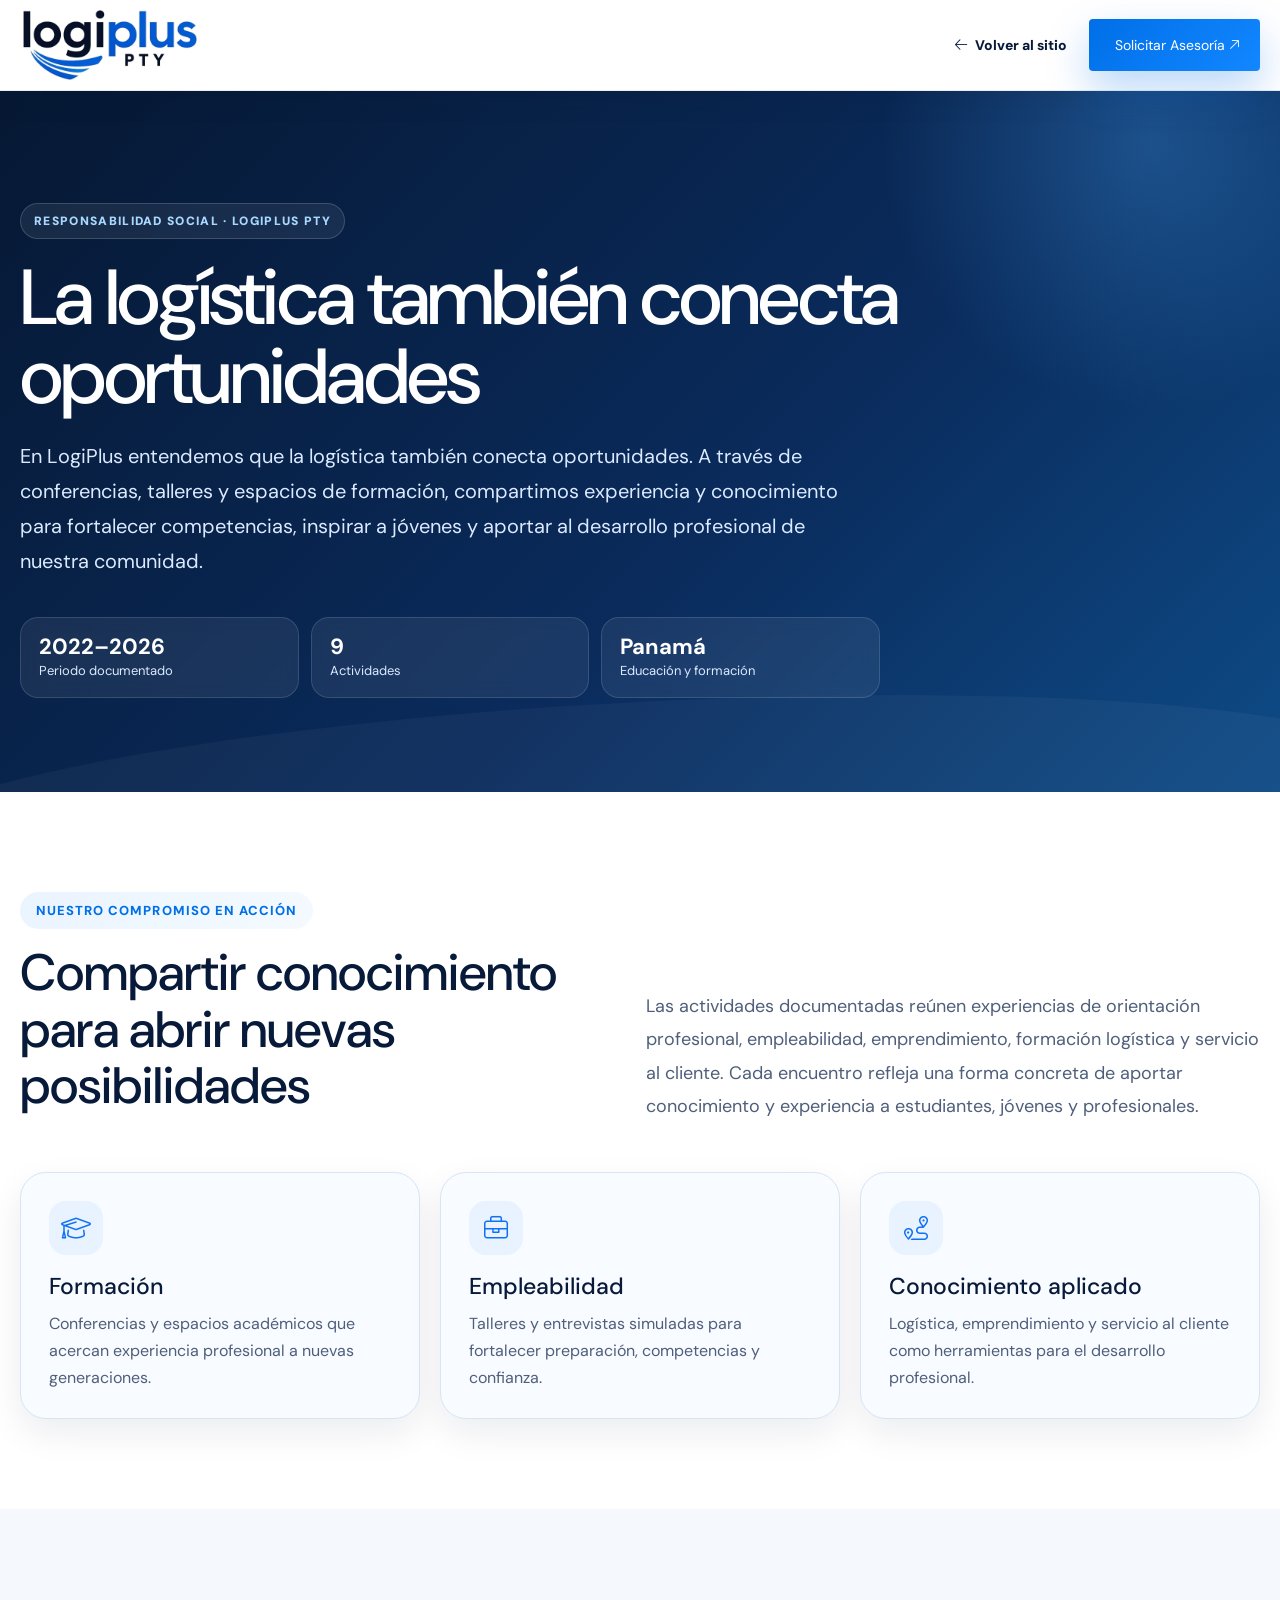
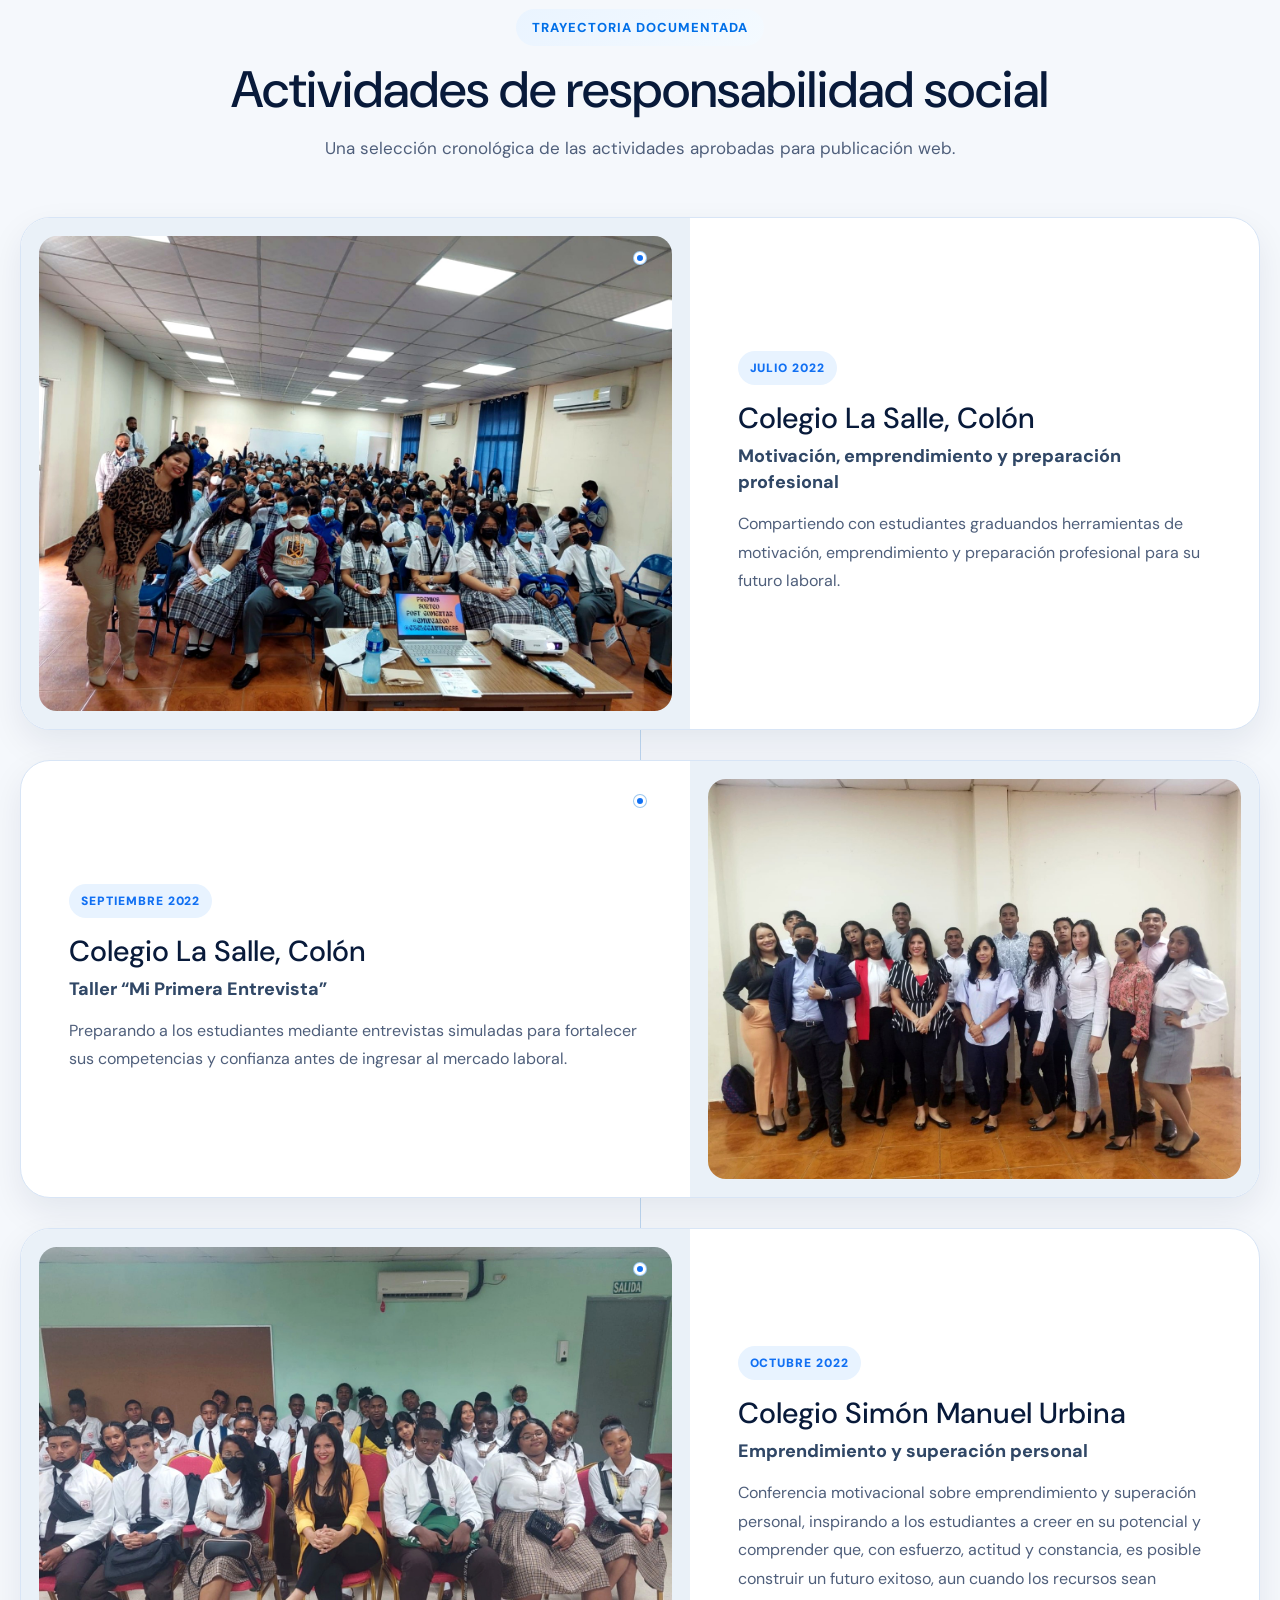
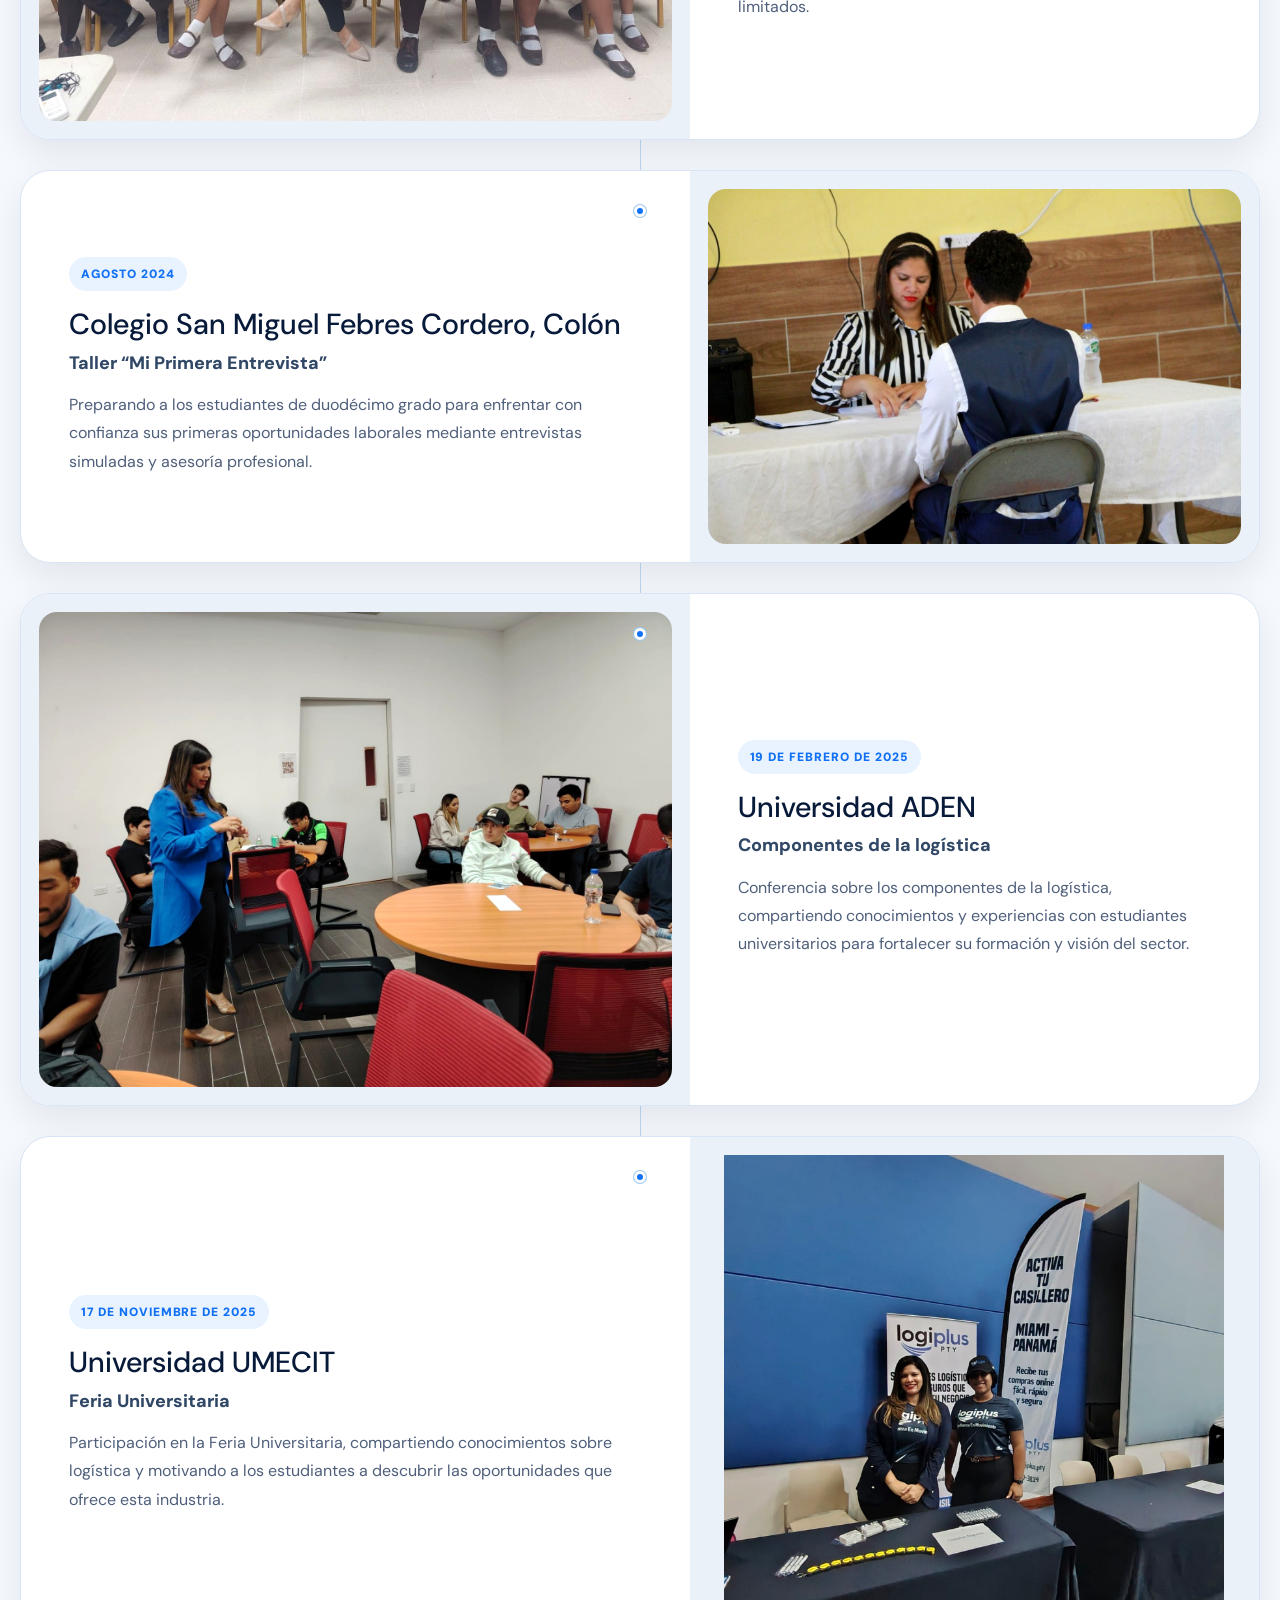
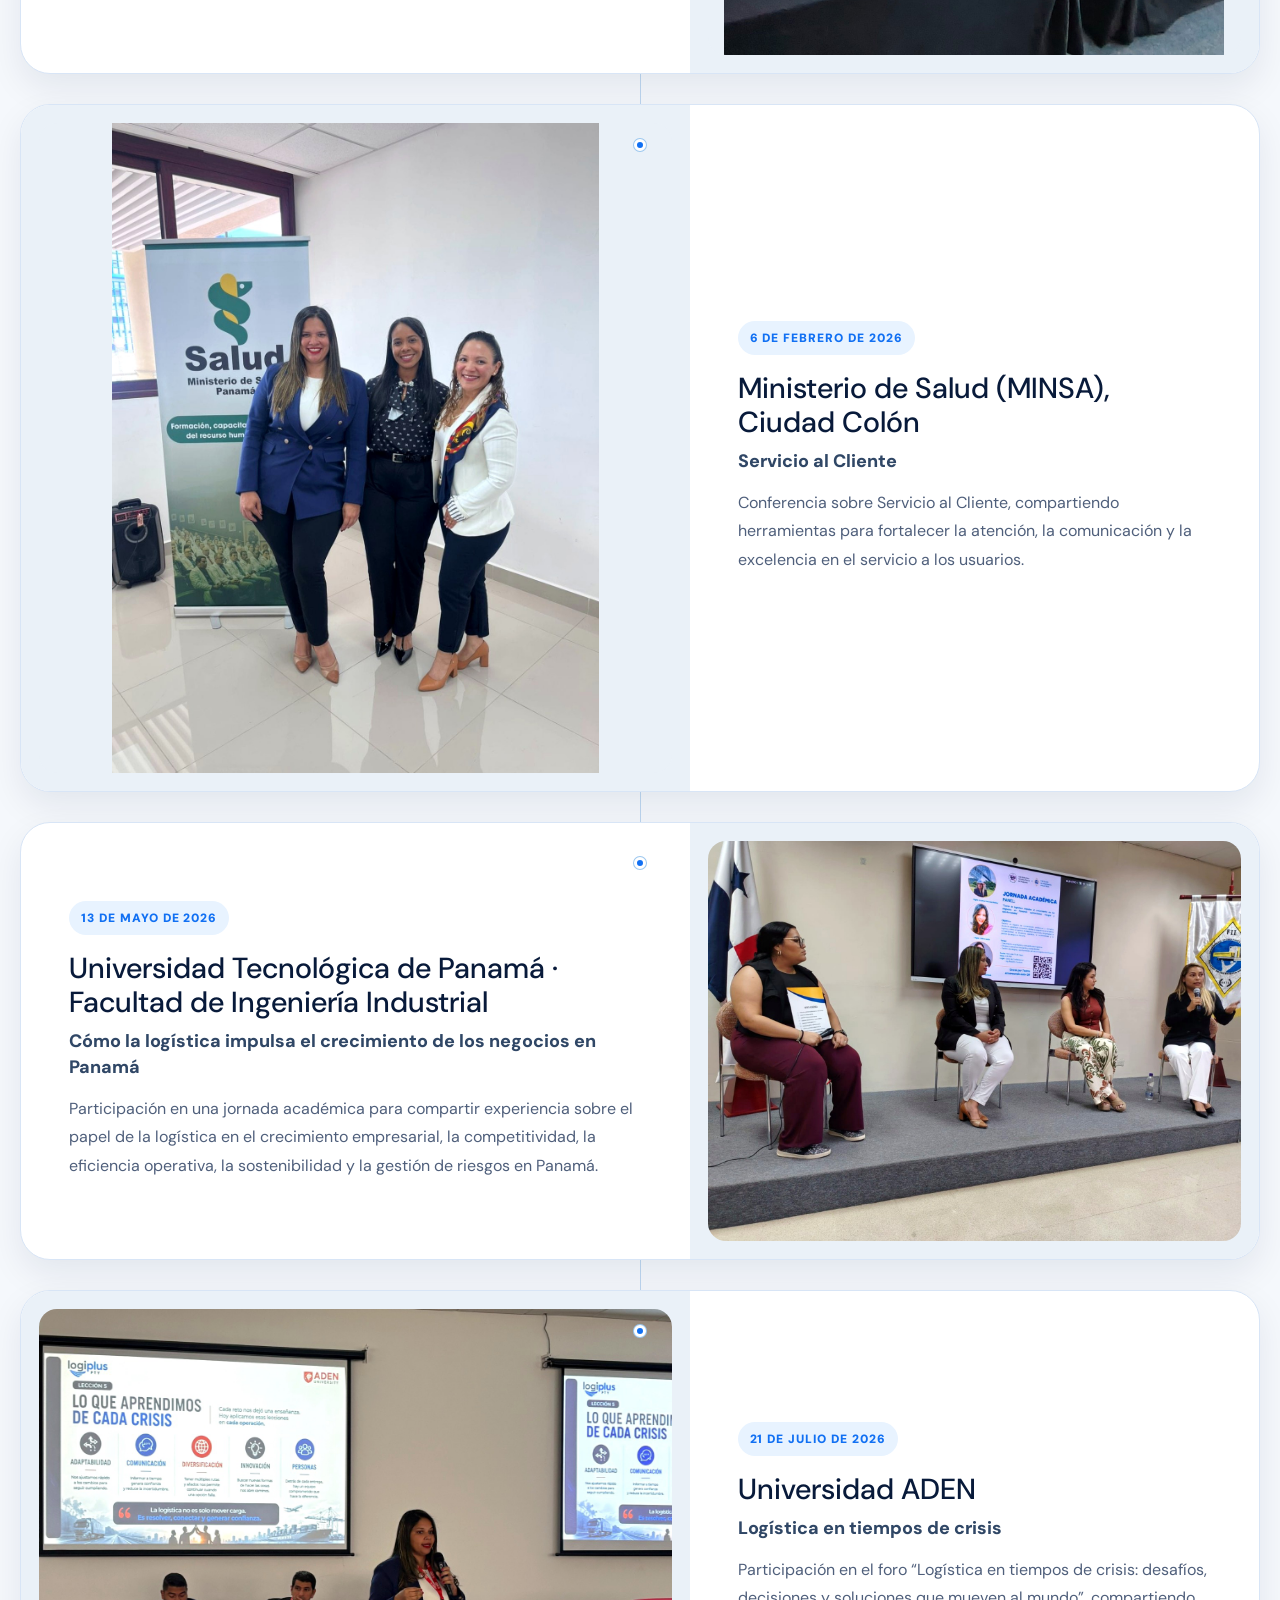
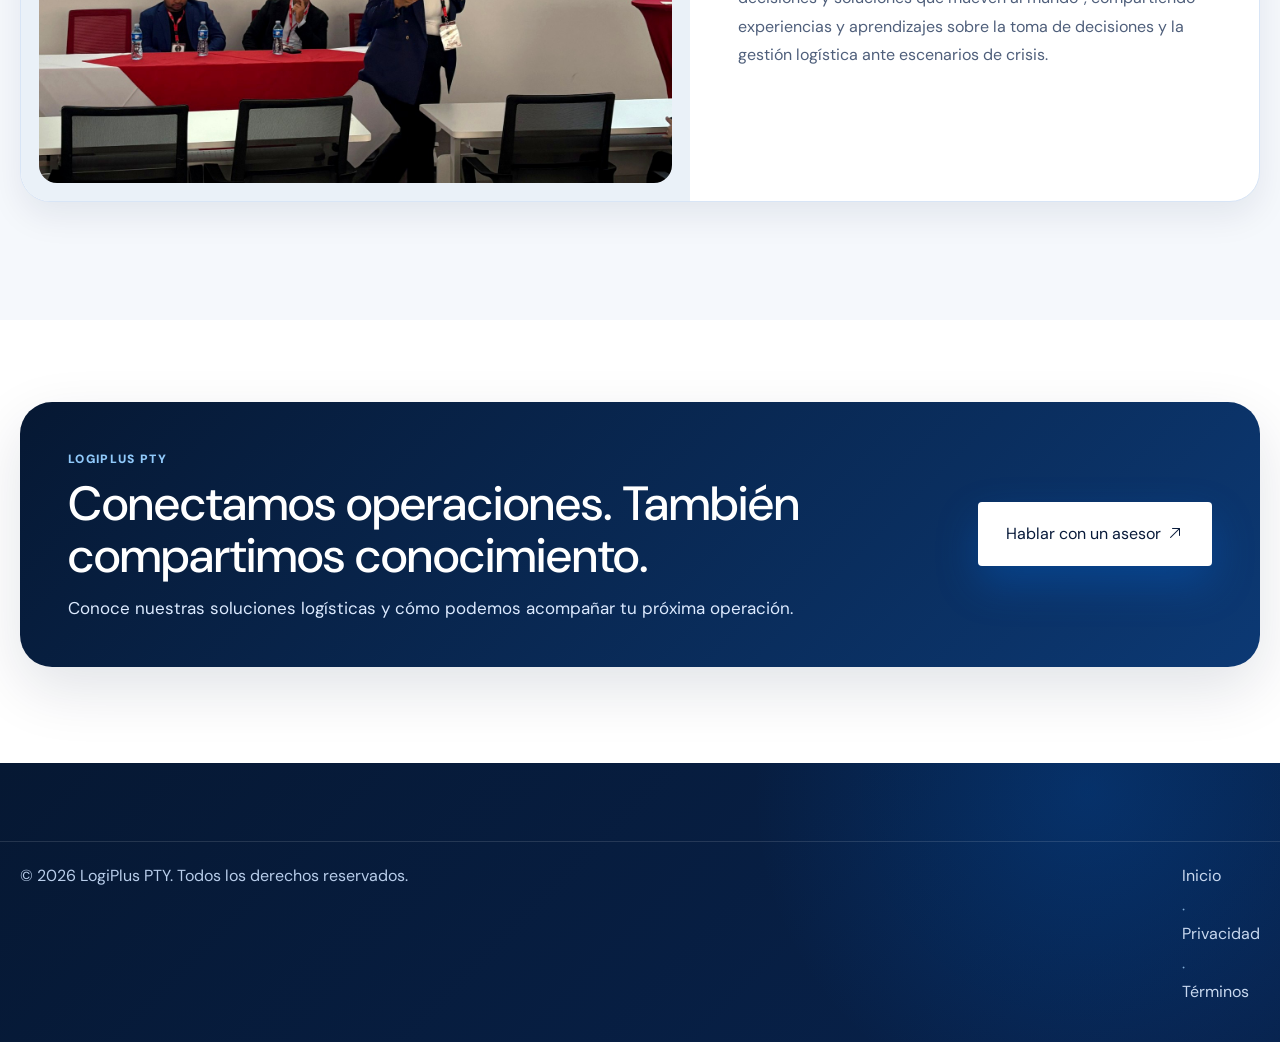
==== commit 9f0fa81e: "cd" ====
--- a/compromiso-social.html
+++ b/compromiso-social.html
@@ -3,62 +3,141 @@
 <head>
   <meta charset="UTF-8">
   <meta name="viewport" content="width=device-width, initial-scale=1.0">
-  <title>Compromiso con la Educación y la Comunidad | LogiPlus PTY</title>
-  <meta name="description" content="Conoce la trayectoria de compromiso con la educación, empleabilidad, emprendimiento, formación en logística y cultura de servicio que hoy forma parte de los valores de LogiPlus PTY.">
+  <title>Responsabilidad Social | LogiPlus PTY</title>
+  <meta name="description" content="Conoce las iniciativas de responsabilidad social de LogiPlus PTY: conferencias, talleres y espacios de formación desarrollados entre 2022 y 2026 en colegios, universidades e instituciones de Panamá.">
   <meta name="robots" content="index, follow">
   <link rel="canonical" href="https://logtranspor.vercel.app/compromiso-social.html">
+  <meta property="og:type" content="website">
+  <meta property="og:title" content="Responsabilidad Social | LogiPlus PTY">
+  <meta property="og:description" content="La logística también conecta oportunidades. Conoce las actividades de formación y desarrollo profesional impulsadas por LogiPlus PTY.">
+  <meta property="og:image" content="https://logtranspor.vercel.app/assets/images/logiplus/responsabilidad-social/08_UTP_Mayo_2026.jpg">
   <link rel="shortcut icon" type="image/png" href="assets/images/logo/logiplus-favicon.png">
   <link rel="stylesheet" href="assets/css/font-awesome-pro.css">
   <link rel="stylesheet" href="assets/css/bootstrap.min.css">
   <link rel="stylesheet" href="assets/css/style.css">
-  <link rel="stylesheet" href="assets/css/logiplus-custom.css?v=9.0">
+  <link rel="stylesheet" href="assets/css/logiplus-custom.css?v=9.1">
+  <script type="application/ld+json">
+  {
+    "@context":"https://schema.org",
+    "@type":"CollectionPage",
+    "name":"Responsabilidad Social de LogiPlus PTY",
+    "description":"Conferencias, talleres y espacios de formación desarrollados por LogiPlus PTY para fortalecer competencias, inspirar a jóvenes y aportar al desarrollo profesional de la comunidad.",
+    "url":"https://logtranspor.vercel.app/compromiso-social.html",
+    "isPartOf":{"@type":"WebSite","name":"LogiPlus PTY","url":"https://logtranspor.vercel.app/"}
+  }
+  </script>
 </head>
-<body class="lp-internal-body">
-  <header class="lp-nav-shell">
+<body class="lp-internal-body lp-social-body">
+  <header class="lp-nav-shell lp-internal-nav">
     <div class="trucker__container lp-nav-shell__inner">
-      <a class="lp-brand" href="index.html"><img src="assets/images/logo/logiplus-logo.webp" alt="LogiPlus PTY"></a>
-      <a class="trucker__btn-style-1 lp-nav-cta" href="index.html#contacto">Solicitar Asesoría <i class="fa-light fa-arrow-up-right"></i></a>
+      <a class="lp-brand" href="index.html" aria-label="LogiPlus PTY - Inicio"><img src="assets/images/logo/logiplus-logo.webp" alt="LogiPlus PTY"></a>
+      <div class="lp-internal-nav__actions">
+        <a class="lp-internal-nav__back" href="index.html#comunidad"><i class="fa-light fa-arrow-left"></i> Volver al sitio</a>
+        <a class="trucker__btn-style-1 lp-nav-cta" href="index.html#contacto">Solicitar Asesoría <i class="fa-light fa-arrow-up-right"></i></a>
+      </div>
     </div>
   </header>
+
   <main>
-    <section class="lp-internal-hero">
+    <section class="lp-social-hero">
       <div class="trucker__container">
-        <a class="lp-back-home" href="index.html#comunidad"><i class="fa-light fa-arrow-left"></i> Volver al sitio</a>
-        <h1>Compromiso con la educación y la comunidad</h1>
-        <p>Una trayectoria de compartir experiencia, abrir oportunidades y contribuir al desarrollo de estudiantes, jóvenes y profesionales que hoy forma parte de los valores y del liderazgo detrás de LogiPlus.</p>
+        <div class="lp-social-hero__content">
+          <span class="lp-social-eyebrow">RESPONSABILIDAD SOCIAL · LOGIPLUS PTY</span>
+          <h1>La logística también conecta oportunidades</h1>
+          <p>En LogiPlus entendemos que la logística también conecta oportunidades. A través de conferencias, talleres y espacios de formación, compartimos experiencia y conocimiento para fortalecer competencias, inspirar a jóvenes y aportar al desarrollo profesional de nuestra comunidad.</p>
+          <div class="lp-social-hero__meta" aria-label="Resumen de responsabilidad social">
+            <span><strong>2022–2026</strong>Periodo documentado</span>
+            <span><strong>9</strong>Actividades</span>
+            <span><strong>Panamá</strong>Educación y formación</span>
+          </div>
+        </div>
       </div>
     </section>
-    <section class="lp-internal-content">
+
+    <section class="lp-social-intro">
       <div class="trucker__container">
-        <div class="lp-community-grid">
-          <div class="lp-community-copy">
-            <span class="trucker__sub-titel">TRAYECTORIA DOCUMENTADA 2019–2026</span>
-            <h2 class="trucker__main-title">Compartir lo aprendido también es parte de nuestra forma de generar valor</h2>
-            <p>La vocación de compartir conocimiento y contribuir al desarrollo de otros forma parte de la trayectoria de liderazgo detrás de LogiPlus. Desde 2019, esta visión se ha expresado mediante conferencias, talleres y espacios de formación dirigidos a estudiantes, jóvenes y profesionales.</p>
-            <blockquote>Creemos en compartir lo aprendido, abrir caminos y contribuir al crecimiento de las próximas generaciones.</blockquote>
-            <div class="lp-route-tags"><span>Educación</span><span>Empleabilidad</span><span>Emprendimiento</span><span>Formación en Logística</span><span>Cultura de Servicio</span></div>
+        <div class="lp-social-intro__grid">
+          <div>
+            <span class="trucker__sub-titel">NUESTRO COMPROMISO EN ACCIÓN</span>
+            <h2 class="trucker__main-title">Compartir conocimiento para abrir nuevas posibilidades</h2>
           </div>
-          <div class="lp-community-mosaic">
-            <img src="assets/images/logiplus/generated/community-education.webp" alt="Formación y educación en logística" loading="lazy">
-            <img src="assets/images/logiplus/generated/business-logistics.webp" alt="Intercambio profesional en logística" loading="lazy">
-            <img src="assets/images/logiplus/generated/customs-documents.webp" alt="Aprendizaje sobre documentación logística" loading="lazy">
-            <img src="assets/images/logiplus/generated/procurement-team.webp" alt="Formación aplicada a compras y logística" loading="lazy">
-          </div>
+          <p>Las actividades documentadas reúnen experiencias de orientación profesional, empleabilidad, emprendimiento, formación logística y servicio al cliente. Cada encuentro refleja una forma concreta de aportar conocimiento y experiencia a estudiantes, jóvenes y profesionales.</p>
         </div>
-        <div class="lp-timeline">
-          <article class="lp-timeline-item"><strong>Mayo 2019</strong><div><h3>Colegio La Salle, Colón</h3><p>Conferencia para estudiantes de sexto año sobre pasión, metas y elección de una carrera profesional con propósito.</p></div></article>
-          <article class="lp-timeline-item"><strong>1 julio 2022</strong><div><h3>Colegio San Miguel Febres Cordero, Colón</h3><p>Conferencia sobre emprendimiento, experiencia empresarial y desarrollo del potencial de los jóvenes.</p></div></article>
-          <article class="lp-timeline-item"><strong>Julio 2022</strong><div><h3>Colegio La Salle, Colón</h3><p>Motivación, emprendimiento y preparación profesional para estudiantes graduandos.</p></div></article>
-          <article class="lp-timeline-item"><strong>Septiembre 2022</strong><div><h3>Colegio La Salle, Colón</h3><p>Taller “Mi Primera Entrevista”, con entrevistas simuladas para fortalecer competencias y confianza.</p></div></article>
-          <article class="lp-timeline-item"><strong>Octubre 2022</strong><div><h3>Colegio Simón Manuel Urbina</h3><p>Conferencia sobre emprendimiento y superación personal, enfocada en esfuerzo, actitud y constancia.</p></div></article>
-          <article class="lp-timeline-item"><strong>Agosto 2024</strong><div><h3>Colegio San Miguel Febres Cordero, Colón</h3><p>Taller “Mi Primera Entrevista” para estudiantes de duodécimo grado.</p></div></article>
-          <article class="lp-timeline-item"><strong>19 febrero 2025</strong><div><h3>Universidad ADEN</h3><p>Conferencia sobre los componentes de la logística y oportunidades del sector.</p></div></article>
-          <article class="lp-timeline-item"><strong>17 noviembre 2025</strong><div><h3>Universidad UMECIT</h3><p>Participación en Feria Universitaria, compartiendo conocimientos y oportunidades de la industria logística.</p></div></article>
-          <article class="lp-timeline-item"><strong>6 febrero 2026</strong><div><h3>Ministerio de Salud (MINSA), Ciudad de Colón</h3><p>Conferencia sobre Servicio al Cliente, comunicación y excelencia en la atención a los usuarios.</p></div></article>
+        <div class="lp-social-pillars">
+          <article><i class="fa-light fa-graduation-cap"></i><h3>Formación</h3><p>Conferencias y espacios académicos que acercan experiencia profesional a nuevas generaciones.</p></article>
+          <article><i class="fa-light fa-briefcase"></i><h3>Empleabilidad</h3><p>Talleres y entrevistas simuladas para fortalecer preparación, competencias y confianza.</p></article>
+          <article><i class="fa-light fa-route"></i><h3>Conocimiento aplicado</h3><p>Logística, emprendimiento y servicio al cliente como herramientas para el desarrollo profesional.</p></article>
+        </div>
+      </div>
+    </section>
+
+    <section class="lp-social-activities" aria-labelledby="actividades-title">
+      <div class="trucker__container">
+        <div class="lp-social-section-head">
+          <span class="trucker__sub-titel">TRAYECTORIA DOCUMENTADA</span>
+          <h2 id="actividades-title" class="trucker__main-title">Actividades de responsabilidad social</h2>
+          <p>Una selección cronológica de las actividades aprobadas para publicación web.</p>
+        </div>
+
+        <div class="lp-social-timeline">
+          <article class="lp-social-event">
+            <div class="lp-social-event__media"><img src="assets/images/logiplus/responsabilidad-social/01_La_Salle_Julio_2022.jpg" alt="Estudiantes graduandos en actividad de motivación, emprendimiento y preparación profesional en el Colegio La Salle de Colón" loading="lazy"></div>
+            <div class="lp-social-event__content"><span class="lp-social-event__date">Julio 2022</span><h3>Colegio La Salle, Colón</h3><h4>Motivación, emprendimiento y preparación profesional</h4><p>Compartiendo con estudiantes graduandos herramientas de motivación, emprendimiento y preparación profesional para su futuro laboral.</p></div>
+          </article>
+
+          <article class="lp-social-event lp-social-event--reverse">
+            <div class="lp-social-event__media"><img src="assets/images/logiplus/responsabilidad-social/02_La_Salle_Septiembre_2022.jpg" alt="Participantes del taller Mi Primera Entrevista en el Colegio La Salle de Colón" loading="lazy"></div>
+            <div class="lp-social-event__content"><span class="lp-social-event__date">Septiembre 2022</span><h3>Colegio La Salle, Colón</h3><h4>Taller “Mi Primera Entrevista”</h4><p>Preparando a los estudiantes mediante entrevistas simuladas para fortalecer sus competencias y confianza antes de ingresar al mercado laboral.</p></div>
+          </article>
+
+          <article class="lp-social-event">
+            <div class="lp-social-event__media"><img src="assets/images/logiplus/responsabilidad-social/03_Simon_Manuel_Urbina_2022.jpg" alt="Estudiantes durante conferencia de emprendimiento y superación personal en el Colegio Simón Manuel Urbina" loading="lazy"></div>
+            <div class="lp-social-event__content"><span class="lp-social-event__date">Octubre 2022</span><h3>Colegio Simón Manuel Urbina</h3><h4>Emprendimiento y superación personal</h4><p>Conferencia motivacional sobre emprendimiento y superación personal, inspirando a los estudiantes a creer en su potencial y comprender que, con esfuerzo, actitud y constancia, es posible construir un futuro exitoso, aun cuando los recursos sean limitados.</p></div>
+          </article>
+
+          <article class="lp-social-event lp-social-event--reverse">
+            <div class="lp-social-event__media"><img src="assets/images/logiplus/responsabilidad-social/04_Febres_Cordero_2024.jpg" alt="Entrevista simulada del taller Mi Primera Entrevista en el Colegio San Miguel Febres Cordero de Colón" loading="lazy"></div>
+            <div class="lp-social-event__content"><span class="lp-social-event__date">Agosto 2024</span><h3>Colegio San Miguel Febres Cordero, Colón</h3><h4>Taller “Mi Primera Entrevista”</h4><p>Preparando a los estudiantes de duodécimo grado para enfrentar con confianza sus primeras oportunidades laborales mediante entrevistas simuladas y asesoría profesional.</p></div>
+          </article>
+
+          <article class="lp-social-event">
+            <div class="lp-social-event__media"><img src="assets/images/logiplus/responsabilidad-social/05_ADEN_Febrero_2025.jpg" alt="Conferencia sobre componentes de la logística con estudiantes de Universidad ADEN" loading="lazy"></div>
+            <div class="lp-social-event__content"><span class="lp-social-event__date">19 de febrero de 2025</span><h3>Universidad ADEN</h3><h4>Componentes de la logística</h4><p>Conferencia sobre los componentes de la logística, compartiendo conocimientos y experiencias con estudiantes universitarios para fortalecer su formación y visión del sector.</p></div>
+          </article>
+
+          <article class="lp-social-event lp-social-event--reverse">
+            <div class="lp-social-event__media lp-social-event__media--square"><img src="assets/images/logiplus/responsabilidad-social/06_UMECIT_Noviembre_2025.jpg" alt="Participación de LogiPlus en la Feria Universitaria de Universidad UMECIT" loading="lazy"></div>
+            <div class="lp-social-event__content"><span class="lp-social-event__date">17 de noviembre de 2025</span><h3>Universidad UMECIT</h3><h4>Feria Universitaria</h4><p>Participación en la Feria Universitaria, compartiendo conocimientos sobre logística y motivando a los estudiantes a descubrir las oportunidades que ofrece esta industria.</p></div>
+          </article>
+
+          <article class="lp-social-event">
+            <div class="lp-social-event__media lp-social-event__media--portrait"><img src="assets/images/logiplus/responsabilidad-social/07_MINSA_Febrero_2026.jpg" alt="Conferencia de Servicio al Cliente en el Ministerio de Salud, Ciudad Colón" loading="lazy"></div>
+            <div class="lp-social-event__content"><span class="lp-social-event__date">6 de febrero de 2026</span><h3>Ministerio de Salud (MINSA), Ciudad Colón</h3><h4>Servicio al Cliente</h4><p>Conferencia sobre Servicio al Cliente, compartiendo herramientas para fortalecer la atención, la comunicación y la excelencia en el servicio a los usuarios.</p></div>
+          </article>
+
+          <article class="lp-social-event lp-social-event--reverse">
+            <div class="lp-social-event__media"><img src="assets/images/logiplus/responsabilidad-social/08_UTP_Mayo_2026.jpg" alt="Jornada académica sobre logística y crecimiento de los negocios en la Facultad de Ingeniería Industrial de la Universidad Tecnológica de Panamá" loading="lazy"></div>
+            <div class="lp-social-event__content"><span class="lp-social-event__date">13 de mayo de 2026</span><h3>Universidad Tecnológica de Panamá · Facultad de Ingeniería Industrial</h3><h4>Cómo la logística impulsa el crecimiento de los negocios en Panamá</h4><p>Participación en una jornada académica para compartir experiencia sobre el papel de la logística en el crecimiento empresarial, la competitividad, la eficiencia operativa, la sostenibilidad y la gestión de riesgos en Panamá.</p></div>
+          </article>
+
+          <article class="lp-social-event">
+            <div class="lp-social-event__media"><img src="assets/images/logiplus/responsabilidad-social/09_ADEN_Julio_2026.jpg" alt="Foro Logística en tiempos de crisis en Universidad ADEN" loading="lazy"></div>
+            <div class="lp-social-event__content"><span class="lp-social-event__date">21 de julio de 2026</span><h3>Universidad ADEN</h3><h4>Logística en tiempos de crisis</h4><p>Participación en el foro “Logística en tiempos de crisis: desafíos, decisiones y soluciones que mueven al mundo”, compartiendo experiencias y aprendizajes sobre la toma de decisiones y la gestión logística ante escenarios de crisis.</p></div>
+          </article>
+        </div>
+      </div>
+    </section>
+
+    <section class="lp-social-cta">
+      <div class="trucker__container">
+        <div class="lp-social-cta__card">
+          <div><span>LOGIPLUS PTY</span><h2>Conectamos operaciones. También compartimos conocimiento.</h2><p>Conoce nuestras soluciones logísticas y cómo podemos acompañar tu próxima operación.</p></div>
+          <a class="trucker__btn-style-1" href="index.html#contacto">Hablar con un asesor <i class="fa-light fa-arrow-up-right"></i></a>
         </div>
       </div>
     </section>
   </main>
+
   <footer class="lp-footer">
     <div class="trucker__container lp-footer__bottom" style="margin-top:0">
       <span>© 2026 LogiPlus PTY. Todos los derechos reservados.</span>
--- a/assets/css/logiplus-custom.css
+++ b/assets/css/logiplus-custom.css
@@ -43,8 +43,9 @@
 .lp-menu-toggle{display:none;border:0;background:var(--lp-navy);width:46px;height:46px;border-radius:12px;padding:0;align-items:center;justify-content:center;flex-direction:column;gap:5px}
 .lp-menu-toggle span{width:22px;height:2px;background:#fff;border-radius:999px}
 
-.lp-hero{position:relative}
-.lp-hero__slide{position:relative;min-height:760px;display:flex;align-items:center;background-size:cover;background-position:center}
+.lp-hero{position:relative;overflow:hidden}
+.logiplus-hero-slider,.logiplus-hero-slider .swiper-wrapper,.logiplus-hero-slider .swiper-slide{height:760px}
+.lp-hero__slide{position:relative;height:100%;min-height:760px;display:flex;align-items:center;background-size:cover;background-position:center;overflow:hidden}
 .lp-hero__overlay{position:absolute;inset:0;background:linear-gradient(90deg,rgba(8,26,58,.9) 0%,rgba(8,26,58,.78) 42%,rgba(8,26,58,.25) 100%)}
 .lp-hero__shape{position:absolute;left:0;top:0;bottom:0;width:45%;background:linear-gradient(135deg,rgba(17,112,243,.16),rgba(17,112,243,0));clip-path:polygon(0 0,100% 0,74% 100%,0 100%)}
 .lp-hero .trucker__container{position:relative;z-index:2}
@@ -60,7 +61,7 @@
 .lp-hero__quick-links{display:flex;gap:12px;flex-wrap:wrap}
 .lp-hero__quick-links a{display:inline-flex;align-items:center;gap:8px;padding:12px 16px;border-radius:14px;background:rgba(255,255,255,.09);border:1px solid rgba(255,255,255,.12);color:#fff;font-weight:700}
 .lp-hero__quick-links a:hover{background:#fff;color:var(--lp-navy)}
-.lp-hero__nav{position:absolute;right:48px;bottom:40px;z-index:5;display:flex;gap:12px}
+.lp-hero__nav{position:absolute;right:48px;bottom:40px;z-index:8;display:flex;gap:12px}
 .lp-hero__nav button{width:54px;height:54px;border-radius:50%;border:1px solid rgba(255,255,255,.3);background:rgba(255,255,255,.12);color:#fff;font-size:20px;backdrop-filter:blur(8px)}
 .lp-hero__nav button:hover{background:#fff;color:var(--lp-navy)}
 
@@ -182,7 +183,8 @@
   .lp-menu-toggle{display:flex}
   .lp-nav{position:absolute;top:100%;left:16px;right:16px;display:none;flex-direction:column;align-items:flex-start;background:#fff;padding:18px;border-radius:20px;box-shadow:var(--lp-shadow);border:1px solid var(--lp-line)}
   .lp-nav.is-open{display:flex}
-  .lp-hero__slide{min-height:700px}
+  .logiplus-hero-slider,.logiplus-hero-slider .swiper-wrapper,.logiplus-hero-slider .swiper-slide{height:700px}
+  .lp-hero__slide{height:100%;min-height:700px}
   .lp-hero__content{padding:70px 0 120px}
   .lp-hero__content h1,.lp-hero__content h2{font-size:48px}
   .lp-services-grid,.lp-proof-grid{grid-template-columns:1fr}
@@ -196,7 +198,8 @@
   .trucker__main-title{font-size:34px}
   .lp-nav-shell__inner{min-height:74px}
   .lp-brand img{width:145px}
-  .lp-hero__slide{min-height:620px;background-position:68% center}
+  .logiplus-hero-slider,.logiplus-hero-slider .swiper-wrapper,.logiplus-hero-slider .swiper-slide{height:620px}
+  .lp-hero__slide{height:100%;min-height:620px;background-position:68% center}
   .lp-hero__overlay{background:linear-gradient(180deg,rgba(8,26,58,.92),rgba(8,26,58,.65))}
   .lp-hero__shape{display:none}
   .lp-hero__content{padding:52px 0 110px}
@@ -621,7 +624,7 @@
 
 .lp-route-card__content{padding:6px 2px 0}
 .lp-route-card--large .lp-route-card__content{padding:28px}
-.lp-route-card:not(.lp-route-card--large)>img{width:100%;height:245px;object-fit:cover;border-radius:22px;margin-bottom:24px;background:#f1f6fc}
+.lp-route-card:not(.lp-route-card--large)>img{width:100%;height:245px;object-fit:cover;object-position:center;border-radius:22px;margin-bottom:24px;background:#f1f6fc}
 .lp-route-card__content>a{display:inline-flex;align-items:center;gap:8px;color:var(--lp-blue);font-weight:900}
 
 .lp-section-band{display:grid;grid-template-columns:1.1fr .9fr;gap:26px;align-items:center;background:linear-gradient(135deg,#061833,#0b326d);border-radius:34px;padding:42px;color:#dbe9ff;box-shadow:var(--lp-shadow)}
@@ -650,7 +653,7 @@
 .lp-proof-grid--attributes .lp-proof-item h3{font-size:22px;color:var(--lp-navy);line-height:1.25;margin-bottom:10px}
 .lp-proof-grid--attributes .lp-proof-item p{font-size:16px;color:var(--lp-text)}
 .lp-faq-copy{position:sticky;top:120px}
-.lp-faq-copy .trucker__btn-style-1{margin-top:12px}
+.lp-faq-copy .trucker__btn-style-1{margin-top:12px;display:inline-flex;align-items:center;justify-content:center;min-height:52px;padding:0 22px;gap:10px;white-space:nowrap}
 .lp-final-cta__content>span{display:inline-block;color:#a6d5ff;font-size:13px;font-weight:900;letter-spacing:.1em;margin-bottom:14px}
 .lp-final-cta__content p{font-size:18px;line-height:1.7;margin-bottom:26px}
 .lp-contact-card__info p{font-size:17px;line-height:1.8}
@@ -716,3 +719,112 @@
   .lp-route-card--large .lp-route-card__content{padding:22px}
 }
 .lp-hp{position:absolute!important;left:-9999px!important;width:1px!important;height:1px!important;overflow:hidden!important;opacity:0!important;pointer-events:none!important}
+
+
+/* === Responsabilidad Social LogiPlus 2026 === */
+.lp-community-grid--approved{align-items:center}
+.lp-community-mosaic--approved{grid-template-columns:repeat(2,minmax(0,1fr));gap:14px}
+.lp-community-photo{position:relative;margin:0;background:#fff;border:1px solid var(--lp-line);border-radius:22px;overflow:hidden;box-shadow:var(--lp-shadow-soft)}
+.lp-community-photo--wide{grid-column:1/-1}
+.lp-community-photo img,.lp-community-mosaic--approved img:first-child{display:block;width:100%;height:210px;object-fit:contain;background:#eef4fb;border-radius:0;box-shadow:none}
+.lp-community-photo--wide img,.lp-community-mosaic--approved .lp-community-photo--wide img:first-child{height:300px}
+.lp-community-photo figcaption{display:flex;align-items:center;justify-content:space-between;gap:12px;padding:13px 16px;background:#fff;color:var(--lp-navy);font-size:12px}
+.lp-community-photo figcaption strong{font-size:13px;line-height:1.35}
+.lp-community-photo figcaption span{white-space:nowrap;color:var(--lp-blue);font-weight:800}
+
+.lp-social-body{background:#fff}
+.lp-internal-nav{position:relative;z-index:20;background:#fff;box-shadow:0 8px 28px rgba(6,24,51,.07)}
+.lp-internal-nav__actions{display:flex;align-items:center;gap:22px}
+.lp-internal-nav__back{display:inline-flex;align-items:center;gap:8px;color:var(--lp-navy);font-weight:800;font-size:14px}
+.lp-internal-nav__back:hover{color:var(--lp-blue)}
+.lp-social-hero{position:relative;overflow:hidden;padding:112px 0 94px;background:linear-gradient(135deg,#061833 0%,#0a2b5c 58%,#0e4b86 100%)}
+.lp-social-hero:before{content:"";position:absolute;width:560px;height:560px;border-radius:50%;right:-150px;top:-230px;background:radial-gradient(circle,rgba(76,174,255,.28),rgba(76,174,255,0) 68%)}
+.lp-social-hero:after{content:"";position:absolute;left:-10%;right:-10%;bottom:-130px;height:220px;border-radius:50%;background:rgba(255,255,255,.035);transform:rotate(-3deg)}
+.lp-social-hero__content{position:relative;z-index:1;max-width:970px}
+.lp-social-eyebrow{display:inline-flex;align-items:center;gap:8px;padding:8px 13px;border:1px solid rgba(255,255,255,.16);border-radius:999px;background:rgba(255,255,255,.07);color:#a9d8ff;font-size:12px;font-weight:900;letter-spacing:.11em}
+.lp-social-hero h1{max-width:900px;margin:20px 0 22px;color:#fff;font-size:clamp(44px,6.1vw,78px);line-height:1.01;letter-spacing:-.035em}
+.lp-social-hero p{max-width:850px;margin:0;color:#dceaff;font-size:20px;line-height:1.75}
+.lp-social-hero__meta{display:grid;grid-template-columns:repeat(3,minmax(0,1fr));gap:12px;margin-top:38px;max-width:860px}
+.lp-social-hero__meta span{padding:17px 18px;border:1px solid rgba(255,255,255,.13);border-radius:18px;background:rgba(255,255,255,.07);color:#dceaff;font-size:13px;line-height:1.4;backdrop-filter:blur(8px)}
+.lp-social-hero__meta strong{display:block;margin-bottom:3px;color:#fff;font-size:22px;line-height:1.1}
+
+.lp-social-intro{padding:100px 0 90px;background:#fff}
+.lp-social-intro__grid{display:grid;grid-template-columns:.95fr 1.05fr;gap:70px;align-items:end}
+.lp-social-intro__grid p{font-size:18px;line-height:1.85;margin:0 0 7px;color:var(--lp-text)}
+.lp-social-pillars{display:grid;grid-template-columns:repeat(3,minmax(0,1fr));gap:20px;margin-top:42px}
+.lp-social-pillars article{padding:28px 28px 26px;border:1px solid var(--lp-line);border-radius:26px;background:#f8fbff;box-shadow:var(--lp-shadow-soft)}
+.lp-social-pillars i{display:flex;align-items:center;justify-content:center;width:54px;height:54px;margin-bottom:18px;border-radius:17px;background:#e8f3ff;color:var(--lp-blue);font-size:24px}
+.lp-social-pillars h3{font-size:23px;color:var(--lp-navy);margin:0 0 9px}
+.lp-social-pillars p{margin:0;line-height:1.7}
+
+.lp-social-activities{padding:100px 0 118px;background:#f5f8fc}
+.lp-social-section-head{max-width:820px;margin:0 auto 54px;text-align:center}
+.lp-social-section-head p{font-size:17px;line-height:1.7;margin:12px 0 0}
+.lp-social-timeline{display:grid;gap:30px;position:relative}
+.lp-social-timeline:before{content:"";position:absolute;left:50%;top:20px;bottom:20px;width:1px;background:linear-gradient(180deg,transparent,#bed7f0 8%,#bed7f0 92%,transparent);pointer-events:none}
+.lp-social-event{position:relative;display:grid;grid-template-columns:minmax(0,1.08fr) minmax(0,.92fr);gap:0;overflow:hidden;background:#fff;border:1px solid var(--lp-line);border-radius:30px;box-shadow:var(--lp-shadow-soft)}
+.lp-social-event:after{content:"";position:absolute;left:50%;top:34px;width:12px;height:12px;border:3px solid #fff;border-radius:50%;background:var(--lp-blue);box-shadow:0 0 0 1px #9dc8ef;transform:translateX(-50%);z-index:3}
+.lp-social-event--reverse .lp-social-event__media{order:2}
+.lp-social-event--reverse .lp-social-event__content{order:1}
+.lp-social-event__media{display:flex;align-items:center;justify-content:center;min-height:390px;padding:18px;background:#eaf1f8}
+.lp-social-event__media img{display:block;width:100%;height:100%;max-height:520px;object-fit:contain;border-radius:18px;background:#eaf1f8}
+.lp-social-event__media--square img{max-height:500px}
+.lp-social-event__media--portrait{min-height:540px}
+.lp-social-event__media--portrait img{max-height:650px}
+.lp-social-event__content{display:flex;flex-direction:column;justify-content:center;padding:46px 48px}
+.lp-social-event__date{display:inline-flex;align-self:flex-start;margin-bottom:16px;padding:8px 12px;border-radius:999px;background:#e8f3ff;color:var(--lp-blue);font-size:12px;font-weight:900;text-transform:uppercase;letter-spacing:.08em}
+.lp-social-event h3{margin:0 0 8px;color:var(--lp-navy);font-size:29px;line-height:1.18}
+.lp-social-event h4{margin:0 0 15px;color:#304766;font-size:18px;line-height:1.45;font-weight:800}
+.lp-social-event p{margin:0;color:var(--lp-text);font-size:16px;line-height:1.78}
+
+.lp-social-cta{padding:82px 0 96px;background:#fff}
+.lp-social-cta__card{display:grid;grid-template-columns:1fr auto;gap:34px;align-items:center;padding:44px 48px;border-radius:32px;background:linear-gradient(135deg,#061833,#0c3974);box-shadow:var(--lp-shadow);color:#dceaff}
+.lp-social-cta__card span{display:inline-block;margin-bottom:10px;color:#90c9fa;font-size:12px;font-weight:900;letter-spacing:.11em}
+.lp-social-cta__card h2{max-width:760px;margin:0 0 12px;color:#fff;font-size:clamp(30px,4vw,48px);line-height:1.08}
+.lp-social-cta__card p{margin:0;color:#dceaff;font-size:17px;line-height:1.7}
+.lp-social-cta__card .trucker__btn-style-1{white-space:nowrap;background:#fff!important;color:var(--lp-navy)!important}
+
+@media (max-width:991px){
+  .lp-social-hero{padding:92px 0 78px}
+  .lp-social-intro__grid{grid-template-columns:1fr;gap:20px}
+  .lp-social-pillars{grid-template-columns:1fr}
+  .lp-social-timeline:before,.lp-social-event:after{display:none}
+  .lp-social-event{grid-template-columns:1fr}
+  .lp-social-event--reverse .lp-social-event__media,.lp-social-event--reverse .lp-social-event__content{order:initial}
+  .lp-social-event__media,.lp-social-event__media--portrait{min-height:0;padding:14px}
+  .lp-social-event__media img,.lp-social-event__media--portrait img{height:auto;max-height:none}
+  .lp-social-event__content{padding:34px 30px 38px}
+  .lp-social-cta__card{grid-template-columns:1fr}
+  .lp-social-cta__card .trucker__btn-style-1{justify-self:start}
+}
+@media (max-width:767px){
+  .lp-internal-nav__back{font-size:0}
+  .lp-internal-nav__back i{font-size:18px}
+  .lp-social-hero{padding:76px 0 64px}
+  .lp-social-hero h1{font-size:clamp(39px,12vw,58px)}
+  .lp-social-hero p{font-size:17px;line-height:1.7}
+  .lp-social-hero__meta{grid-template-columns:1fr;margin-top:28px}
+  .lp-social-intro{padding:72px 0 66px}
+  .lp-social-pillars{margin-top:30px}
+  .lp-social-activities{padding:72px 0 82px}
+  .lp-social-section-head{margin-bottom:34px;text-align:left}
+  .lp-social-timeline{gap:22px}
+  .lp-social-event{border-radius:24px}
+  .lp-social-event__media{padding:10px}
+  .lp-social-event__media img{border-radius:16px}
+  .lp-social-event__content{padding:28px 23px 30px}
+  .lp-social-event h3{font-size:25px}
+  .lp-social-event h4{font-size:17px}
+  .lp-social-cta{padding:58px 0 76px}
+  .lp-social-cta__card{padding:30px 24px;border-radius:25px}
+  .lp-community-mosaic--approved{display:grid;overflow:visible;grid-template-columns:1fr;padding-bottom:0}
+  .lp-community-photo,.lp-community-photo--wide{grid-column:auto;width:100%}
+  .lp-community-photo img,.lp-community-mosaic--approved img:first-child,.lp-community-photo--wide img,.lp-community-mosaic--approved .lp-community-photo--wide img:first-child{width:100%;height:auto;max-height:none;object-fit:contain;flex:none}
+  .lp-community-photo figcaption{align-items:flex-start}
+}
+@media (max-width:575px){
+  .lp-internal-nav__actions{gap:12px}
+  .lp-social-hero__meta span{padding:15px 16px}
+  .lp-social-pillars article{padding:24px 22px}
+  .lp-social-event__content{padding:25px 20px 28px}
+}
